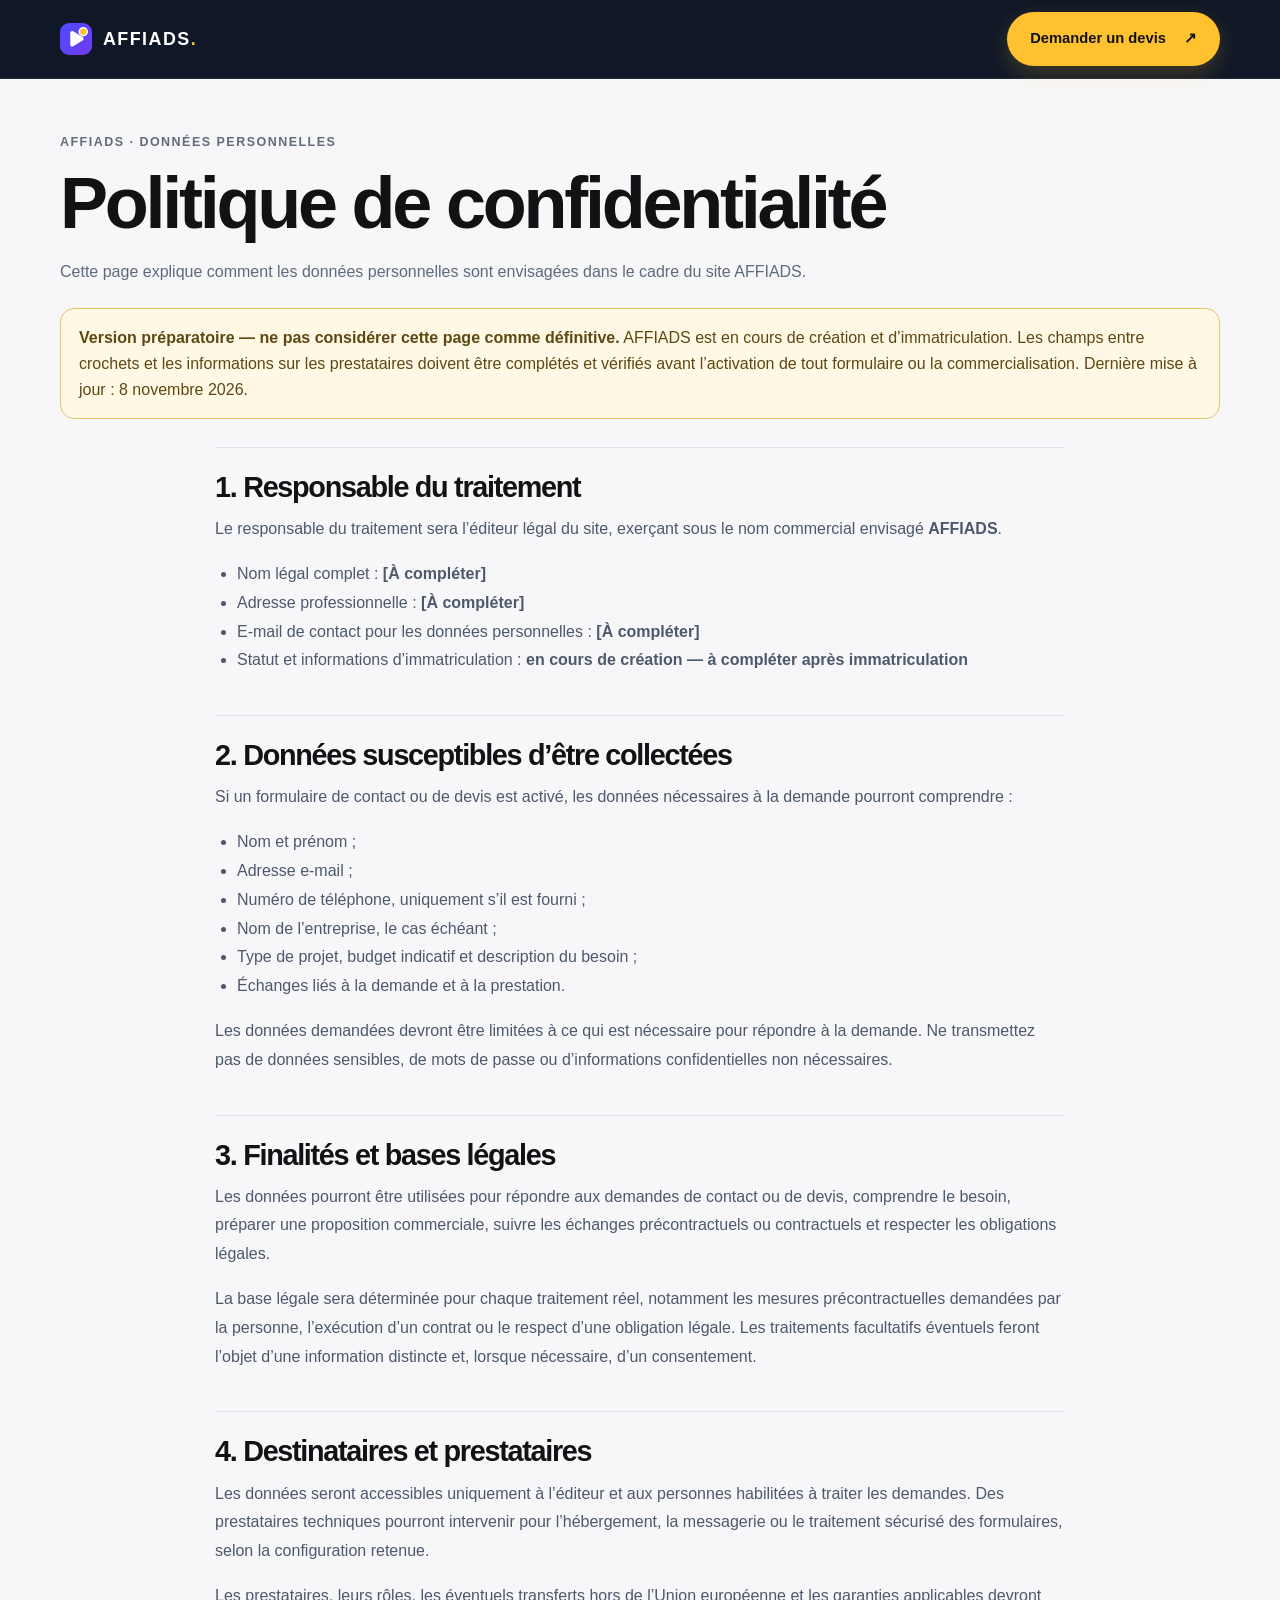
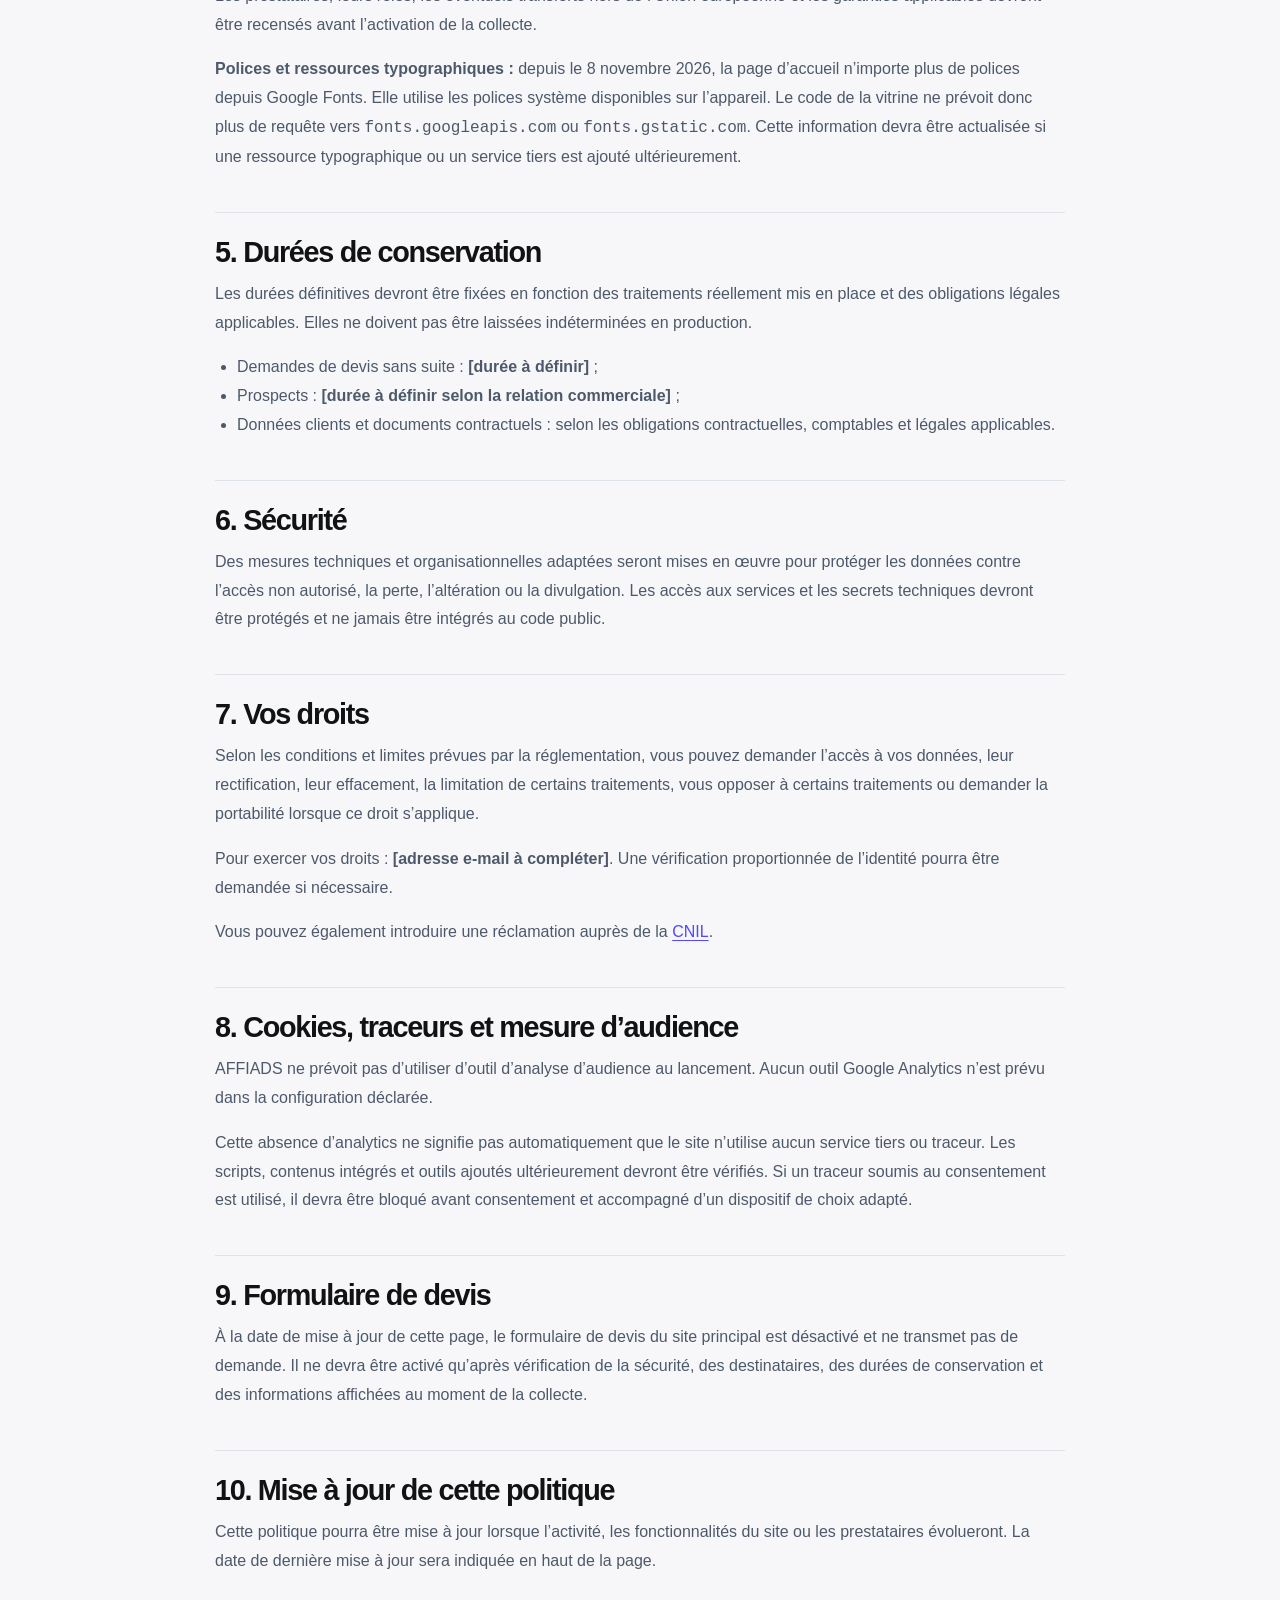
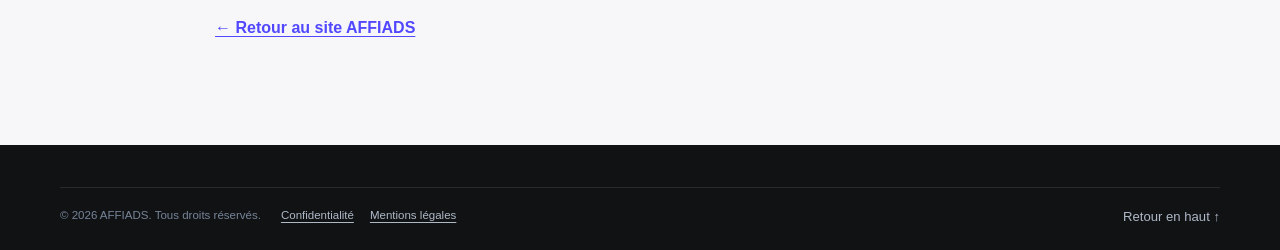
==== confidentialite.html @ 0b8c9baf "Improve disabled quote form text contrast" ====
<!doctype html>
<html lang="fr">
<head>
  <meta charset="utf-8">
  <meta name="viewport" content="width=device-width, initial-scale=1, viewport-fit=cover">
  <meta name="theme-color" content="#101827">
  <meta name="apple-mobile-web-app-capable" content="yes">
  <meta name="apple-mobile-web-app-status-bar-style" content="black">
  <meta name="apple-mobile-web-app-title" content="AFFIADS">
  <link rel="manifest" href="./manifest.webmanifest">
  <meta name="description" content="Politique de confidentialité préparatoire du site AFFIADS.">
  <link rel="icon" type="image/svg+xml" href="./assets/brand/favicon.svg">
  <link rel="apple-touch-icon" sizes="180x180" href="./apple-touch-icon.png">
  <link rel="canonical" href="https://mansstyle59.github.io/AFFIADS/confidentialite.html">
  <title>Politique de confidentialité — AFFIADS</title>
  <link rel="stylesheet" href="./styles.css?v=20261108-8">
</head>
<body>
  <a class="skip-link" href="#contenu">Aller au contenu</a>
  <header class="site-header">
    <div class="container header-inner">
      <a class="brand" href="./index.html" aria-label="AFFIADS, accueil">
        <img class="brand-mark-image" src="./assets/brand/affiads-icon.svg" alt="" width="32" height="32">
        <span class="brand-name">AFFIADS<span class="brand-dot">.</span></span>
      </a>
      <a class="button button-primary" href="./index.html#contact">Demander un devis <span aria-hidden="true">↗</span></a>
    </div>
  </header>
  <main id="contenu" class="legal-page">
    <div class="container legal-header">
      <p class="legal-eyebrow">AFFIADS · Données personnelles</p>
      <h1>Politique de confidentialité</h1>
      <p class="legal-intro">Cette page explique comment les données personnelles sont envisagées dans le cadre du site AFFIADS.</p>
      <p class="legal-warning"><strong>Version préparatoire — ne pas considérer cette page comme définitive.</strong> AFFIADS est en cours de création et d’immatriculation. Les champs entre crochets et les informations sur les prestataires doivent être complétés et vérifiés avant l’activation de tout formulaire ou la commercialisation. Dernière mise à jour : 8 novembre 2026.</p>
    </div>
    <div class="container legal-content">
      <section><h2>1. Responsable du traitement</h2>
        <p>Le responsable du traitement sera l’éditeur légal du site, exerçant sous le nom commercial envisagé <strong>AFFIADS</strong>.</p>
        <ul><li>Nom légal complet : <strong>[À compléter]</strong></li><li>Adresse professionnelle : <strong>[À compléter]</strong></li><li>E-mail de contact pour les données personnelles : <strong>[À compléter]</strong></li><li>Statut et informations d’immatriculation : <strong>en cours de création — à compléter après immatriculation</strong></li></ul>
      </section>
      <section><h2>2. Données susceptibles d’être collectées</h2>
        <p>Si un formulaire de contact ou de devis est activé, les données nécessaires à la demande pourront comprendre :</p>
        <ul><li>Nom et prénom ;</li><li>Adresse e-mail ;</li><li>Numéro de téléphone, uniquement s’il est fourni ;</li><li>Nom de l’entreprise, le cas échéant ;</li><li>Type de projet, budget indicatif et description du besoin ;</li><li>Échanges liés à la demande et à la prestation.</li></ul>
        <p>Les données demandées devront être limitées à ce qui est nécessaire pour répondre à la demande. Ne transmettez pas de données sensibles, de mots de passe ou d’informations confidentielles non nécessaires.</p>
      </section>
      <section><h2>3. Finalités et bases légales</h2>
        <p>Les données pourront être utilisées pour répondre aux demandes de contact ou de devis, comprendre le besoin, préparer une proposition commerciale, suivre les échanges précontractuels ou contractuels et respecter les obligations légales.</p>
        <p>La base légale sera déterminée pour chaque traitement réel, notamment les mesures précontractuelles demandées par la personne, l’exécution d’un contrat ou le respect d’une obligation légale. Les traitements facultatifs éventuels feront l’objet d’une information distincte et, lorsque nécessaire, d’un consentement.</p>
      </section>
      <section><h2>4. Destinataires et prestataires</h2>
        <p>Les données seront accessibles uniquement à l’éditeur et aux personnes habilitées à traiter les demandes. Des prestataires techniques pourront intervenir pour l’hébergement, la messagerie ou le traitement sécurisé des formulaires, selon la configuration retenue.</p>
        <p>Les prestataires, leurs rôles, les éventuels transferts hors de l’Union européenne et les garanties applicables devront être recensés avant l’activation de la collecte.</p>
        <p><strong>Polices et ressources typographiques :</strong> depuis le 8 novembre 2026, la page d’accueil n’importe plus de polices depuis Google Fonts. Elle utilise les polices système disponibles sur l’appareil. Le code de la vitrine ne prévoit donc plus de requête vers <code>fonts.googleapis.com</code> ou <code>fonts.gstatic.com</code>. Cette information devra être actualisée si une ressource typographique ou un service tiers est ajouté ultérieurement.</p>
      </section>
      <section><h2>5. Durées de conservation</h2>
        <p>Les durées définitives devront être fixées en fonction des traitements réellement mis en place et des obligations légales applicables. Elles ne doivent pas être laissées indéterminées en production.</p>
        <ul><li>Demandes de devis sans suite : <strong>[durée à définir]</strong> ;</li><li>Prospects : <strong>[durée à définir selon la relation commerciale]</strong> ;</li><li>Données clients et documents contractuels : selon les obligations contractuelles, comptables et légales applicables.</li></ul>
      </section>
      <section><h2>6. Sécurité</h2>
        <p>Des mesures techniques et organisationnelles adaptées seront mises en œuvre pour protéger les données contre l’accès non autorisé, la perte, l’altération ou la divulgation. Les accès aux services et les secrets techniques devront être protégés et ne jamais être intégrés au code public.</p>
      </section>
      <section><h2>7. Vos droits</h2>
        <p>Selon les conditions et limites prévues par la réglementation, vous pouvez demander l’accès à vos données, leur rectification, leur effacement, la limitation de certains traitements, vous opposer à certains traitements ou demander la portabilité lorsque ce droit s’applique.</p>
        <p>Pour exercer vos droits : <strong>[adresse e-mail à compléter]</strong>. Une vérification proportionnée de l’identité pourra être demandée si nécessaire.</p>
        <p>Vous pouvez également introduire une réclamation auprès de la <a href="https://www.cnil.fr" rel="noopener noreferrer">CNIL</a>.</p>
      </section>
      <section><h2>8. Cookies, traceurs et mesure d’audience</h2>
        <p>AFFIADS ne prévoit pas d’utiliser d’outil d’analyse d’audience au lancement. Aucun outil Google Analytics n’est prévu dans la configuration déclarée.</p>
        <p>Cette absence d’analytics ne signifie pas automatiquement que le site n’utilise aucun service tiers ou traceur. Les scripts, contenus intégrés et outils ajoutés ultérieurement devront être vérifiés. Si un traceur soumis au consentement est utilisé, il devra être bloqué avant consentement et accompagné d’un dispositif de choix adapté.</p>
      </section>
      <section><h2>9. Formulaire de devis</h2>
        <p>À la date de mise à jour de cette page, le formulaire de devis du site principal est désactivé et ne transmet pas de demande. Il ne devra être activé qu’après vérification de la sécurité, des destinataires, des durées de conservation et des informations affichées au moment de la collecte.</p>
      </section>
      <section><h2>10. Mise à jour de cette politique</h2>
        <p>Cette politique pourra être mise à jour lorsque l’activité, les fonctionnalités du site ou les prestataires évolueront. La date de dernière mise à jour sera indiquée en haut de la page.</p>
        <a class="legal-back" href="./index.html">← Retour au site AFFIADS</a>
      </section>
    </div>
  </main>
  <footer class="site-footer"><div class="container footer-bottom"><span>© 2026 AFFIADS. Tous droits réservés.</span><nav class="footer-legal" aria-label="Informations légales"><a href="./confidentialite.html">Confidentialité</a><a href="./mentions-legales.html">Mentions légales</a></nav><a class="footer-top" href="#contenu">Retour en haut ↑</a></div></footer>
</body>
</html>
---- styles.css ----
/* AFFIADS — styles de la vitrine */
:root {
  color-scheme: light;
  --ink: #111214;
  --ink-soft: #292932;
  --muted: #626b78;
  --muted-strong: #667085;
  --muted-soft: #596678;
  --muted-on-dark: #aeb9c8;
  --focus-ring: #5c53ff;
  --paper: #f7f7fa;
  --white: #ffffff;
  --line: #e7e7ef;
  --accent: #ffc12e;
  --accent-dark: #5148ff;
  --blue: #6d3cf5;
  --violet: #713cf4;
  --brand-gradient: linear-gradient(135deg, #4d4aff 0%, #713cf4 100%);
  --radius-lg: 28px;
  --radius-md: 18px;
  --shadow-card: 0 18px 60px rgba(16, 24, 39, .07);
  --container: 1160px;
  --safe-top: env(safe-area-inset-top, 0px);
  --safe-bottom: env(safe-area-inset-bottom, 0px);
  --font-body: -apple-system, BlinkMacSystemFont, "Segoe UI", "Noto Sans", sans-serif;
  --font-heading: "Avenir Next", -apple-system, BlinkMacSystemFont, "Segoe UI", "Noto Sans", sans-serif;
}

* { box-sizing: border-box; }
html { scroll-behavior: smooth; scroll-padding-top: 92px; }
body::before {
  content: "";
  position: fixed;
  top: 0;
  inset-inline: 0;
  height: var(--safe-top);
  z-index: 110;
  pointer-events: none;
  background: #101827;
}
body {
  margin: 0;
  color: var(--ink);
  background: var(--paper);
  font-family: var(--font-body);
  font-size: 16px;
  line-height: 1.6;
  -webkit-font-smoothing: antialiased;
  text-rendering: optimizeLegibility;
}
body, button, input, select, textarea { font-family: var(--font-body); }
a { color: inherit; text-decoration: none; }
button, input, select, textarea { font: inherit; }
button, a, input, select, textarea { -webkit-tap-highlight-color: transparent; }
img, svg { max-width: 100%; }
::selection { color: var(--ink); background: var(--accent); }
.container { width: min(var(--container), calc(100% - 48px)); margin-inline: auto; }
.section { position: relative; padding: 112px 0; }
.skip-link { position: absolute; z-index: 1000; top: 8px; left: 8px; padding: 12px 16px; transform: translateY(-150%); color: var(--ink); background: var(--accent); border-radius: 10px; }
.skip-link:focus { transform: translateY(0); }

h1, h2, h3, p { margin-top: 0; }
h1, h2, h3 { font-family: var(--font-heading); letter-spacing: -.045em; }
h1 { font-size: clamp(3.1rem, 6.6vw, 5.8rem); line-height: 1.02; font-weight: 800; }
h2 { font-size: clamp(2.4rem, 4.5vw, 4.2rem); line-height: 1.08; font-weight: 800; }
h3 { font-size: 1.45rem; line-height: 1.25; font-weight: 750; }
.text-gradient { color: #5148ff; background: var(--brand-gradient); -webkit-background-clip: text; background-clip: text; -webkit-text-fill-color: transparent; }
.text-muted { color: var(--muted); }
.eyebrow { display: flex; align-items: center; gap: 12px; margin-bottom: 22px; color: var(--muted); font-size: .78rem; font-weight: 700; letter-spacing: .13em; text-transform: uppercase; }
.eyebrow-line { display: inline-block; width: 28px; height: 2px; background: var(--accent-dark); }
.button { display: inline-flex; align-items: center; justify-content: center; gap: 18px; min-height: 54px; padding: 0 22px; border: 1px solid transparent; border-radius: 999px; font-size: .92rem; font-weight: 700; transition: transform .2s ease, background .2s ease, border-color .2s ease; cursor: pointer; }
.button:hover { transform: translateY(-2px); }
.button:focus-visible, a:focus-visible, button:focus-visible, input:focus-visible, select:focus-visible, textarea:focus-visible { outline: 3px solid var(--focus-ring); outline-offset: 3px; }
.button-primary { color: var(--ink); background: var(--accent); box-shadow: 0 8px 22px rgba(255, 193, 46, .20); }
.button-primary:hover { background: #ffd45d; }
.button-quiet { color: #e4eaf3; background: transparent; }
.button-quiet:hover { color: var(--white); }
.button-outline { color: var(--white); background: transparent; border-color: rgba(255,255,255,.25); }
.button-outline:hover { border-color: var(--accent); }

/* Header */
.site-header { position: sticky; z-index: 100; top: 0; padding-top: var(--safe-top); color: var(--white); background: #101827; border-bottom: 1px solid rgba(255,255,255,.08); }
.header-inner { display: flex; align-items: center; justify-content: space-between; min-height: 78px; }
.brand { display: inline-flex; align-items: center; gap: 11px; flex-shrink: 0; }
.brand-name { font-family: var(--font-heading); font-size: 1.12rem; font-weight: 800; letter-spacing: .08em; }
.brand-dot { color: var(--accent); }
.navigation { display: flex; align-items: center; gap: 34px; color: #c5ceda; font-size: .9rem; font-weight: 600; }
.navigation a:not(.nav-cta):hover { color: var(--white); }
.nav-cta { display: inline-flex; align-items: center; gap: 12px; padding: 11px 17px; color: var(--ink); background: var(--accent); border-radius: 999px; }
.nav-cta:hover { background: #ffd45d; }
.menu-toggle { display: none; }

/* Hero */
.hero { overflow: hidden; padding: 86px 0 32px; color: var(--white); background: var(--ink); }
.hero-grid { position: relative; z-index: 1; display: grid; grid-template-columns: minmax(0, 1.05fr) minmax(360px, .95fr); align-items: center; gap: 48px; min-height: 520px; }
.hero-copy { position: relative; z-index: 2; max-width: 650px; }
.hero .eyebrow { color: #a6b2c4; }
.hero h1 { margin-bottom: 26px; }
.hero-lead { max-width: 520px; margin-bottom: 30px; color: #aeb9c8; font-size: 1.13rem; line-height: 1.75; }
.hero-actions { display: flex; flex-wrap: wrap; align-items: center; gap: 12px; }
.hero-note { display: flex; align-items: center; gap: 10px; margin-top: 34px; color: #8290a3; font-size: .82rem; }
.note-icon { display: grid; place-items: center; width: 24px; height: 24px; color: var(--accent); border: 1px solid rgba(255,193,46,.38); border-radius: 50%; }
.hero-visual { position: relative; display: grid; place-items: center; min-height: 470px; isolation: isolate; }
.hero-glow { position: absolute; width: 440px; height: 440px; border-radius: 50%; filter: blur(80px); opacity: .16; pointer-events: none; }
.hero-glow-one { top: -190px; right: -100px; background: #6d3cf5; }
.hero-glow-two { bottom: -230px; left: 8%; background: #ffc12e; }
.visual-orbit { position: absolute; border: 1px solid rgba(185, 202, 223, .17); border-radius: 50%; transform: rotate(-26deg); }
.orbit-outer { width: min(430px, 95%); aspect-ratio: 1; }
.orbit-inner { width: min(330px, 74%); aspect-ratio: 1; border-color: rgba(183,243,107,.2); transform: rotate(34deg); }
.visual-core { position: relative; z-index: 1; display: flex; flex-direction: column; align-items: center; justify-content: center; width: 210px; height: 210px; border: 1px solid rgba(255,255,255,.2); border-radius: 50%; background: radial-gradient(circle at 35% 25%, #2b3b50, #151f2e 68%); box-shadow: 0 0 70px rgba(109,60,245,.14), inset 0 0 36px rgba(255,255,255,.04); }
.core-brand-icon { display: block; width: 54px; height: 54px; margin-bottom: 10px; border-radius: 14px; }
.visual-core p { margin: 0; font: 800 1rem var(--font-heading); letter-spacing: .16em; }
.visual-core small { margin-top: 3px; color: #8392a6; font-size: .63rem; letter-spacing: .1em; text-transform: uppercase; }
.floating-card { position: absolute; z-index: 2; display: flex; align-items: center; gap: 12px; padding: 15px 17px; border: 1px solid rgba(255,255,255,.13); border-radius: 15px; background: rgba(27, 39, 55, .88); box-shadow: 0 16px 40px rgba(0,0,0,.16); backdrop-filter: blur(12px); }
.floating-card strong, .floating-card small { display: block; }
.floating-card strong { color: #f0f4f9; font-size: .82rem; }
.floating-card small { margin-top: 2px; color: #91a0b3; font-size: .68rem; }
.card-web { top: 15%; left: 0; }
.card-ai { right: -2%; bottom: 17%; }
.floating-icon { display: grid; place-items: center; width: 38px; height: 38px; border-radius: 11px; font-size: 1.2rem; }
.icon-web { color: var(--blue); background: rgba(109,60,245,.14); }
.icon-ai { color: var(--accent); background: rgba(255,193,46,.14); }
.visual-label { position: absolute; bottom: 2%; display: flex; align-items: center; gap: 9px; color: #8492a5; font-size: .76rem; }
.pulse-dot { width: 7px; height: 7px; border-radius: 50%; background: var(--accent); box-shadow: 0 0 0 5px rgba(255,193,46,.12); }
.hero-bottom { display: flex; align-items: center; gap: 32px; padding: 24px 0 0; border-top: 1px solid rgba(255,255,255,.1); color: #768499; font-size: .75rem; }
.hero-bottom > span { flex-shrink: 0; text-transform: uppercase; letter-spacing: .12em; }
.domain-list { display: flex; align-items: center; flex-wrap: wrap; gap: 18px; color: #a6b2c2; }
.domain-list i { width: 4px; height: 4px; border-radius: 50%; background: var(--accent); }

/* Services */
.services { background: var(--paper); }
.section-heading { display: flex; align-items: end; justify-content: space-between; gap: 48px; margin-bottom: 48px; }
.section-heading h2 { margin-bottom: 0; }
.section-intro { max-width: 390px; margin-bottom: 8px; color: var(--muted); line-height: 1.8; }
.service-grid { display: grid; grid-template-columns: repeat(3, minmax(0, 1fr)); gap: 16px; }
.service-card { display: flex; flex-direction: column; min-width: 0; padding: 28px; border: 1px solid var(--line); border-radius: var(--radius-md); background: var(--white); transition: transform .22s ease, box-shadow .22s ease, border-color .22s ease; }
.service-card:hover { transform: translateY(-5px); border-color: #d8d5ff; box-shadow: var(--shadow-card); }
.service-card-featured { border-color: #d8d5ff; background: linear-gradient(145deg, #fff 58%, #f5f3ff); }
.service-card-ai { color: var(--white); border-color: #263548; background: var(--ink); }
.service-top { display: flex; align-items: center; justify-content: space-between; margin-bottom: 30px; }
.service-number { color: var(--muted-strong); font-size: .75rem; font-weight: 700; letter-spacing: .1em; }
.service-icon { display: grid; place-items: center; width: 44px; height: 44px; color: #5148ff; background: #f0efff; border-radius: 13px; font-size: 1.25rem; }
.service-card-ai .service-icon { color: var(--accent); background: rgba(183,243,107,.12); }
.service-tag { margin-bottom: 9px; color: var(--muted-strong); font-size: .74rem; font-weight: 700; letter-spacing: .08em; text-transform: uppercase; }
.service-card-ai .service-number, .service-card-ai .service-tag { color: var(--muted-on-dark); }
.service-card h3 { margin-bottom: 12px; }
.service-card > p:not(.service-tag) { margin-bottom: 18px; color: var(--muted); font-size: .91rem; }
.service-card-ai > p:not(.service-tag) { color: #aeb9c8; }
.service-card ul { display: grid; gap: 8px; margin: 0 0 25px; padding: 0; list-style: none; color: #526071; font-size: .82rem; }
.service-card-ai ul { color: #c4ceda; }
.service-card li::before { content: "✓"; margin-right: 9px; color: #5148ff; font-weight: 800; }
.service-card-ai li::before { color: var(--accent); }
.text-link { display: inline-flex; align-items: center; gap: 9px; margin-top: auto; color: #243244; font-size: .84rem; font-weight: 700; }
.service-card-ai .text-link { color: var(--accent); }
.text-link span { transition: transform .2s ease; }
.text-link:hover span { transform: translate(3px, -3px); }

/* Concepts de démonstration — exemples fictifs, sans références client */
.showcase { background: #f0f3f7; }
.showcase-heading { align-items: end; }
.showcase-heading .section-intro { max-width: 430px; }
.concept-grid { display: grid; grid-template-columns: repeat(3, minmax(0, 1fr)); gap: 18px; }
.concept-card { display: flex; flex-direction: column; min-width: 0; padding: 24px; border: 1px solid #e0e5ec; border-radius: 22px; background: var(--white); box-shadow: 0 12px 38px rgba(16,24,39,.035); }
.concept-meta { display: flex; flex-wrap: wrap; align-items: center; justify-content: space-between; gap: 8px; margin-bottom: 18px; color: var(--muted); font-size: .68rem; font-weight: 700; letter-spacing: .06em; text-transform: uppercase; }
.concept-meta span:first-child { padding: 5px 9px; color: #5148ff; border-radius: 999px; background: #f0efff; }
.concept-card h3 { margin-bottom: 10px; font-size: 1.28rem; }
.concept-card > p:not(.concept-disclaimer) { min-height: 92px; margin-bottom: 18px; color: #657184; font-size: .86rem; line-height: 1.75; }
.concept-preview { min-width: 0; min-height: 220px; margin-bottom: 20px; overflow: hidden; border: 1px solid #e4e8ee; border-radius: 15px; background: #f8f9fc; }
.preview-browser { display: flex; align-items: center; gap: 5px; height: 29px; padding: 0 10px; border-bottom: 1px solid #e7eaf0; background: #fff; }
.preview-browser > span { width: 5px; height: 5px; border-radius: 50%; background: #d7dce4; }
.preview-browser small { margin-left: 6px; color: #9aa3af; font-size: .56rem; }
.preview-site-nav { display: flex; align-items: center; justify-content: space-between; gap: 8px; padding: 12px 13px; color: #39475a; background: #fff; }
.preview-site-nav strong { color: #5148ff; font-size: .62rem; letter-spacing: .12em; }
.preview-site-nav span { color: #8994a2; font-size: .48rem; }
.preview-site-hero { padding: 19px 16px 17px; color: #fff; background: linear-gradient(125deg, #18283b, #3b376f); }
.preview-site-hero small { display: block; margin-bottom: 8px; color: #ffd45d; font-size: .48rem; letter-spacing: .1em; }
.preview-site-hero strong { display: block; font: 800 1.12rem/1.12 var(--font-heading); letter-spacing: -.04em; }
.preview-lines { display: grid; gap: 5px; margin: 10px 0; }
.preview-lines i { display: block; width: 75%; height: 3px; border-radius: 4px; background: rgba(255,255,255,.28); }
.preview-lines i:last-child { width: 52%; }
.preview-cta { display: inline-block; padding: 6px 9px; color: #1b2330; border-radius: 999px; background: #ffc12e; font-size: .5rem; font-weight: 700; }
.preview-site-bottom { display: flex; justify-content: space-around; padding: 9px 6px; color: #738095; background: #fff; font-size: .48rem; }
.preview-dashboard { padding: 14px; background: #f7f8fb; }
.preview-dashboard-head { display: flex; align-items: center; justify-content: space-between; gap: 6px; margin-bottom: 12px; color: #344256; }
.preview-dashboard-head strong { font-size: .7rem; }
.preview-dashboard-head span { color: #929cab; font-size: .48rem; }
.preview-dashboard-stats { display: grid; grid-template-columns: repeat(3, minmax(0,1fr)); gap: 6px; margin-bottom: 10px; }
.preview-dashboard-stats div { padding: 8px; border: 1px solid #e5e9f0; border-radius: 8px; background: #fff; }
.preview-dashboard-stats small, .preview-dashboard-stats strong { display: block; }
.preview-dashboard-stats small { color: #8b96a5; font-size: .47rem; }
.preview-dashboard-stats strong { margin-top: 3px; color: #5148ff; font-size: .95rem; }
.preview-dashboard-row { display: flex; align-items: center; gap: 8px; padding: 8px 0; border-top: 1px solid #e7eaf0; }
.preview-avatar { display: grid; place-items: center; flex: 0 0 22px; height: 22px; color: #5148ff; border-radius: 7px; background: #eceaff; font-size: .55rem; font-weight: 800; }
.avatar-yellow { color: #8b6100; background: #fff2c9; }
.avatar-violet { color: #6737bf; background: #f0e8ff; }
.preview-dashboard-row div { min-width: 0; flex: 1; }
.preview-dashboard-row strong, .preview-dashboard-row small { display: block; overflow: hidden; text-overflow: ellipsis; white-space: nowrap; }
.preview-dashboard-row strong { color: #485569; font-size: .55rem; }
.preview-dashboard-row small { color: #9aa3af; font-size: .47rem; }
.preview-dashboard-row > i { width: 6px; height: 6px; border-radius: 50%; background: #ffc12e; }
.preview-assistant { padding: 14px; background: #f7f8fb; }
.preview-assistant-head { display: flex; align-items: center; gap: 7px; margin-bottom: 12px; }
.assistant-spark { display: grid; place-items: center; width: 26px; height: 26px; color: #ffc12e; border-radius: 8px; background: #18283b; }
.preview-assistant-head div { min-width: 0; flex: 1; }
.preview-assistant-head strong, .preview-assistant-head small { display: block; }
.preview-assistant-head strong { color: #344256; font-size: .58rem; }
.preview-assistant-head small { color: #929cab; font-size: .48rem; }
.assistant-state { padding: 4px 6px; color: #785a13; border-radius: 999px; background: #fff2c9; font-size: .46rem; }
.assistant-message, .assistant-summary { display: grid; gap: 5px; margin-bottom: 8px; padding: 10px; border: 1px solid #e4e8ef; border-radius: 9px; background: #fff; }
.assistant-message small, .assistant-summary small { color: #8b96a5; font-size: .46rem; font-weight: 700; letter-spacing: .06em; }
.assistant-message span, .assistant-summary span { color: #526071; font-size: .55rem; line-height: 1.5; }
.assistant-summary { border-color: #ded8ff; background: #f4f1ff; }
.assistant-review { display: flex; align-items: center; gap: 7px; padding: 9px; color: #2e6335; border-radius: 8px; background: #eaf6e9; font-size: .53rem; }
.assistant-review span { font-weight: 900; }
.concept-benefits { display: grid; gap: 7px; margin: 0 0 16px; padding: 0; list-style: none; color: #566477; font-size: .78rem; }
.concept-benefits li::before { content: "✓"; margin-right: 8px; color: #5148ff; font-weight: 800; }
.concept-card-highlight { border-color: #d9d4ff; background: linear-gradient(160deg, #fff 55%, #f6f3ff); }
.concept-disclaimer { margin: auto 0 0; padding-top: 12px; border-top: 1px solid #edf0f4; color: var(--muted-strong); font-size: .67rem; line-height: 1.6; }
.workflow-demo { margin-top: 28px; padding: 30px; border: 1px solid #25364b; border-radius: 24px; color: #f4f7fb; background: #172233; }
.workflow-demo-copy { display: grid; grid-template-columns: minmax(0, .8fr) minmax(0, 1.2fr); align-items: start; gap: 28px; }
.workflow-demo-copy .eyebrow { grid-column: 1 / -1; margin-bottom: -10px; }
.workflow-demo-copy h3 { margin: 0; font-size: clamp(1.35rem, 2.7vw, 2rem); }
.workflow-demo-copy > p:last-child { max-width: 570px; margin: 0; color: #aeb9c8; font-size: .86rem; line-height: 1.75; }
.workflow-steps { display: grid; grid-template-columns: repeat(4, minmax(0, 1fr)); gap: 12px; margin: 26px 0 16px; padding: 0; list-style: none; }
.workflow-steps li { position: relative; min-width: 0; padding: 16px; border: 1px solid rgba(255,255,255,.13); border-radius: 13px; background: #1d2b3e; }
.workflow-steps li:not(:last-child)::after { content: "→"; position: absolute; top: 50%; right: -12px; z-index: 1; color: #ffc12e; font-size: 1.1rem; font-weight: 800; transform: translate(50%, -50%); }
.workflow-number { display: block; margin-bottom: 12px; color: #ffc12e; font-size: .7rem; font-weight: 800; letter-spacing: .08em; }
.workflow-steps strong, .workflow-steps small { display: block; }
.workflow-steps strong { color: #f4f7fb; font-size: .83rem; }
.workflow-steps small { margin-top: 5px; color: #9caabd; font-size: .7rem; line-height: 1.5; }
.workflow-disclaimer { margin: 0; color: #8392a6; font-size: .68rem; line-height: 1.6; }
@media (max-width: 1000px) {
  .concept-grid { grid-template-columns: repeat(2, minmax(0, 1fr)); }
  .concept-card:last-child { grid-column: 1 / -1; }
  .concept-card > p:not(.concept-disclaimer) { min-height: 0; }
  .workflow-steps { grid-template-columns: repeat(2, minmax(0, 1fr)); }
  .workflow-steps li:nth-child(2)::after { display: none; }
  .workflow-steps li:nth-child(3)::after { content: "↓"; top: auto; right: 50%; bottom: -15px; transform: translateX(50%); }
}
@media (max-width: 760px) {
  .concept-grid { grid-template-columns: 1fr; }
  .concept-card:last-child { grid-column: auto; }
  .concept-preview { min-height: 215px; }
  .workflow-demo { padding: 23px 18px; }
  .workflow-demo-copy { grid-template-columns: 1fr; gap: 12px; }
  .workflow-demo-copy .eyebrow { margin-bottom: 0; }
  .workflow-steps { grid-template-columns: 1fr; gap: 12px; }
  .workflow-steps li:not(:last-child)::after { content: "↓"; top: auto; right: 50%; bottom: -15px; transform: translateX(50%); }
}

/* Approach */
.approach { color: var(--white); background: #172233; }
.approach-grid { display: grid; grid-template-columns: minmax(0, .85fr) minmax(0, 1.15fr); gap: 100px; align-items: center; }
.approach-copy .eyebrow { color: #8d9bad; }
.approach-copy h2 { margin-bottom: 25px; }
.approach-copy > p:not(.eyebrow) { max-width: 450px; margin-bottom: 30px; color: #a9b5c5; line-height: 1.85; }
.steps { border-top: 1px solid rgba(255,255,255,.13); }
.step { display: grid; grid-template-columns: 48px minmax(0, 1fr) 30px; align-items: start; gap: 18px; padding: 28px 0; border-bottom: 1px solid rgba(255,255,255,.13); }
.step-number { padding-top: 3px; color: var(--accent); font-size: .78rem; font-weight: 700; }
.step h3 { margin-bottom: 7px; font-size: 1.2rem; }
.step p { max-width: 450px; margin: 0; color: #9caabd; font-size: .9rem; }
.step-arrow { color: #718198; font-size: 1.3rem; }

/* Contact */
.contact { overflow: hidden; background: #edf1f5; }
.contact-grid { display: grid; grid-template-columns: minmax(0, .8fr) minmax(0, 1.2fr); align-items: start; gap: 80px; }
.contact-copy { position: sticky; top: 130px; }
.contact-copy h2 { margin-bottom: 24px; }
.contact-copy > p:not(.eyebrow) { max-width: 430px; color: var(--muted); line-height: 1.8; }
.contact-promise { display: flex; align-items: start; gap: 12px; max-width: 370px; margin-top: 34px; padding-top: 22px; border-top: 1px solid #d8dee6; color: #596678; font-size: .86rem; }
.promise-mark { display: grid; place-items: center; flex-shrink: 0; width: 25px; height: 25px; color: #5148ff; background: #eceaff; border-radius: 50%; }
.quote-form { padding: 34px; border: 1px solid #e4e8ee; border-radius: var(--radius-lg); background: var(--white); box-shadow: 0 20px 70px rgba(16,24,39,.06); }
.form-heading { display: flex; align-items: start; justify-content: space-between; gap: 16px; margin-bottom: 26px; }
.form-kicker { display: block; margin-bottom: 7px; color: var(--muted-strong); font-size: .72rem; font-weight: 700; letter-spacing: .1em; text-transform: uppercase; }
.form-heading h3 { margin-bottom: 0; font-size: 1.65rem; }
.form-required { padding-top: 5px; color: var(--muted-strong); font-size: .7rem; white-space: nowrap; }
.quote-form label { display: block; min-width: 0; margin-bottom: 17px; color: #39475a; font-size: .8rem; font-weight: 700; }
.quote-form label > span { color: #5148ff; }
.quote-form label small { color: var(--muted-strong); font-size: .72rem; font-weight: 400; }
.form-row { display: grid; grid-template-columns: repeat(2, minmax(0, 1fr)); gap: 14px; }
.quote-form input, .quote-form select, .quote-form textarea { display: block; width: 100%; min-width: 0; margin-top: 8px; padding: 13px 14px; color: var(--ink); border: 1px solid #dfe5ec; border-radius: 11px; outline: none; background: #fbfcfd; font-size: .87rem; font-weight: 400; transition: border-color .2s ease, box-shadow .2s ease; }
.quote-form input::placeholder, .quote-form textarea::placeholder { color: var(--muted-strong); }
.quote-form input:focus, .quote-form select:focus, .quote-form textarea:focus { border-color: #6d3cf5; box-shadow: 0 0 0 3px rgba(255,193,46,.20); }
.quote-form input:focus-visible, .quote-form select:focus-visible, .quote-form textarea:focus-visible {
  outline: 3px solid var(--focus-ring);
  outline-offset: 3px;
}
.quote-form textarea { resize: vertical; min-height: 110px; }
.form-submit { width: 100%; margin-top: 3px; border: 0; }
.form-privacy { margin: 13px 0 0; color: var(--muted-strong); font-size: .72rem; line-height: 1.6; }
.form-privacy a { color: #5148ff; text-decoration: underline; text-underline-offset: 2px; }
.form-status { margin: 12px 0 0; font-size: .84rem; }
.form-status:empty { display: none; }
.form-status[data-state="success"] { color: #326c26; }
.form-status[data-state="error"] { color: #a33b37; }
.form-submit[disabled] { opacity: .65; cursor: wait; transform: none; }
.form-submit[disabled][data-disabled-reason="setup"] { opacity: .55; cursor: not-allowed; }
.quote-form :is(input, select, textarea):disabled { color: var(--muted); background: #eef1f5; border-color: #d9dee6; cursor: not-allowed; opacity: .78; }
.form-trap { position: absolute; width: 1px; height: 1px; overflow: hidden; clip: rect(0, 0, 0, 0); white-space: nowrap; }
.turnstile-field { min-width: 0; margin: 0 0 16px; }
#turnstile-widget { max-width: 100%; }
.turnstile-status { margin: 7px 0 0; color: #a33b37; font-size: .76rem; line-height: 1.5; }
.turnstile-status:empty { display: none; }

/* Privacy and footer */
.privacy-note { padding: 20px 0; color: var(--muted-soft); background: #e5eaf0; font-size: .76rem; }
.privacy-note p { margin: 0; }
.privacy-note strong { color: #536174; }
.site-footer { padding: 42px 0 calc(24px + var(--safe-bottom)); color: #d6deea; background: var(--ink); }
.footer-main { display: flex; align-items: center; gap: 32px; padding-bottom: 30px; }
.brand-footer { color: var(--white); }
.footer-main > p { margin: 0; color: #8795a8; font-size: .82rem; line-height: 1.7; }
.footer-top { display: inline-flex; align-items: center; gap: 9px; margin-left: auto; color: #aeb9c8; font-size: .82rem; }
.footer-top:hover { color: var(--accent); }
.footer-bottom { display: flex; justify-content: space-between; gap: 20px; padding-top: 18px; border-top: 1px solid rgba(255,255,255,.1); color: #778599; font-size: .72rem; }

/* Responsive */
@media (max-width: 1000px) {
  .hero-grid { grid-template-columns: minmax(0, 1fr) minmax(300px, .8fr); gap: 24px; }
  .hero-visual { min-height: 400px; }
  .card-web { left: -8px; }
  .card-ai { right: -10px; }
  .section-heading { align-items: start; flex-direction: column; gap: 20px; }
  .section-intro { max-width: 560px; }
  .approach-grid { gap: 60px; }
  .contact-grid { gap: 44px; }
}
@media (max-width: 760px) {
  .site-header { padding-top: calc(var(--safe-top) + 28px); }
  html { scroll-padding-top: calc(var(--safe-top) + 108px); }
  .container { width: min(var(--container), calc(100% - 36px)); }
  .section { padding: 78px 0; }
  .header-inner { min-height: 68px; }
  .menu-toggle { display: flex; flex-direction: column; justify-content: center; gap: 6px; width: 42px; height: 42px; padding: 9px; border: 1px solid rgba(255,255,255,.18); border-radius: 12px; background: transparent; }
  .menu-toggle span { display: block; width: 100%; height: 2px; background: var(--white); transition: transform .2s ease; }
  .menu-toggle[aria-expanded="true"] span:first-child { transform: translateY(4px) rotate(45deg); }
  .menu-toggle[aria-expanded="true"] span:last-child { transform: translateY(-4px) rotate(-45deg); }
  .navigation { position: absolute; top: calc(100% + 1px); right: 0; left: 0; display: none; flex-direction: column; align-items: stretch; gap: 0; padding: 12px 18px 20px; background: var(--ink); border-bottom: 1px solid rgba(255,255,255,.1); }
  .navigation.is-open { display: flex; }
  .navigation a:not(.nav-cta) { padding: 14px 2px; border-bottom: 1px solid rgba(255,255,255,.08); }
  .nav-cta { justify-content: center; margin-top: 14px; }
  .hero { padding-top: 58px; }
  .hero-grid { grid-template-columns: 1fr; gap: 10px; }
  .hero-copy { max-width: 620px; }
  h1 { font-size: clamp(3rem, 12vw, 5rem); }
  .hero-lead { font-size: 1rem; }
  .hero-visual { min-height: 370px; max-width: 520px; width: 100%; margin: 0 auto; }
  .visual-core { width: 170px; height: 170px; }
  .orbit-outer { width: min(350px, 90%); }
  .orbit-inner { width: min(270px, 70%); }
  .floating-card { padding: 12px; }
  .floating-card strong { font-size: .73rem; }
  .floating-card small { font-size: .62rem; }
  .card-web { top: 13%; left: 0; }
  .card-ai { right: 0; bottom: 13%; }
  .hero-bottom { align-items: start; flex-direction: column; gap: 12px; padding-top: 20px; }
  .domain-list { gap: 10px; font-size: .72rem; }
  .services { padding-top: 72px; }
  .service-grid { grid-template-columns: repeat(2, minmax(0, 1fr)); }
  .service-card { padding: 22px; }
  .approach-grid { grid-template-columns: 1fr; gap: 42px; }
  .contact-grid { grid-template-columns: 1fr; gap: 36px; }
  .contact-copy { position: static; }
  .quote-form { padding: 26px; }
}
@media (max-width: 520px) {
  .container { width: calc(100% - 32px); }
  .section { padding: 66px 0; }
  h2 { font-size: clamp(2.2rem, 10vw, 3.3rem); }
  .hero-actions { align-items: stretch; flex-direction: column; }
  .hero-actions .button { width: 100%; }
  .hero-visual { min-height: 320px; }
  .visual-core { width: 145px; height: 145px; }
  .visual-core p { font-size: .85rem; }
  .visual-core small { font-size: .55rem; }
  .floating-card { gap: 8px; max-width: 190px; }
  .floating-icon { width: 30px; height: 30px; }
  .card-web { top: 8%; }
  .card-ai { bottom: 8%; }
  .visual-label { bottom: 0; font-size: .68rem; }
  .domain-list { gap: 8px; }
  .domain-list i { display: none; }
  .domain-list span { padding: 5px 9px; border: 1px solid rgba(255,255,255,.1); border-radius: 999px; }
  .section-heading { margin-bottom: 32px; }
  .service-grid { grid-template-columns: 1fr; }
  .service-card { padding: 24px; }
  .step { grid-template-columns: 32px minmax(0, 1fr) 22px; gap: 12px; padding: 23px 0; }
  .form-row { grid-template-columns: 1fr; gap: 0; }
  .quote-form { padding: 21px 17px; border-radius: 20px; }
  .form-heading { flex-direction: column; gap: 5px; }
  .form-heading h3 { font-size: 1.4rem; }
  .form-required { padding: 0; }
  .footer-main { align-items: start; flex-wrap: wrap; gap: 18px; }
  .footer-main > p { width: 100%; order: 3; }
  .footer-top { margin-left: auto; }
  .footer-bottom { flex-direction: column; gap: 7px; }
}
@media (prefers-reduced-motion: reduce) {
  *, *::before, *::after { scroll-behavior: auto !important; transition-duration: .01ms !important; animation-duration: .01ms !important; animation-iteration-count: 1 !important; }
}

/* AFFIADS official brand mark */
.brand-mark-image {
  display: block;
  width: 32px;
  height: 32px;
  flex: 0 0 32px;
  border-radius: 9px;
  object-fit: contain;
}

/* iOS Safari / PAW: surfaces nettes, sans verre dépoli */
@supports (-webkit-touch-callout: none) {
  .site-header,
  .navigation {
    -webkit-backdrop-filter: none !important;
    backdrop-filter: none !important;
    background: #101827 !important;
  }

  .floating-card {
    -webkit-backdrop-filter: none !important;
    backdrop-filter: none !important;
    background: #1b2737 !important;
  }

  .hero-glow {
    filter: none !important;
    opacity: .08;
  }
}

/* En mode application installée, la zone de statut reste opaque. */
@media (display-mode: standalone) {
  html,
  body {
    background-color: #101827;
  }

  body::before {
    background-color: #101827;
  }

  .site-header {
    background-color: #101827;
  }
}

/* Pages juridiques AFFIADS */
.footer-legal { display: flex; flex-wrap: wrap; gap: 16px; }
.footer-legal a { color: #aeb9c8; text-decoration: underline; text-underline-offset: 3px; }
.footer-legal a:hover { color: var(--accent); }
.legal-page { min-height: 70vh; color: var(--ink); background: var(--paper); }
.legal-page .legal-header { padding: 54px 0 28px; }
.legal-page .legal-eyebrow { color: var(--muted); font-size: .78rem; font-weight: 700; letter-spacing: .12em; text-transform: uppercase; }
.legal-page h1 { max-width: 900px; margin: 14px 0 18px; font-size: clamp(2.4rem, 6vw, 4.5rem); }
.legal-page .legal-intro { max-width: 780px; color: #5e6a7b; line-height: 1.75; }
.legal-warning { margin: 22px 0 0; padding: 16px 18px; border: 1px solid #e5c36d; border-radius: 14px; color: #5d4814; background: #fff8e4; line-height: 1.6; }
.legal-content { max-width: 850px; padding-bottom: 80px; }
.legal-content section { padding: 24px 0; border-top: 1px solid #dfe4ea; }
.legal-content h2 { margin-bottom: 12px; font-size: clamp(1.35rem, 3vw, 1.8rem); }
.legal-content h3 { margin: 18px 0 8px; font-size: 1.05rem; letter-spacing: -.02em; }
.legal-content p, .legal-content li { color: #4d596a; line-height: 1.8; }
.legal-content ul { padding-left: 22px; }
.legal-content a { color: #5148ff; text-decoration: underline; text-underline-offset: 3px; }
.legal-back { display: inline-flex; margin: 24px 0 0; color: #5148ff; font-weight: 700; }
@media (max-width: 520px) {
  .footer-legal { width: 100%; order: 4; gap: 12px; }
  .legal-page .legal-header { padding-top: 36px; }
}
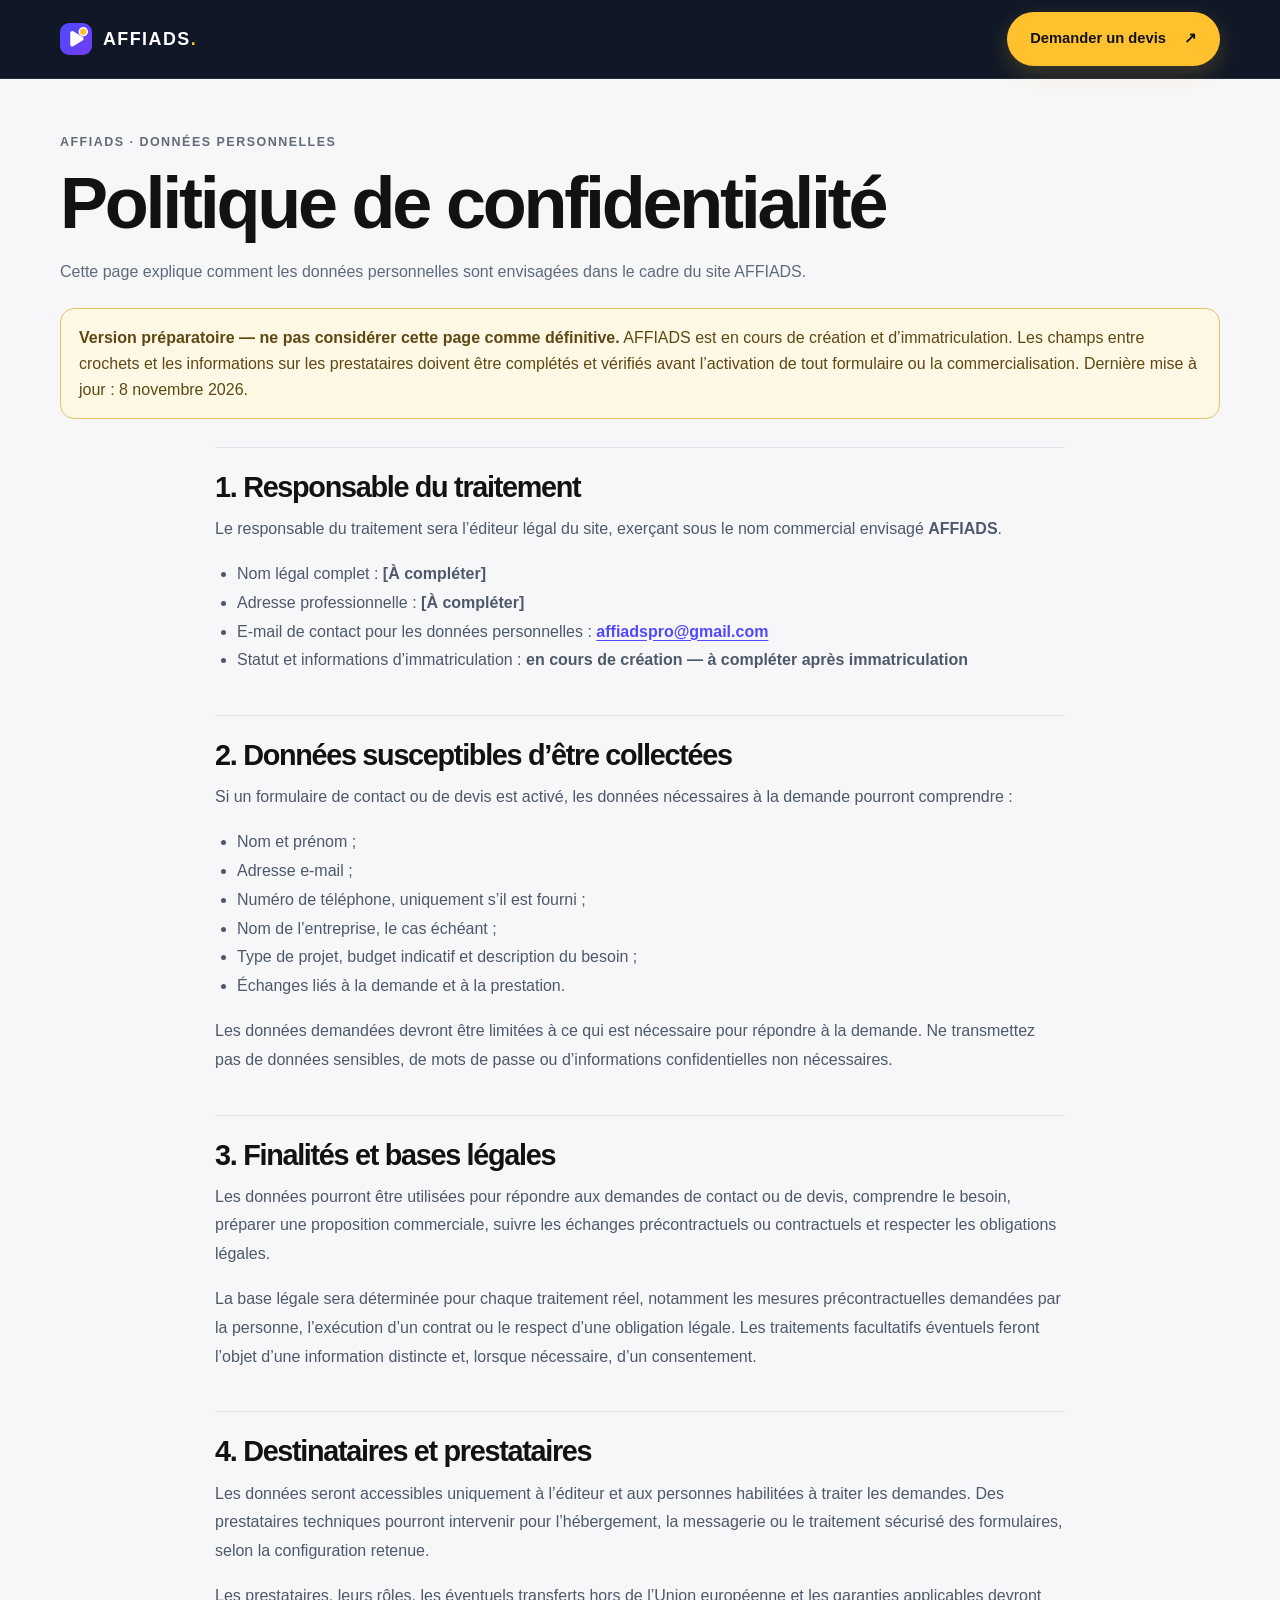
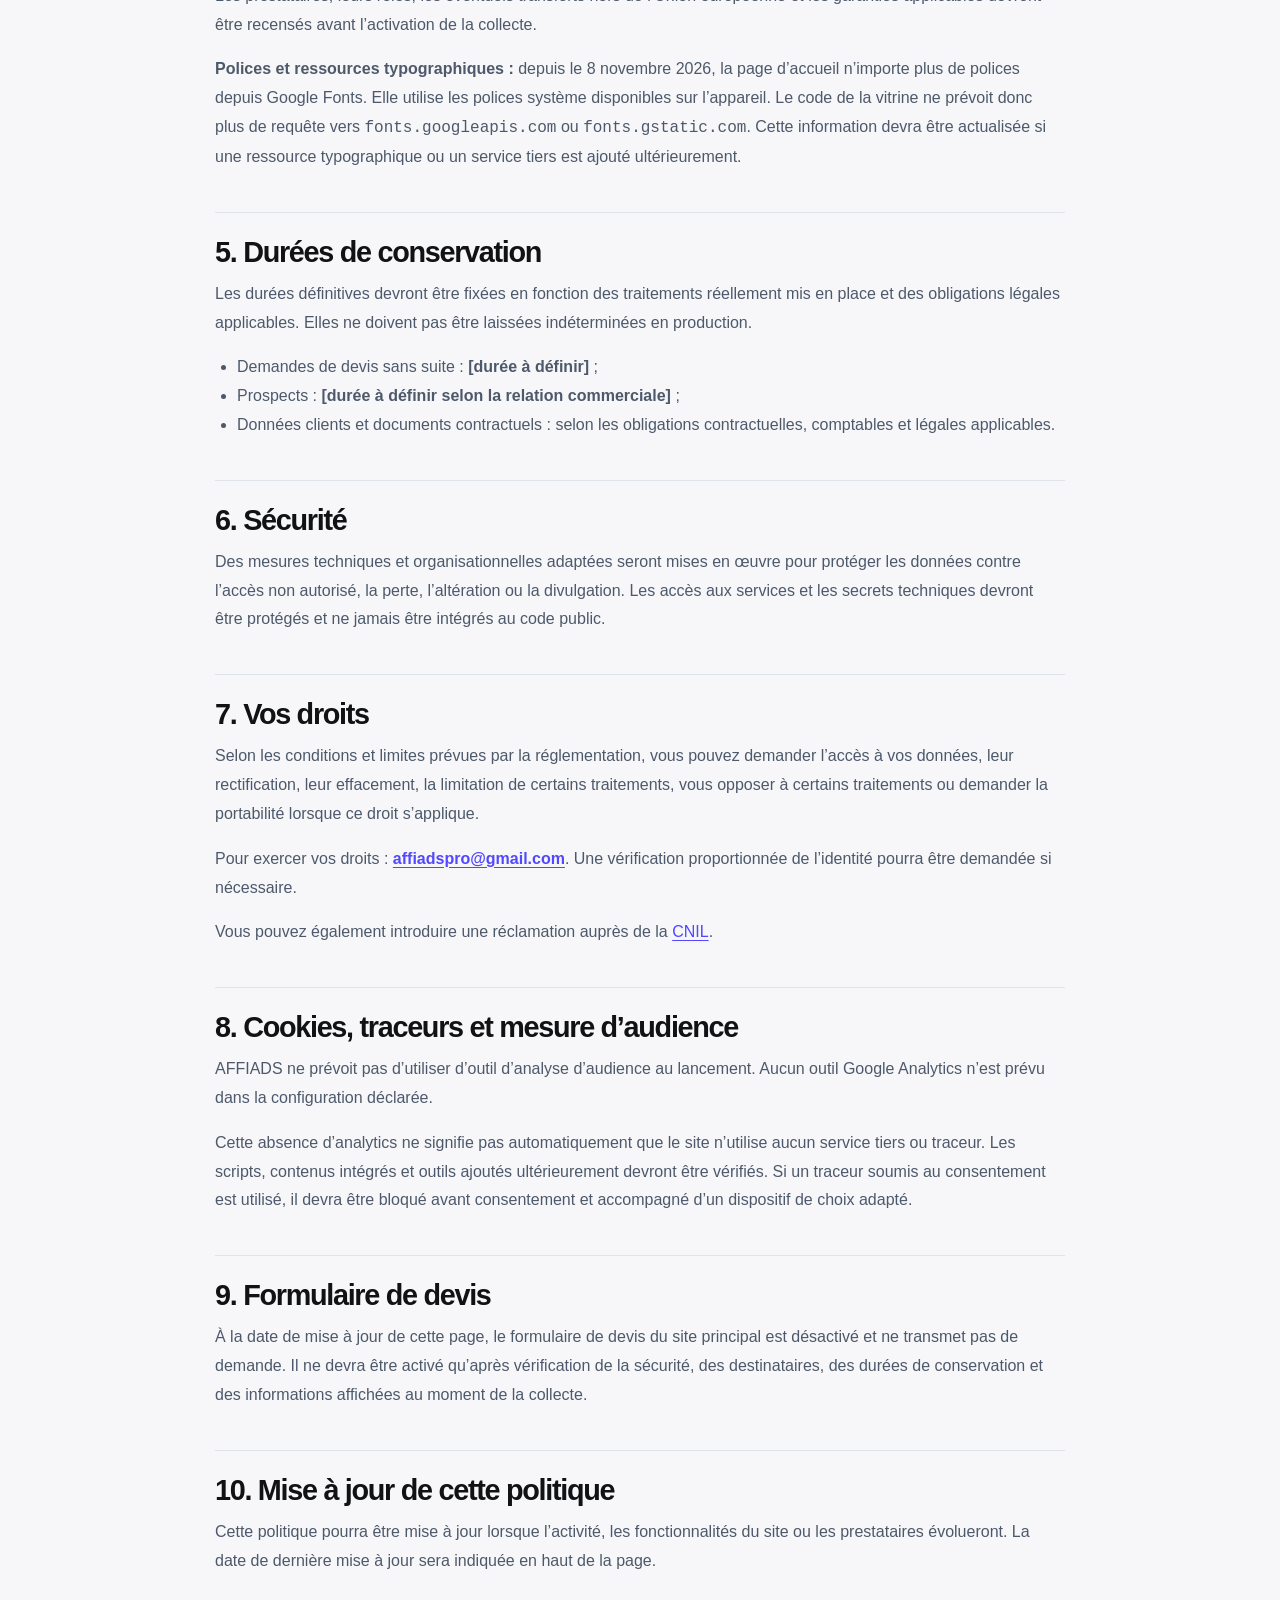
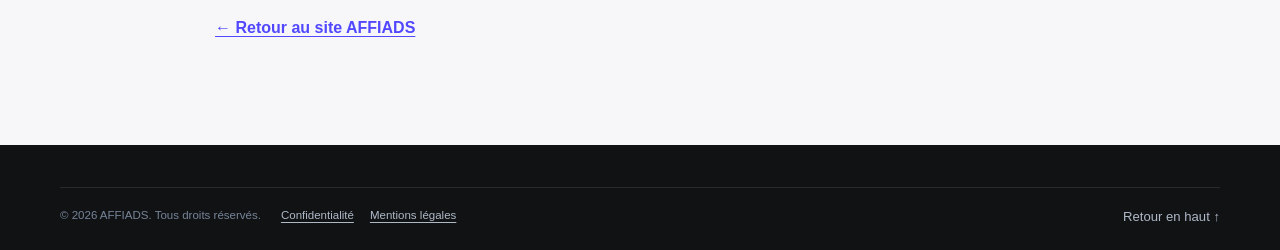
==== commit d8fe9381: "Mettre à jour l’e-mail de confidentialité AFFIADS" ====
--- a/confidentialite.html
+++ b/confidentialite.html
@@ -13,7 +13,7 @@
   <link rel="apple-touch-icon" sizes="180x180" href="./apple-touch-icon.png">
   <link rel="canonical" href="https://mansstyle59.github.io/AFFIADS/confidentialite.html">
   <title>Politique de confidentialité — AFFIADS</title>
-  <link rel="stylesheet" href="./styles.css?v=20261108-8">
+  <link rel="stylesheet" href="./styles.css?v=20261108-9">
 </head>
 <body>
   <a class="skip-link" href="#contenu">Aller au contenu</a>
@@ -36,7 +36,7 @@
     <div class="container legal-content">
       <section><h2>1. Responsable du traitement</h2>
         <p>Le responsable du traitement sera l’éditeur légal du site, exerçant sous le nom commercial envisagé <strong>AFFIADS</strong>.</p>
-        <ul><li>Nom légal complet : <strong>[À compléter]</strong></li><li>Adresse professionnelle : <strong>[À compléter]</strong></li><li>E-mail de contact pour les données personnelles : <strong>[À compléter]</strong></li><li>Statut et informations d’immatriculation : <strong>en cours de création — à compléter après immatriculation</strong></li></ul>
+        <ul><li>Nom légal complet : <strong>[À compléter]</strong></li><li>Adresse professionnelle : <strong>[À compléter]</strong></li><li>E-mail de contact pour les données personnelles : <strong><a href="mailto:affiadspro@gmail.com">affiadspro@gmail.com</a></strong></li><li>Statut et informations d’immatriculation : <strong>en cours de création — à compléter après immatriculation</strong></li></ul>
       </section>
       <section><h2>2. Données susceptibles d’être collectées</h2>
         <p>Si un formulaire de contact ou de devis est activé, les données nécessaires à la demande pourront comprendre :</p>
@@ -61,7 +61,7 @@
       </section>
       <section><h2>7. Vos droits</h2>
         <p>Selon les conditions et limites prévues par la réglementation, vous pouvez demander l’accès à vos données, leur rectification, leur effacement, la limitation de certains traitements, vous opposer à certains traitements ou demander la portabilité lorsque ce droit s’applique.</p>
-        <p>Pour exercer vos droits : <strong>[adresse e-mail à compléter]</strong>. Une vérification proportionnée de l’identité pourra être demandée si nécessaire.</p>
+        <p>Pour exercer vos droits : <strong><a href="mailto:affiadspro@gmail.com">affiadspro@gmail.com</a></strong>. Une vérification proportionnée de l’identité pourra être demandée si nécessaire.</p>
         <p>Vous pouvez également introduire une réclamation auprès de la <a href="https://www.cnil.fr" rel="noopener noreferrer">CNIL</a>.</p>
       </section>
       <section><h2>8. Cookies, traceurs et mesure d’audience</h2>
--- a/styles.css
+++ b/styles.css
@@ -262,7 +262,7 @@
 .step-arrow { color: #718198; font-size: 1.3rem; }
 
 /* Contact */
-.contact { overflow: hidden; background: #edf1f5; }
+.contact { background: #edf1f5; }
 .contact-grid { display: grid; grid-template-columns: minmax(0, .8fr) minmax(0, 1.2fr); align-items: start; gap: 80px; }
 .contact-copy { position: sticky; top: 130px; }
 .contact-copy h2 { margin-bottom: 24px; }
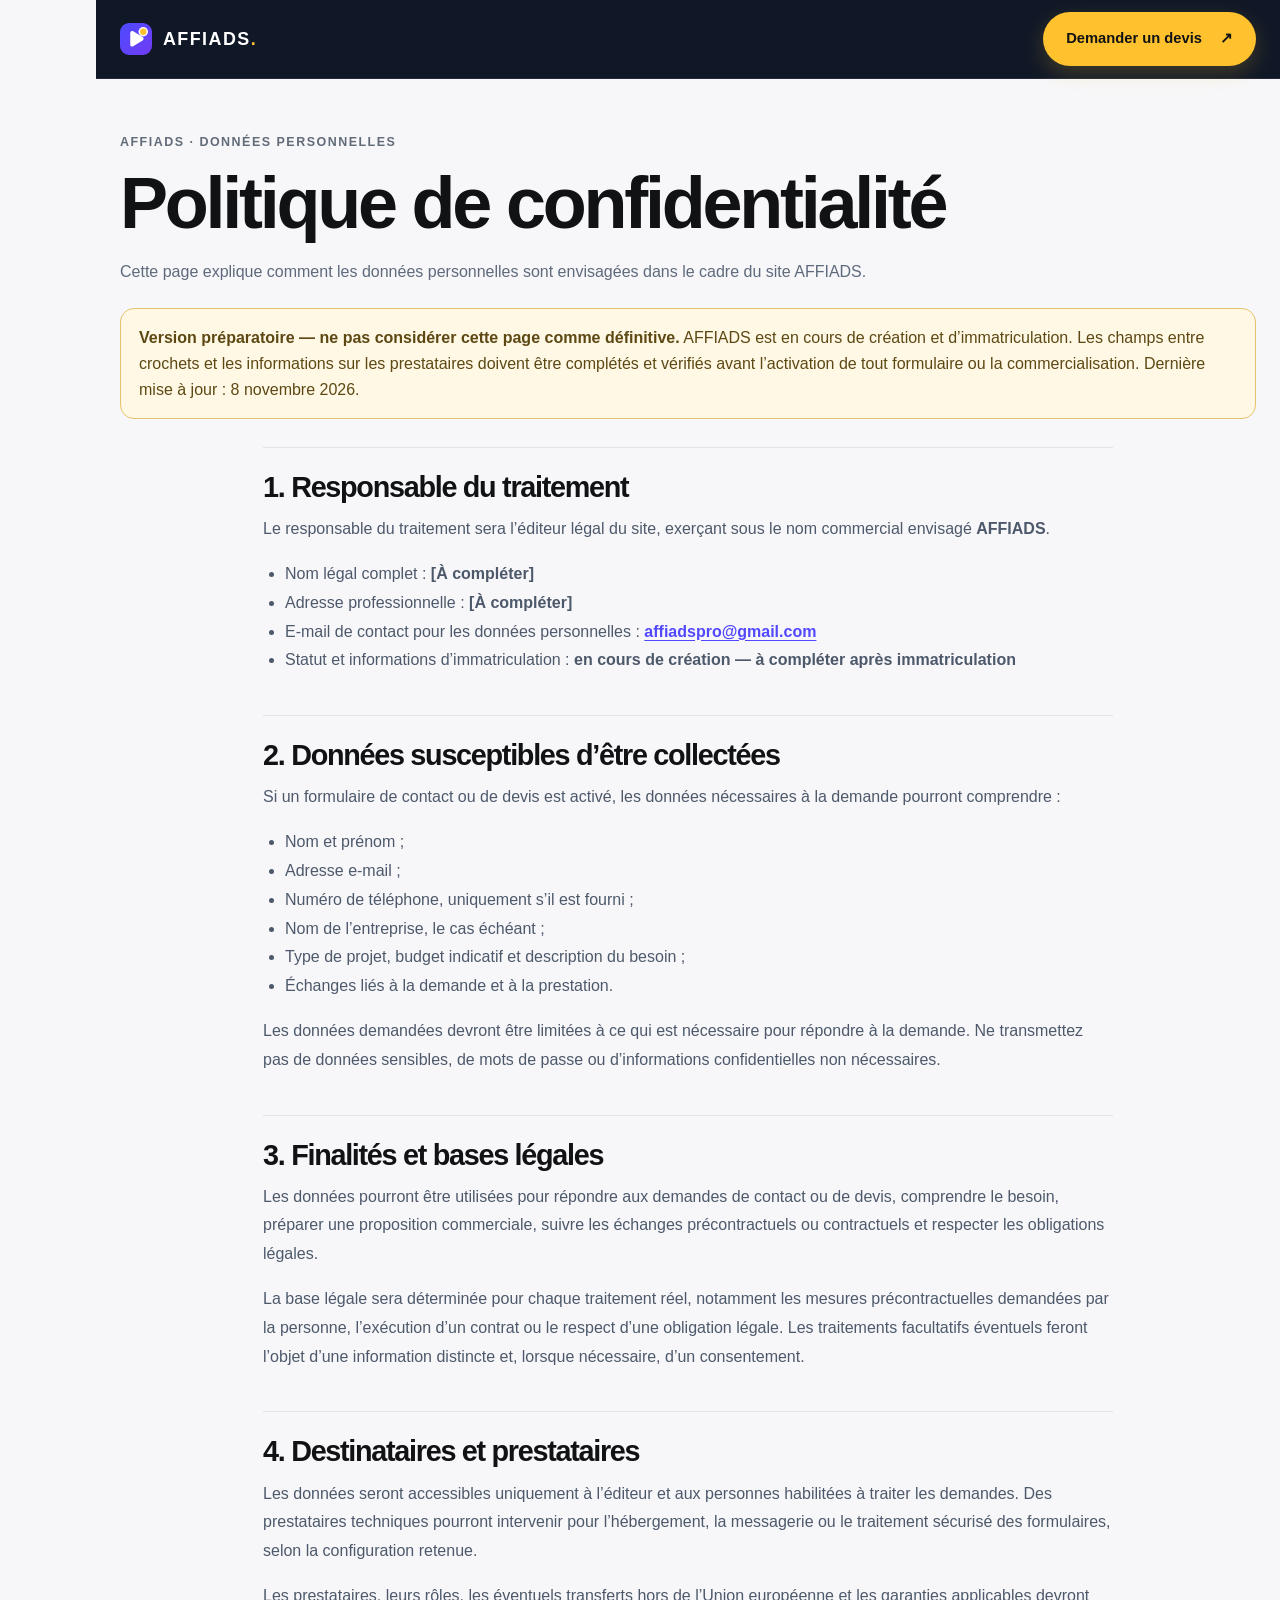
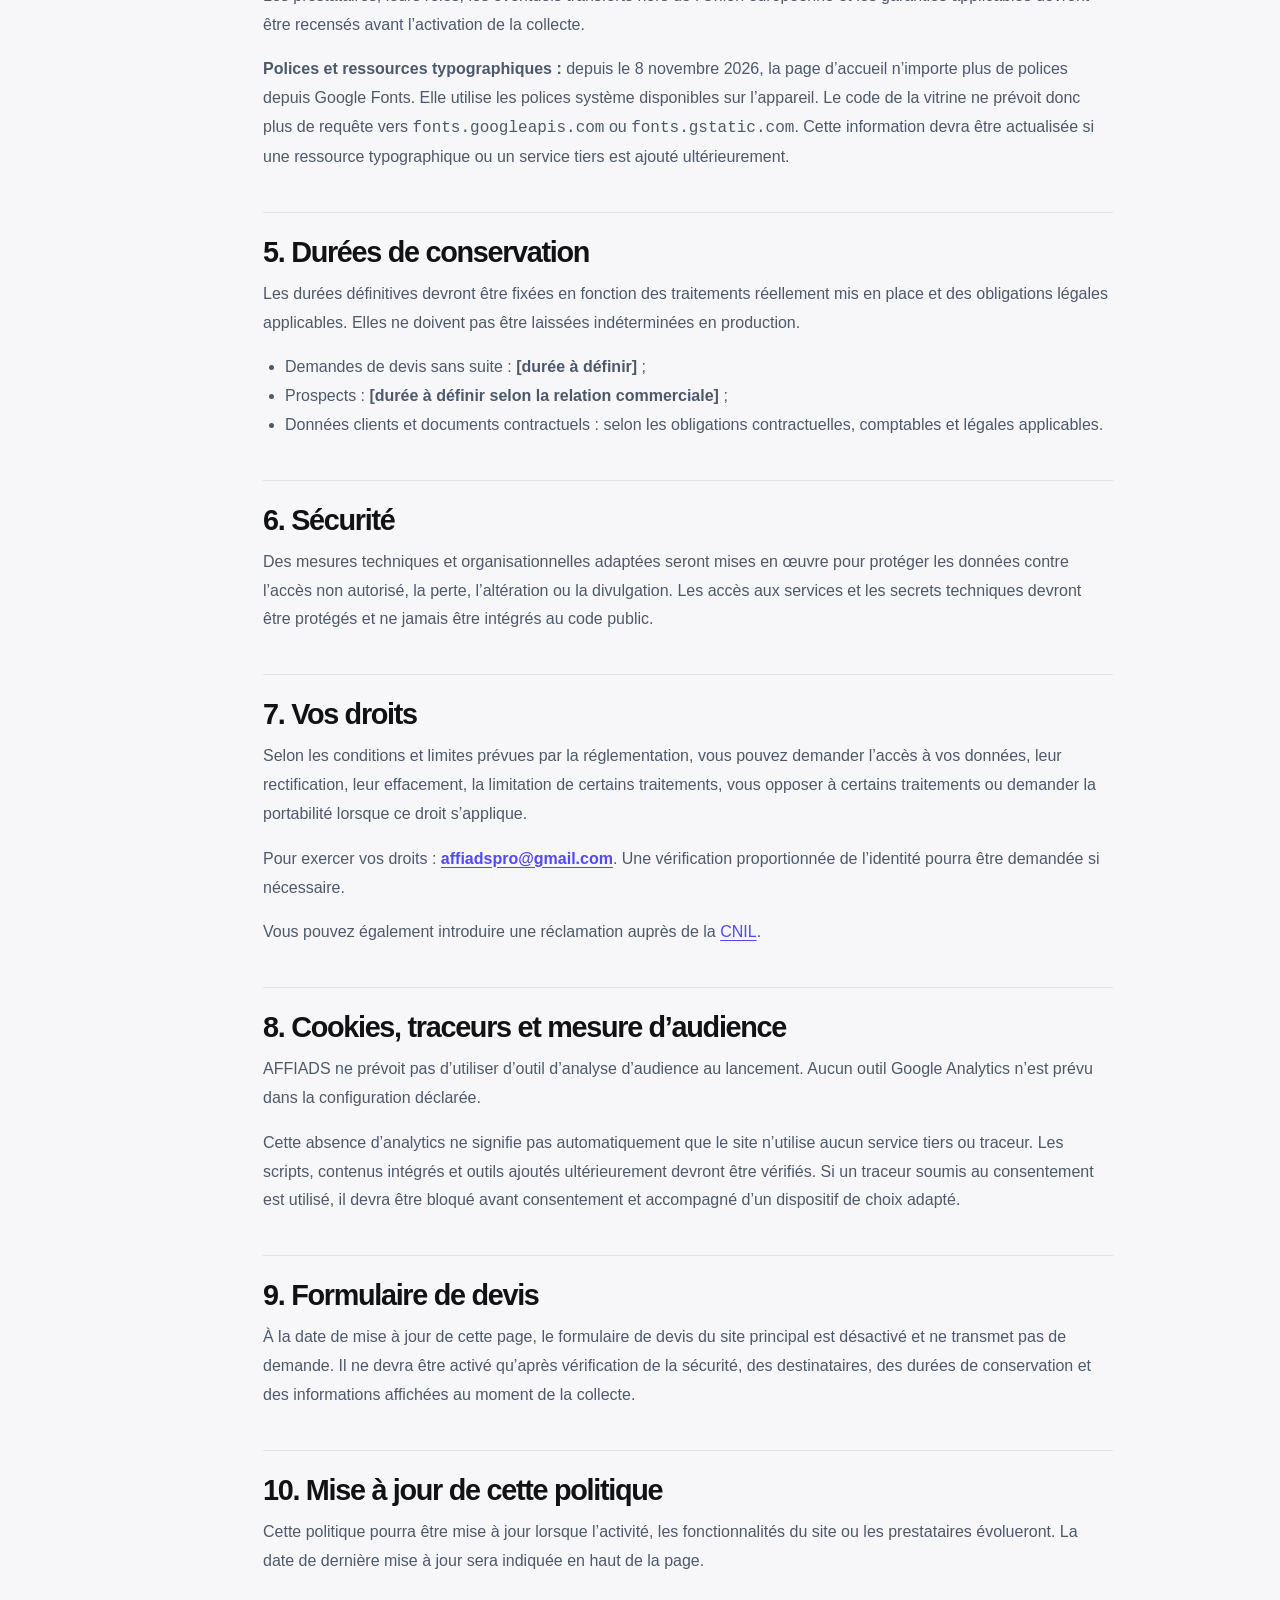
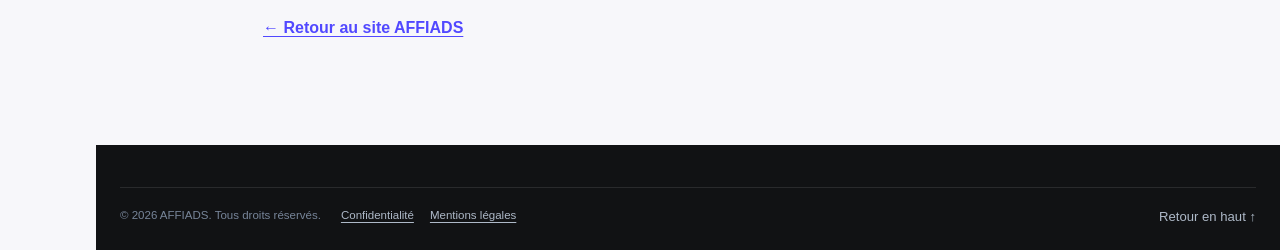
==== commit 158168e6: "Align legal pages CSS cache version with homepage" ====
--- a/confidentialite.html
+++ b/confidentialite.html
@@ -13,7 +13,7 @@
   <link rel="apple-touch-icon" sizes="180x180" href="./apple-touch-icon.png">
   <link rel="canonical" href="https://mansstyle59.github.io/AFFIADS/confidentialite.html">
   <title>Politique de confidentialité — AFFIADS</title>
-  <link rel="stylesheet" href="./styles.css?v=20261108-9">
+  <link rel="stylesheet" href="./styles.css?v=20261109-3">
 </head>
 <body>
   <a class="skip-link" href="#contenu">Aller au contenu</a>
--- a/styles.css
+++ b/styles.css
@@ -468,3 +468,118 @@
   .footer-legal { width: 100%; order: 4; gap: 12px; }
   .legal-page .legal-header { padding-top: 36px; }
 }
+
+
+/* Refonte éditoriale AFFIADS — publics, confiance et parcours de contact */
+.audiences { background: #fff; }
+.audience-grid { display: grid; grid-template-columns: repeat(4, minmax(0, 1fr)); gap: 14px; }
+.audience-card { position: relative; min-width: 0; min-height: 245px; padding: 25px 23px; border: 1px solid #e5e7ef; border-radius: 20px; background: #fbfbfd; transition: transform .2s ease, border-color .2s ease, box-shadow .2s ease; }
+.audience-card:hover { transform: translateY(-4px); border-color: #d5d1ff; box-shadow: 0 16px 40px rgba(16,24,39,.06); }
+.audience-index { display: block; margin-bottom: 35px; color: #5c53ff; font-size: .69rem; font-weight: 800; letter-spacing: .08em; text-transform: uppercase; }
+.audience-card h3 { max-width: 250px; margin-bottom: 10px; font-size: 1.18rem; }
+.audience-card p { margin: 0; color: #626b78; font-size: .85rem; line-height: 1.75; }
+.audience-arrow { position: absolute; top: 20px; right: 20px; color: #9aa3af; font-size: 1rem; }
+.audience-note { display: flex; align-items: center; gap: 14px; margin-top: 20px; padding: 19px 22px; border: 1px solid #e5e2ff; border-radius: 16px; background: #f7f6ff; }
+.audience-note-icon { display: grid; place-items: center; flex: 0 0 34px; width: 34px; height: 34px; color: #5148ff; border-radius: 10px; background: #e9e6ff; }
+.audience-note p { flex: 1; margin: 0; color: #5e6878; font-size: .86rem; }
+.audience-note p strong { color: #252a35; }
+.audience-note .text-link { flex-shrink: 0; }
+.faq { background: #f7f7fa; }
+.faq-grid { display: grid; grid-template-columns: minmax(0, .7fr) minmax(0, 1.3fr); gap: clamp(35px, 8vw, 110px); align-items: start; }
+.faq-intro h2 { margin-bottom: 18px; }
+.faq-intro > p:not(.eyebrow) { max-width: 320px; margin-bottom: 25px; color: #626b78; }
+.faq-list { border-top: 1px solid #dfe2e9; }
+.faq-list details { border-bottom: 1px solid #dfe2e9; }
+.faq-list summary { display: flex; align-items: center; justify-content: space-between; gap: 18px; padding: 22px 0; color: #202633; font-size: 1rem; font-weight: 700; line-height: 1.5; cursor: pointer; list-style: none; }
+.faq-list summary::-webkit-details-marker { display: none; }
+.faq-list summary span { display: grid; place-items: center; flex: 0 0 28px; width: 28px; height: 28px; color: #5148ff; border: 1px solid #d9d5ff; border-radius: 50%; font-size: 1.2rem; font-weight: 400; transition: transform .2s ease; }
+.faq-list details[open] summary span { transform: rotate(45deg); }
+.faq-list details p { max-width: 680px; margin: -3px 42px 22px 0; color: #626b78; font-size: .9rem; line-height: 1.8; }
+.faq-list details a { color: #5148ff; text-decoration: underline; text-underline-offset: 3px; }
+@media (max-width: 1000px) { .audience-grid { grid-template-columns: repeat(2, minmax(0, 1fr)); } .faq-grid { grid-template-columns: 1fr; gap: 35px; } }
+@media (max-width: 760px) { .audience-grid { grid-template-columns: 1fr; } .audience-card { min-height: 0; padding: 22px; } .audience-index { margin-bottom: 22px; } .audience-note { align-items: flex-start; flex-wrap: wrap; } .audience-note p { flex-basis: calc(100% - 50px); } .audience-note .text-link { margin-left: 48px; } .faq-list summary { padding: 19px 0; font-size: .92rem; } }
+
+/* Glassy SideBar — navigation AFFIADS inspirée de la référence */
+:root {
+  --glassy-purple: #7546f5;
+  --glassy-border: rgba(255, 255, 255, .9);
+  --glassy-shadow: 0 14px 42px rgba(62, 44, 117, .14), 0 3px 10px rgba(50, 39, 85, .07);
+}
+.glassy-nav {
+  position: fixed; z-index: 105; top: 50%; left: max(14px, env(safe-area-inset-left));
+  display: flex; flex-direction: column; gap: 7px; width: 72px; padding: 10px;
+  transform: translateY(-50%); border: 1px solid var(--glassy-border);
+  border-radius: 28px; background: #f4efff; box-shadow: var(--glassy-shadow);
+}
+.glassy-link {
+  display: flex; flex-direction: column; align-items: center; justify-content: center;
+  gap: 3px; min-height: 58px; padding: 8px 4px; border-radius: 19px;
+  color: #707084; text-align: center;
+  transition: color .2s ease, background .2s ease, box-shadow .2s ease, transform .2s ease;
+}
+.glassy-link:hover { color: #4c3b9b; background: rgba(255,255,255,.72); }
+.glassy-link:active { transform: scale(.96); }
+.glassy-link.is-active {
+  color: #fff; background: linear-gradient(145deg, #8b5cff, #6538e9);
+  box-shadow: 0 5px 15px rgba(104, 62, 238, .35), inset 0 1px 1px rgba(255,255,255,.35);
+}
+.glassy-icon { display: grid; place-items: center; width: 28px; height: 27px; font-size: 1.25rem; line-height: 1; }
+.glassy-label { font-size: .57rem; font-weight: 650; line-height: 1.15; letter-spacing: -.01em; }
+@media (min-width: 761px) {
+  body { padding-left: 96px; }
+  .menu-toggle { display: none !important; }
+}
+@media (max-width: 760px) {
+  body { padding-left: 0; padding-bottom: calc(96px + var(--safe-bottom)); }
+  .site-header { padding-top: var(--safe-top); }
+  .header-inner { min-height: 64px; }
+  .menu-toggle { display: none !important; }
+  .glassy-nav {
+    top: auto; right: max(10px, env(safe-area-inset-right));
+    bottom: calc(10px + var(--safe-bottom)); left: max(10px, env(safe-area-inset-left));
+    flex-direction: row; justify-content: space-between; gap: 4px; width: auto; padding: 7px;
+    transform: none; border-radius: 25px; background: #f4efff;
+  }
+  .glassy-link { flex: 1 1 0; min-width: 0; min-height: 58px; padding: 7px 2px; border-radius: 18px; }
+  .glassy-icon { width: 25px; height: 24px; font-size: 1.15rem; }
+  .glassy-label { font-size: clamp(.52rem, 2.4vw, .65rem); }
+  html { scroll-padding-top: calc(var(--safe-top) + 80px); scroll-padding-bottom: 110px; }
+}
+@media (max-width: 360px) {
+  .glassy-nav { gap: 2px; padding: 5px; }
+  .glassy-link { min-height: 54px; }
+  .glassy-label { font-size: .49rem; }
+}
+@media (prefers-reduced-motion: reduce) { .glassy-link { transition: none; } }
+
+/* Ajustement fidèle au prototype Glassy SideBar : bouton de menu mobile visible */
+@media (max-width: 760px) {
+  .menu-toggle {
+    display: inline-flex !important;
+    flex: 0 0 auto;
+    align-items: center;
+    justify-content: center;
+    gap: 6px;
+    width: 54px;
+    height: 54px;
+    padding: 0;
+    border: 1px solid rgba(255,255,255,.16);
+    border-radius: 18px;
+    color: #f7f5ff;
+    background: #111827;
+  }
+  .menu-toggle span {
+    display: block;
+    width: 22px;
+    height: 2px;
+    border-radius: 2px;
+    background: currentColor;
+  }
+}
+
+/* Navigation Glassy : le menu déroulant historique ne doit plus réapparaître */
+.site-header .menu-toggle,
+.site-header .navigation,
+.site-header .navigation.is-open {
+  display: none !important;
+}
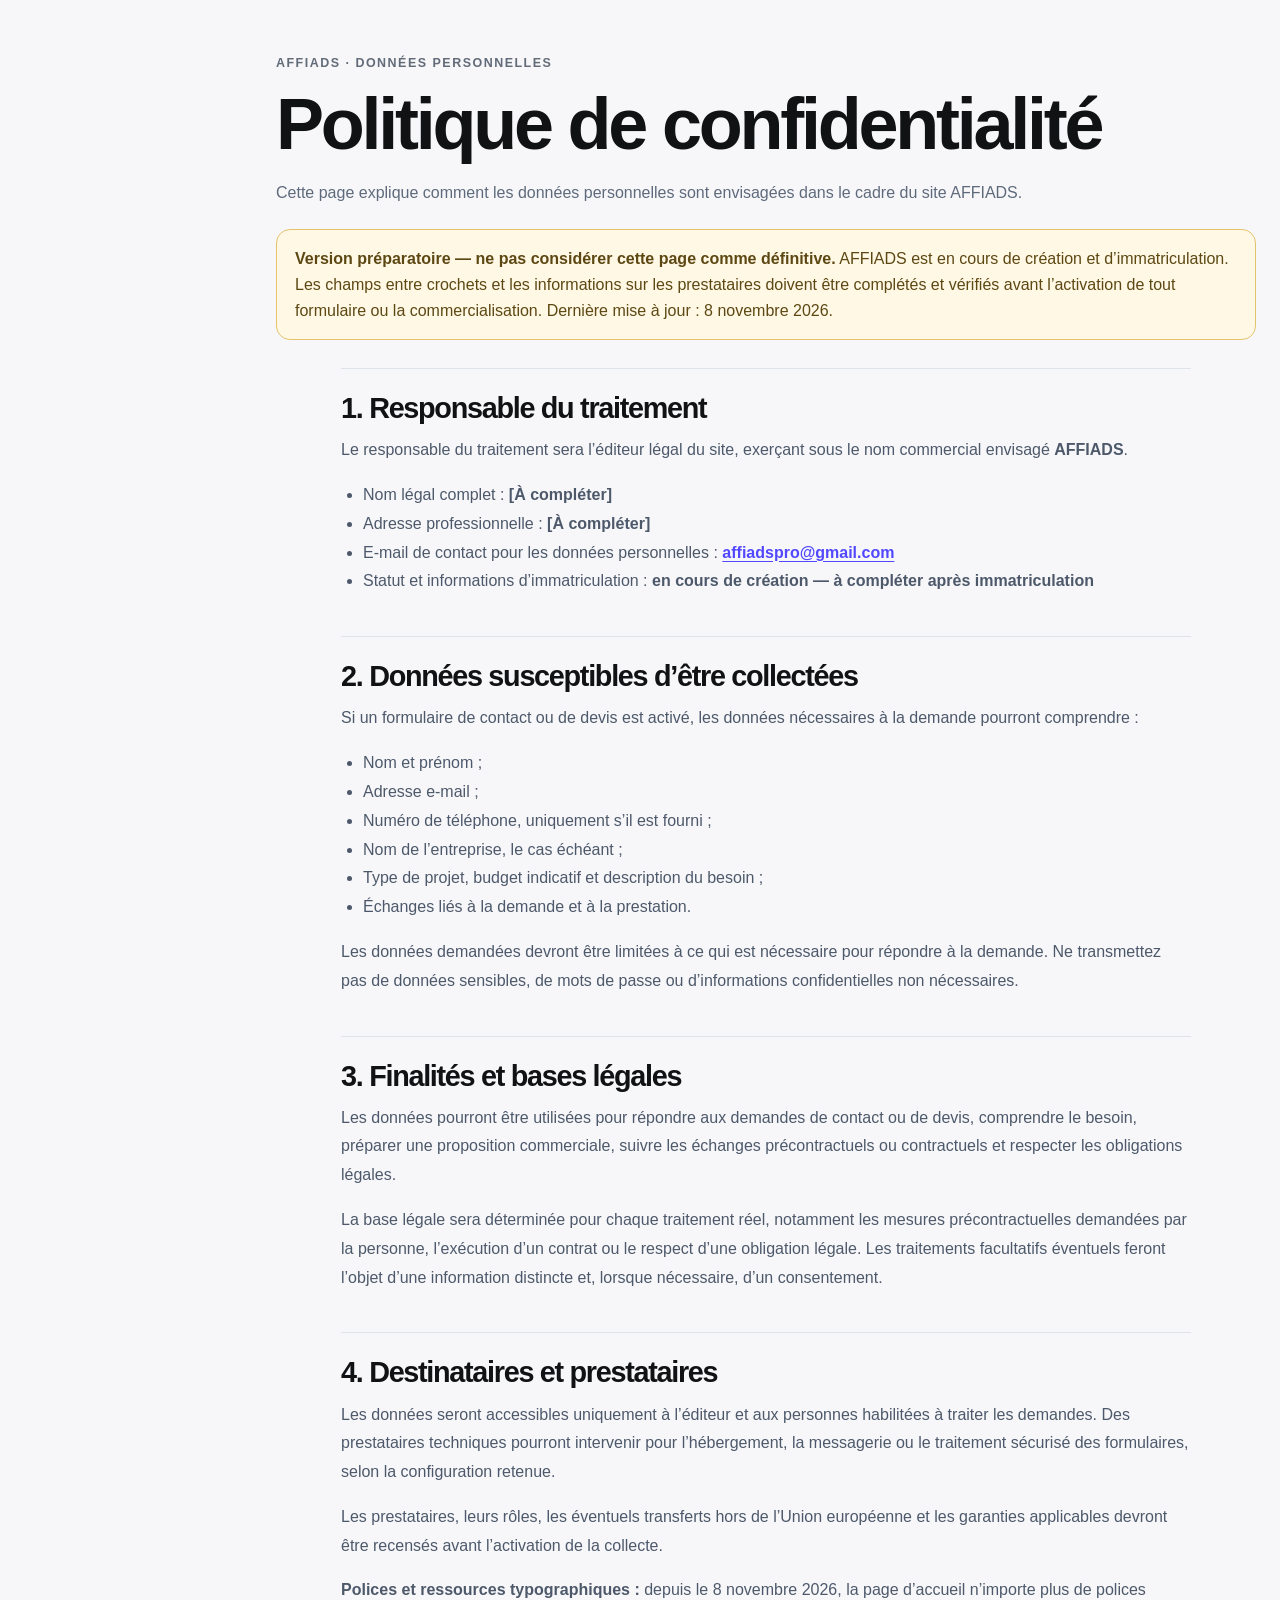
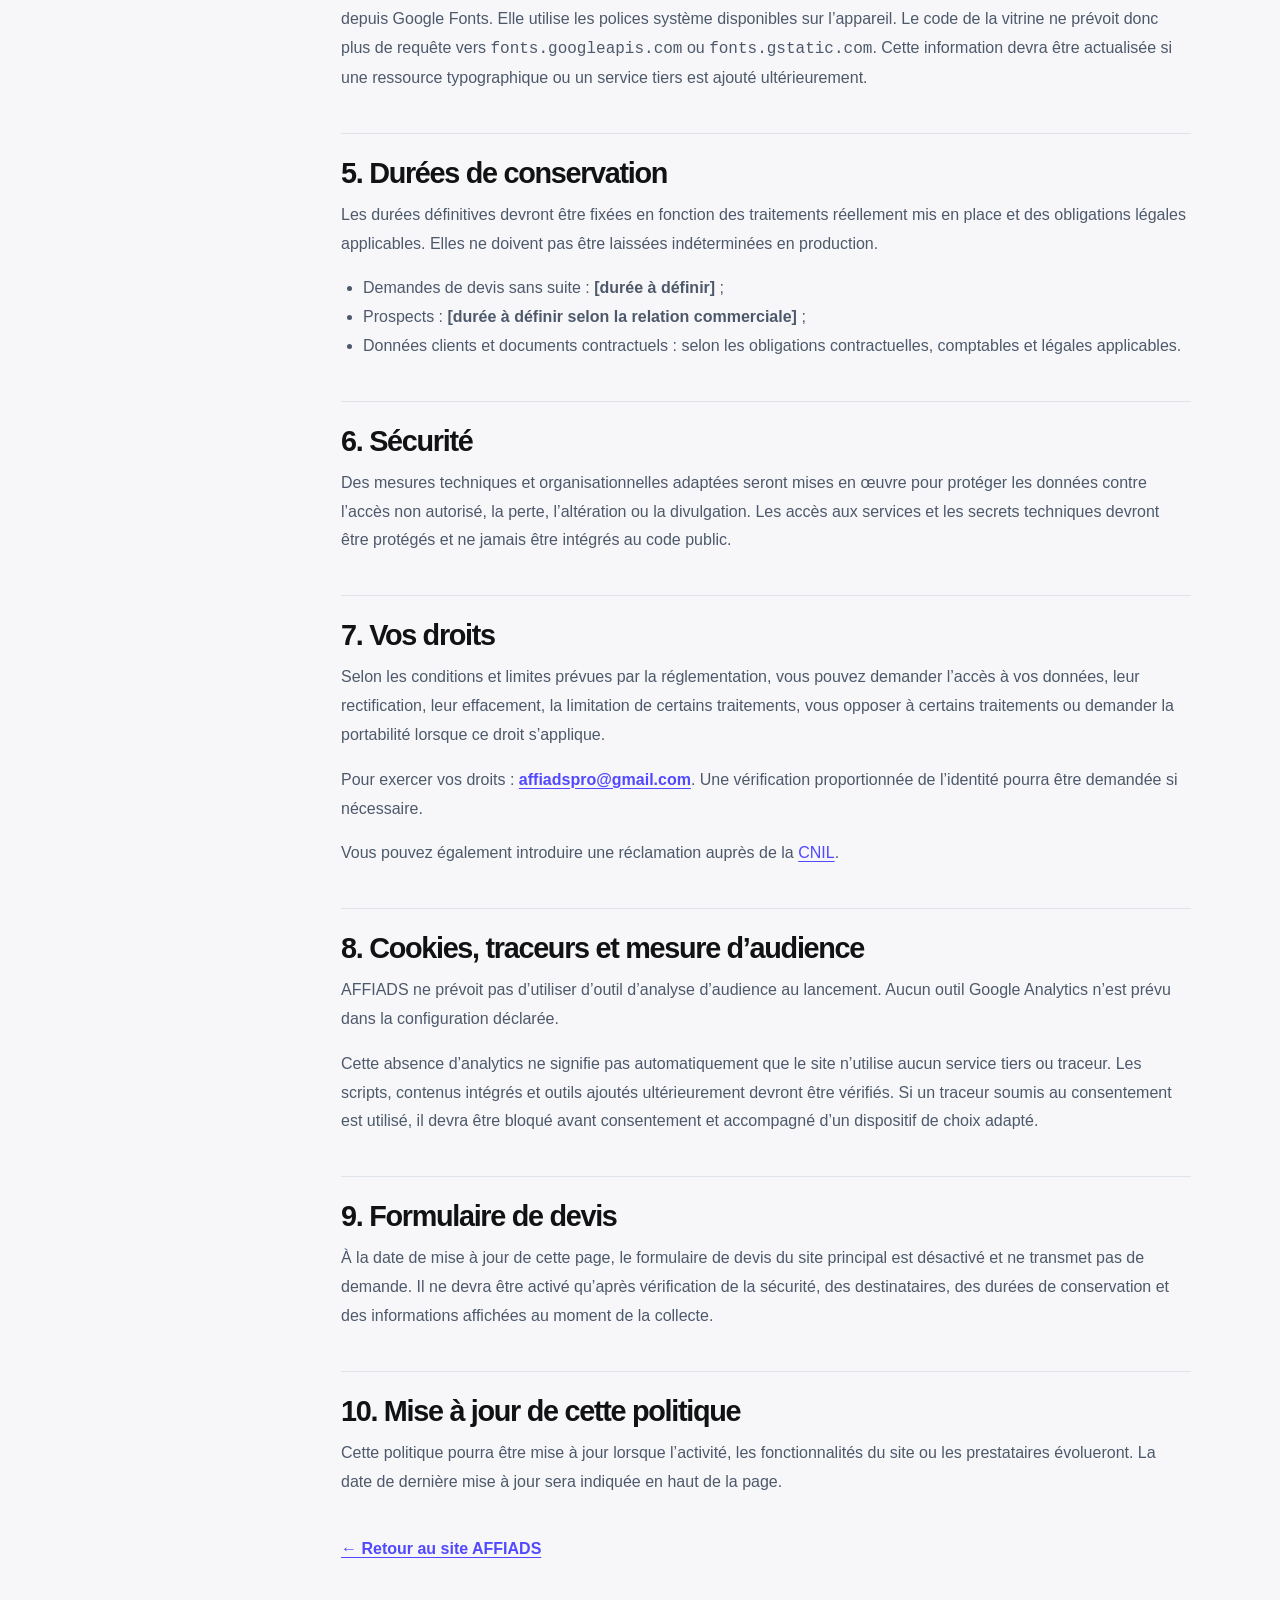
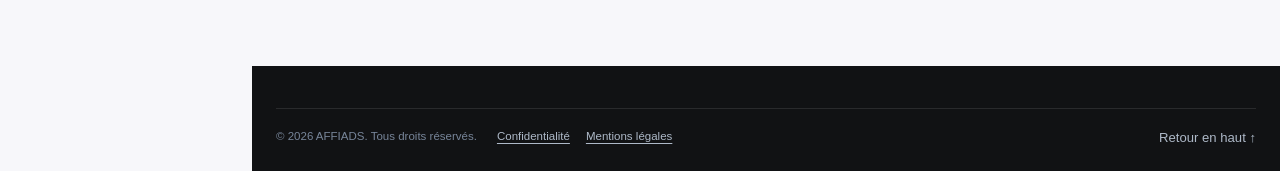
==== commit 3eda9aec: "Align stylesheet cache version" ====
--- a/confidentialite.html
+++ b/confidentialite.html
@@ -13,7 +13,7 @@
   <link rel="apple-touch-icon" sizes="180x180" href="./apple-touch-icon.png">
   <link rel="canonical" href="https://mansstyle59.github.io/AFFIADS/confidentialite.html">
   <title>Politique de confidentialité — AFFIADS</title>
-  <link rel="stylesheet" href="./styles.css?v=20261109-3">
+  <link rel="stylesheet" href="./styles.css?v=20261109-4">
 </head>
 <body>
   <a class="skip-link" href="#contenu">Aller au contenu</a>
--- a/styles.css
+++ b/styles.css
@@ -499,87 +499,198 @@
 @media (max-width: 1000px) { .audience-grid { grid-template-columns: repeat(2, minmax(0, 1fr)); } .faq-grid { grid-template-columns: 1fr; gap: 35px; } }
 @media (max-width: 760px) { .audience-grid { grid-template-columns: 1fr; } .audience-card { min-height: 0; padding: 22px; } .audience-index { margin-bottom: 22px; } .audience-note { align-items: flex-start; flex-wrap: wrap; } .audience-note p { flex-basis: calc(100% - 50px); } .audience-note .text-link { margin-left: 48px; } .faq-list summary { padding: 19px 0; font-size: .92rem; } }
 
-/* Glassy SideBar — navigation AFFIADS inspirée de la référence */
+/* AFFIADS Glassy SideBar — refonte desktop + navigation mobile */
 :root {
-  --glassy-purple: #7546f5;
-  --glassy-border: rgba(255, 255, 255, .9);
-  --glassy-shadow: 0 14px 42px rgba(62, 44, 117, .14), 0 3px 10px rgba(50, 39, 85, .07);
+  --sidebar-width: 252px;
+  --sidebar-bg: #101827;
+  --sidebar-border: #273244;
+  --sidebar-text: #aeb9c8;
+  --sidebar-active: #7546f5;
+  --sidebar-active-soft: rgba(117, 70, 245, .16);
 }
 .glassy-nav {
-  position: fixed; z-index: 105; top: 50%; left: max(14px, env(safe-area-inset-left));
-  display: flex; flex-direction: column; gap: 7px; width: 72px; padding: 10px;
-  transform: translateY(-50%); border: 1px solid var(--glassy-border);
-  border-radius: 28px; background: #f4efff; box-shadow: var(--glassy-shadow);
+  position: fixed;
+  z-index: 105;
+  top: 0;
+  bottom: 0;
+  left: 0;
+  display: flex;
+  flex-direction: column;
+  align-items: stretch;
+  gap: 7px;
+  width: var(--sidebar-width);
+  padding: calc(28px + var(--safe-top)) 18px 22px;
+  border: 0;
+  border-right: 1px solid var(--sidebar-border);
+  border-radius: 0;
+  background: var(--sidebar-bg);
+  box-shadow: none;
+}
+.glassy-sidebar-brand {
+  display: flex;
+  align-items: center;
+  gap: 12px;
+  min-width: 0;
+  margin: 0 4px 34px;
+  color: #f8fafc;
+  font-family: var(--font-heading);
+  font-size: 1.05rem;
+  font-weight: 850;
+  letter-spacing: .08em;
+}
+.glassy-sidebar-brand img {
+  display: block;
+  width: 38px;
+  height: 38px;
+  flex: 0 0 38px;
+  border-radius: 12px;
+}
+.glassy-sidebar-brand > span { min-width: 0; }
+.glassy-sidebar-brand small {
+  display: block;
+  margin-top: 3px;
+  color: #8290a3;
+  font-family: var(--font-body);
+  font-size: .58rem;
+  font-weight: 600;
+  letter-spacing: .02em;
+}
+.glassy-nav-caption {
+  margin: 0 12px 10px;
+  color: #66758a;
+  font-size: .65rem;
+  font-weight: 800;
+  letter-spacing: .14em;
+  text-transform: uppercase;
 }
 .glassy-link {
-  display: flex; flex-direction: column; align-items: center; justify-content: center;
-  gap: 3px; min-height: 58px; padding: 8px 4px; border-radius: 19px;
-  color: #707084; text-align: center;
-  transition: color .2s ease, background .2s ease, box-shadow .2s ease, transform .2s ease;
-}
-.glassy-link:hover { color: #4c3b9b; background: rgba(255,255,255,.72); }
-.glassy-link:active { transform: scale(.96); }
+  position: relative;
+  display: flex;
+  flex-direction: row;
+  align-items: center;
+  justify-content: flex-start;
+  gap: 12px;
+  min-height: 50px;
+  padding: 7px 10px;
+  border: 1px solid transparent;
+  border-radius: 13px;
+  color: var(--sidebar-text);
+  text-align: left;
+  transition: color .18s ease, background .18s ease, border-color .18s ease, transform .18s ease;
+}
+.glassy-link:hover {
+  color: #fff;
+  background: rgba(255,255,255,.045);
+  border-color: rgba(255,255,255,.06);
+}
+.glassy-link:active { transform: translateX(1px); }
 .glassy-link.is-active {
-  color: #fff; background: linear-gradient(145deg, #8b5cff, #6538e9);
-  box-shadow: 0 5px 15px rgba(104, 62, 238, .35), inset 0 1px 1px rgba(255,255,255,.35);
-}
-.glassy-icon { display: grid; place-items: center; width: 28px; height: 27px; font-size: 1.25rem; line-height: 1; }
-.glassy-label { font-size: .57rem; font-weight: 650; line-height: 1.15; letter-spacing: -.01em; }
-@media (min-width: 761px) {
-  body { padding-left: 96px; }
-  .menu-toggle { display: none !important; }
-}
-@media (max-width: 760px) {
-  body { padding-left: 0; padding-bottom: calc(96px + var(--safe-bottom)); }
-  .site-header { padding-top: var(--safe-top); }
-  .header-inner { min-height: 64px; }
-  .menu-toggle { display: none !important; }
+  color: #fff;
+  border-color: rgba(139, 105, 255, .25);
+  background: var(--sidebar-active-soft);
+  box-shadow: inset 3px 0 0 var(--sidebar-active);
+}
+.glassy-icon {
+  display: grid;
+  place-items: center;
+  width: 34px;
+  height: 34px;
+  flex: 0 0 34px;
+  border: 1px solid rgba(255,255,255,.075);
+  border-radius: 10px;
+  color: #aeb9c8;
+  background: #172235;
+  font-size: 1.12rem;
+  line-height: 1;
+}
+.glassy-link.is-active .glassy-icon {
+  color: #fff;
+  border-color: rgba(139,105,255,.28);
+  background: #7546f5;
+  box-shadow: 0 5px 14px rgba(117,70,245,.25);
+}
+.glassy-label {
+  min-width: 0;
+  font-size: .86rem;
+  font-weight: 650;
+  line-height: 1.25;
+  letter-spacing: -.01em;
+}
+.glassy-nav-cta {
+  display: flex;
+  align-items: center;
+  justify-content: space-between;
+  gap: 10px;
+  margin-top: auto;
+  padding: 15px 16px;
+  border: 1px solid rgba(255,193,46,.25);
+  border-radius: 14px;
+  color: #171923;
+  background: var(--accent);
+  font-size: .82rem;
+  font-weight: 800;
+  box-shadow: 0 8px 22px rgba(255,193,46,.09);
+  transition: background .18s ease, transform .18s ease;
+}
+.glassy-nav-cta:hover { background: #ffd45d; transform: translateY(-1px); }
+.glassy-nav-cta span { font-size: 1.1rem; }
+@media (min-width: 1280px) {
+  body { padding-left: var(--sidebar-width); }
+  .site-header { display: none; }
+  html { scroll-padding-top: 28px; }
+}
+@media (max-width: 1279px) {
   .glassy-nav {
-    top: auto; right: max(10px, env(safe-area-inset-right));
-    bottom: calc(10px + var(--safe-bottom)); left: max(10px, env(safe-area-inset-left));
-    flex-direction: row; justify-content: space-between; gap: 4px; width: auto; padding: 7px;
-    transform: none; border-radius: 25px; background: #f4efff;
-  }
-  .glassy-link { flex: 1 1 0; min-width: 0; min-height: 58px; padding: 7px 2px; border-radius: 18px; }
-  .glassy-icon { width: 25px; height: 24px; font-size: 1.15rem; }
-  .glassy-label { font-size: clamp(.52rem, 2.4vw, .65rem); }
-  html { scroll-padding-top: calc(var(--safe-top) + 80px); scroll-padding-bottom: 110px; }
-}
-@media (max-width: 360px) {
-  .glassy-nav { gap: 2px; padding: 5px; }
-  .glassy-link { min-height: 54px; }
-  .glassy-label { font-size: .49rem; }
-}
-@media (prefers-reduced-motion: reduce) { .glassy-link { transition: none; } }
-
-/* Ajustement fidèle au prototype Glassy SideBar : bouton de menu mobile visible */
-@media (max-width: 760px) {
-  .menu-toggle {
-    display: inline-flex !important;
-    flex: 0 0 auto;
-    align-items: center;
+    top: auto;
+    right: max(12px, env(safe-area-inset-right));
+    bottom: calc(12px + var(--safe-bottom));
+    left: max(12px, env(safe-area-inset-left));
+    flex-direction: row;
+    align-items: stretch;
+    justify-content: space-between;
+    gap: 4px;
+    width: auto;
+    padding: 7px;
+    border: 1px solid #30394a;
+    border-radius: 22px;
+    background: #101827;
+    box-shadow: 0 12px 38px rgba(0,0,0,.32);
+  }
+  .glassy-sidebar-brand,
+  .glassy-nav-caption,
+  .glassy-nav-cta { display: none; }
+  .glassy-link {
+    flex: 1 1 0;
+    flex-direction: column;
     justify-content: center;
-    gap: 6px;
-    width: 54px;
-    height: 54px;
-    padding: 0;
-    border: 1px solid rgba(255,255,255,.16);
-    border-radius: 18px;
-    color: #f7f5ff;
-    background: #111827;
-  }
-  .menu-toggle span {
-    display: block;
-    width: 22px;
-    height: 2px;
-    border-radius: 2px;
-    background: currentColor;
-  }
-}
-
-/* Navigation Glassy : le menu déroulant historique ne doit plus réapparaître */
-.site-header .menu-toggle,
-.site-header .navigation,
-.site-header .navigation.is-open {
-  display: none !important;
-}
+    gap: 3px;
+    min-width: 0;
+    min-height: 58px;
+    padding: 6px 2px;
+    border-radius: 15px;
+    text-align: center;
+  }
+  .glassy-link.is-active { box-shadow: inset 0 -2px 0 var(--sidebar-active); }
+  .glassy-icon {
+    width: 27px;
+    height: 25px;
+    flex: 0 0 25px;
+    border: 0;
+    border-radius: 7px;
+    background: transparent;
+    font-size: 1.08rem;
+  }
+  .glassy-link.is-active .glassy-icon { box-shadow: none; }
+  .glassy-label { font-size: clamp(.5rem, 1.5vw, .66rem); font-weight: 650; }
+  body { padding-left: 0; padding-bottom: calc(98px + var(--safe-bottom)); }
+  html { scroll-padding-top: calc(var(--safe-top) + 86px); scroll-padding-bottom: 120px; }
+}
+@media (max-width: 520px) {
+  .glassy-nav { right: max(8px, env(safe-area-inset-right)); left: max(8px, env(safe-area-inset-left)); bottom: calc(8px + var(--safe-bottom)); gap: 1px; padding: 5px; }
+  .glassy-link { min-height: 55px; padding-inline: 1px; }
+  .glassy-icon { font-size: 1rem; }
+  .glassy-label { font-size: clamp(.48rem, 2.25vw, .61rem); }
+}
+@media (prefers-reduced-motion: reduce) {
+  .glassy-link, .glassy-nav-cta { transition: none; }
+}
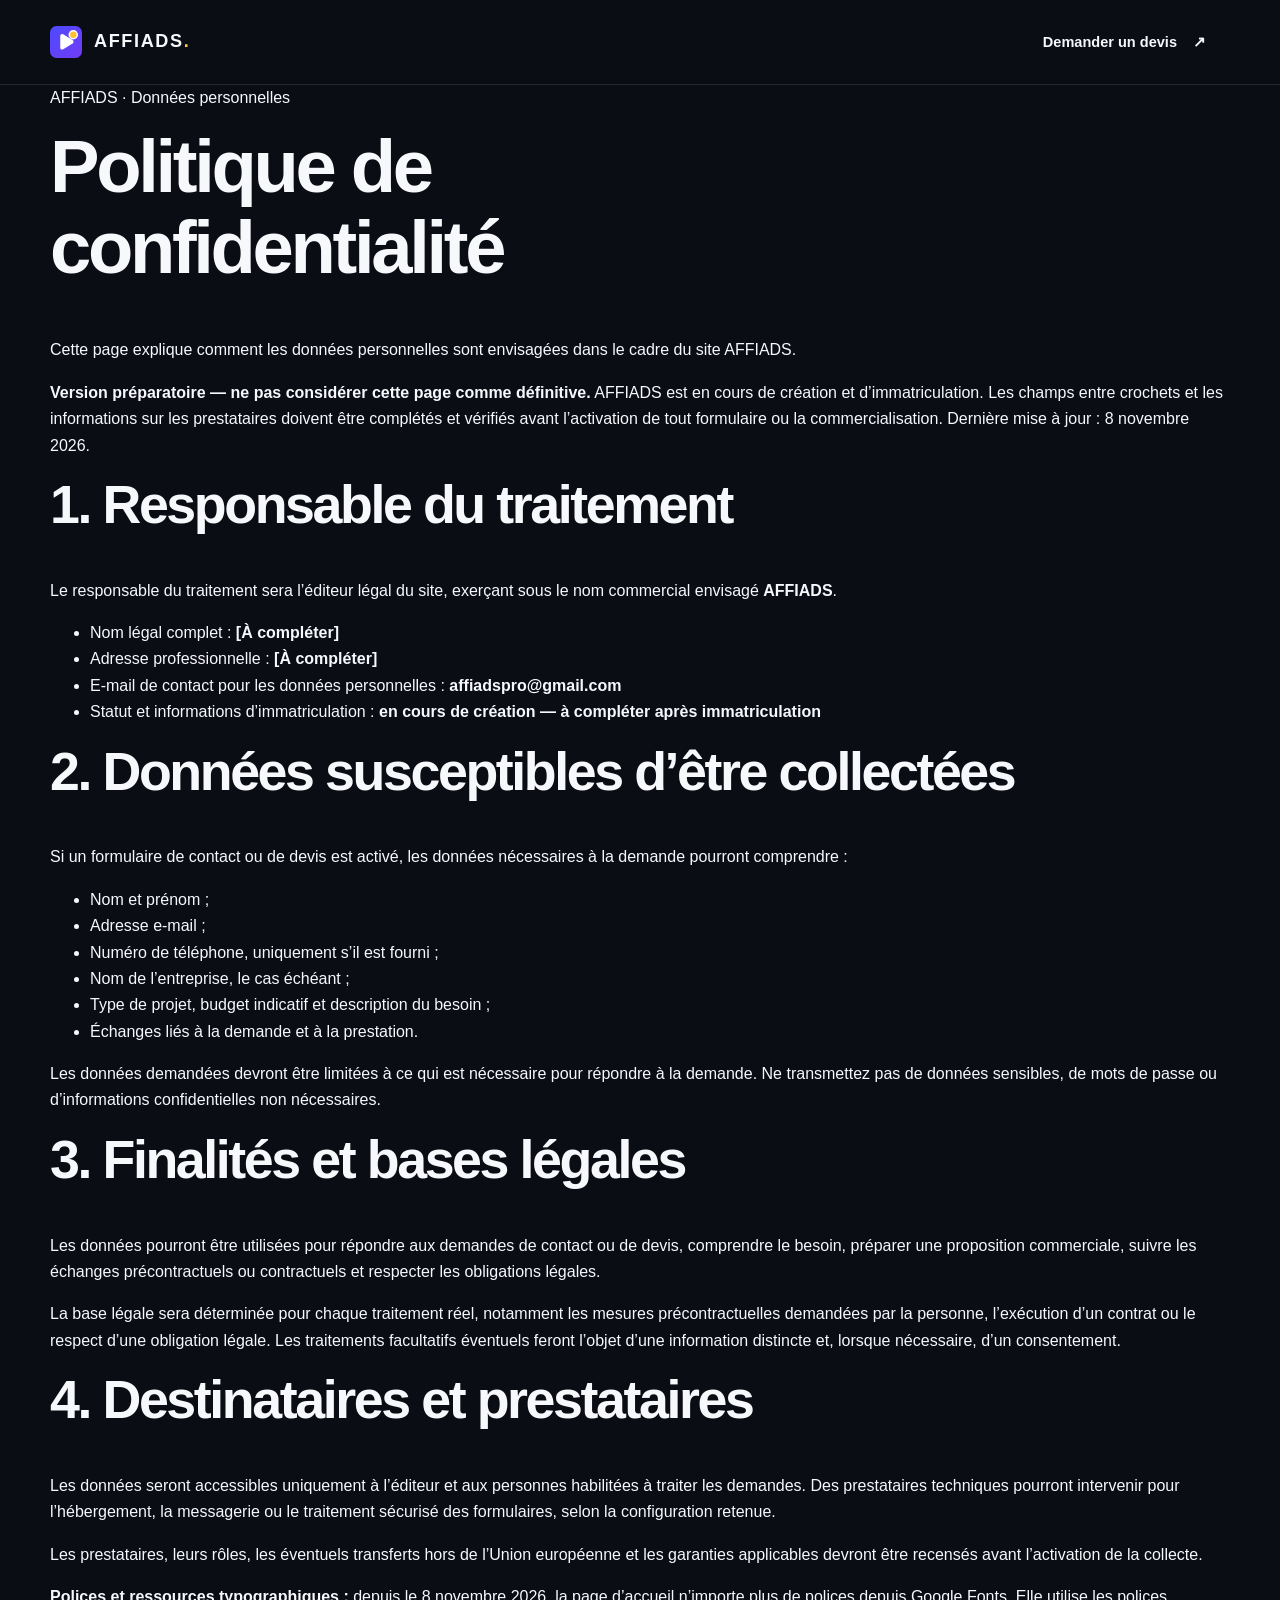
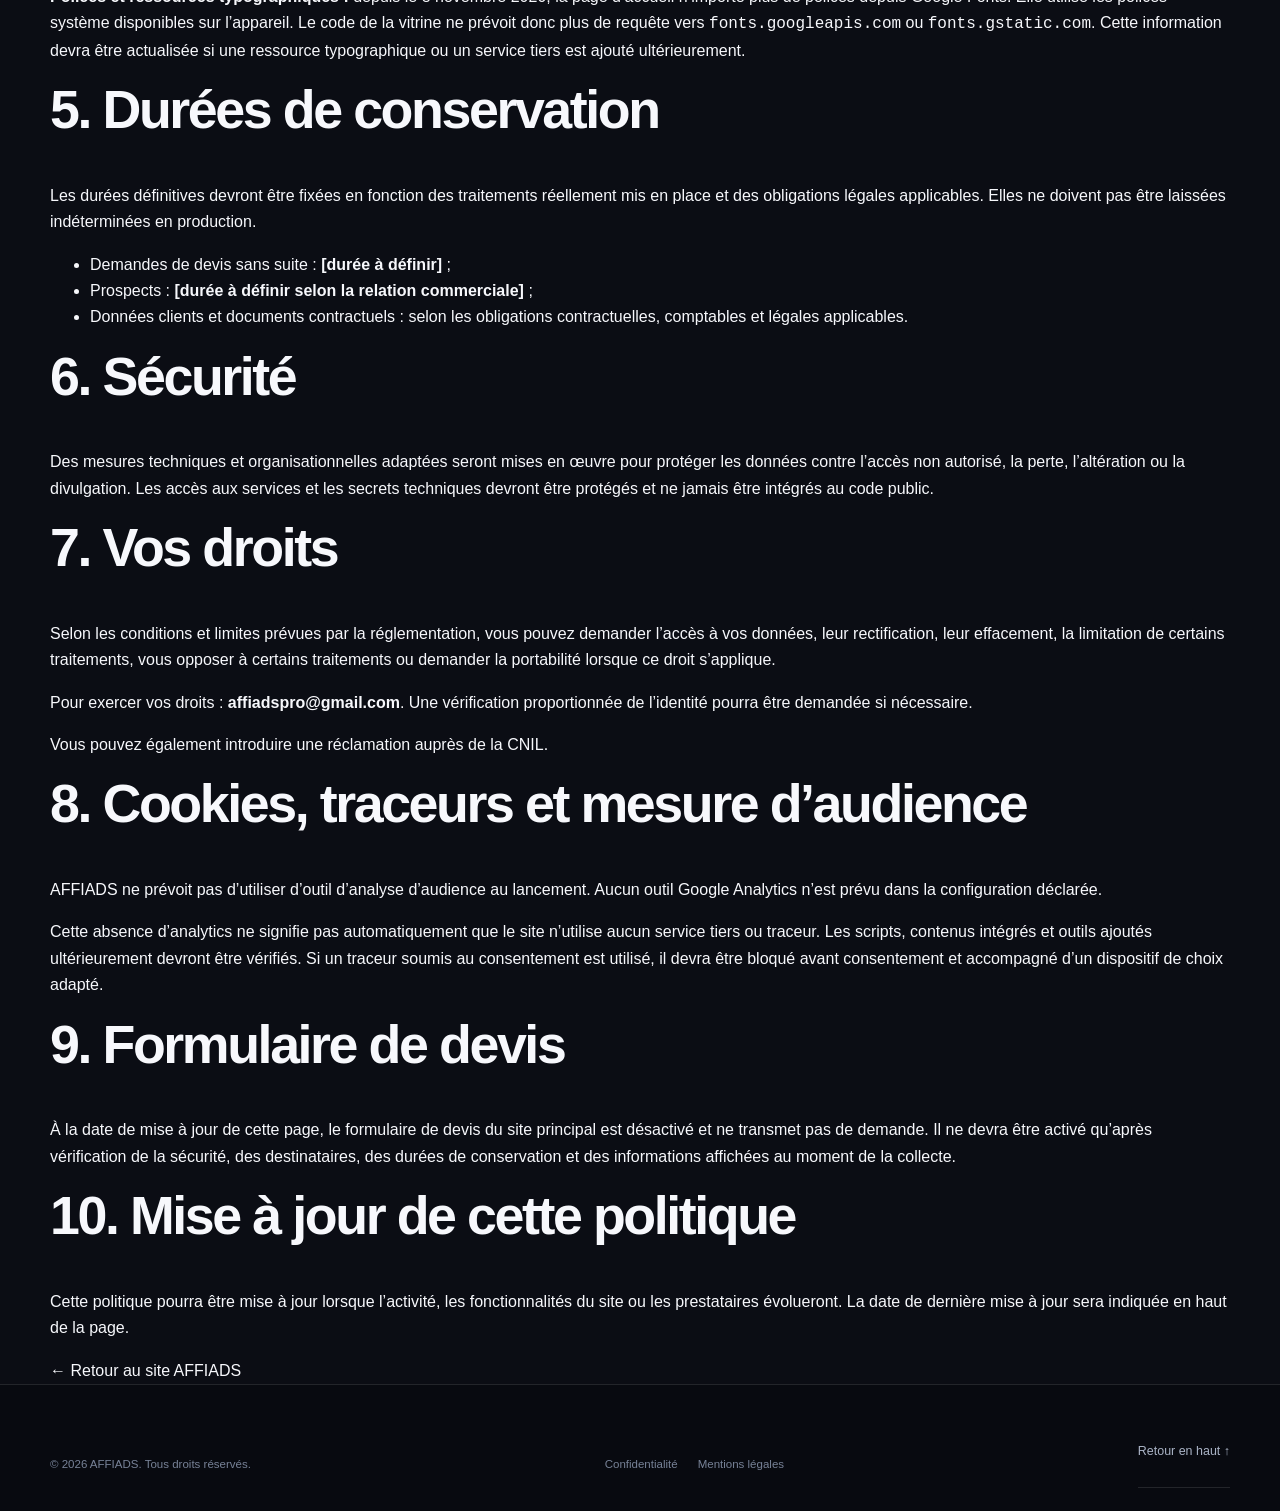
==== commit d7aa3a3a: "Refresh stylesheet cache version after AFFIADS redesign" ====
--- a/confidentialite.html
+++ b/confidentialite.html
@@ -13,7 +13,7 @@
   <link rel="apple-touch-icon" sizes="180x180" href="./apple-touch-icon.png">
   <link rel="canonical" href="https://mansstyle59.github.io/AFFIADS/confidentialite.html">
   <title>Politique de confidentialité — AFFIADS</title>
-  <link rel="stylesheet" href="./styles.css?v=20261109-4">
+  <link rel="stylesheet" href="./styles.css?v=20261109-5">
 </head>
 <body>
   <a class="skip-link" href="#contenu">Aller au contenu</a>
--- a/styles.css
+++ b/styles.css
@@ -1,696 +1,30 @@
-/* AFFIADS — styles de la vitrine */
-:root {
-  color-scheme: light;
-  --ink: #111214;
-  --ink-soft: #292932;
-  --muted: #626b78;
-  --muted-strong: #667085;
-  --muted-soft: #596678;
-  --muted-on-dark: #aeb9c8;
-  --focus-ring: #5c53ff;
-  --paper: #f7f7fa;
-  --white: #ffffff;
-  --line: #e7e7ef;
-  --accent: #ffc12e;
-  --accent-dark: #5148ff;
-  --blue: #6d3cf5;
-  --violet: #713cf4;
-  --brand-gradient: linear-gradient(135deg, #4d4aff 0%, #713cf4 100%);
-  --radius-lg: 28px;
-  --radius-md: 18px;
-  --shadow-card: 0 18px 60px rgba(16, 24, 39, .07);
-  --container: 1160px;
-  --safe-top: env(safe-area-inset-top, 0px);
-  --safe-bottom: env(safe-area-inset-bottom, 0px);
-  --font-body: -apple-system, BlinkMacSystemFont, "Segoe UI", "Noto Sans", sans-serif;
-  --font-heading: "Avenir Next", -apple-system, BlinkMacSystemFont, "Segoe UI", "Noto Sans", sans-serif;
-}
-
-* { box-sizing: border-box; }
-html { scroll-behavior: smooth; scroll-padding-top: 92px; }
-body::before {
-  content: "";
-  position: fixed;
-  top: 0;
-  inset-inline: 0;
-  height: var(--safe-top);
-  z-index: 110;
-  pointer-events: none;
-  background: #101827;
-}
-body {
-  margin: 0;
-  color: var(--ink);
-  background: var(--paper);
-  font-family: var(--font-body);
-  font-size: 16px;
-  line-height: 1.6;
-  -webkit-font-smoothing: antialiased;
-  text-rendering: optimizeLegibility;
-}
-body, button, input, select, textarea { font-family: var(--font-body); }
-a { color: inherit; text-decoration: none; }
-button, input, select, textarea { font: inherit; }
-button, a, input, select, textarea { -webkit-tap-highlight-color: transparent; }
-img, svg { max-width: 100%; }
-::selection { color: var(--ink); background: var(--accent); }
-.container { width: min(var(--container), calc(100% - 48px)); margin-inline: auto; }
-.section { position: relative; padding: 112px 0; }
-.skip-link { position: absolute; z-index: 1000; top: 8px; left: 8px; padding: 12px 16px; transform: translateY(-150%); color: var(--ink); background: var(--accent); border-radius: 10px; }
-.skip-link:focus { transform: translateY(0); }
-
-h1, h2, h3, p { margin-top: 0; }
-h1, h2, h3 { font-family: var(--font-heading); letter-spacing: -.045em; }
-h1 { font-size: clamp(3.1rem, 6.6vw, 5.8rem); line-height: 1.02; font-weight: 800; }
-h2 { font-size: clamp(2.4rem, 4.5vw, 4.2rem); line-height: 1.08; font-weight: 800; }
-h3 { font-size: 1.45rem; line-height: 1.25; font-weight: 750; }
-.text-gradient { color: #5148ff; background: var(--brand-gradient); -webkit-background-clip: text; background-clip: text; -webkit-text-fill-color: transparent; }
-.text-muted { color: var(--muted); }
-.eyebrow { display: flex; align-items: center; gap: 12px; margin-bottom: 22px; color: var(--muted); font-size: .78rem; font-weight: 700; letter-spacing: .13em; text-transform: uppercase; }
-.eyebrow-line { display: inline-block; width: 28px; height: 2px; background: var(--accent-dark); }
-.button { display: inline-flex; align-items: center; justify-content: center; gap: 18px; min-height: 54px; padding: 0 22px; border: 1px solid transparent; border-radius: 999px; font-size: .92rem; font-weight: 700; transition: transform .2s ease, background .2s ease, border-color .2s ease; cursor: pointer; }
-.button:hover { transform: translateY(-2px); }
-.button:focus-visible, a:focus-visible, button:focus-visible, input:focus-visible, select:focus-visible, textarea:focus-visible { outline: 3px solid var(--focus-ring); outline-offset: 3px; }
-.button-primary { color: var(--ink); background: var(--accent); box-shadow: 0 8px 22px rgba(255, 193, 46, .20); }
-.button-primary:hover { background: #ffd45d; }
-.button-quiet { color: #e4eaf3; background: transparent; }
-.button-quiet:hover { color: var(--white); }
-.button-outline { color: var(--white); background: transparent; border-color: rgba(255,255,255,.25); }
-.button-outline:hover { border-color: var(--accent); }
-
-/* Header */
-.site-header { position: sticky; z-index: 100; top: 0; padding-top: var(--safe-top); color: var(--white); background: #101827; border-bottom: 1px solid rgba(255,255,255,.08); }
-.header-inner { display: flex; align-items: center; justify-content: space-between; min-height: 78px; }
-.brand { display: inline-flex; align-items: center; gap: 11px; flex-shrink: 0; }
-.brand-name { font-family: var(--font-heading); font-size: 1.12rem; font-weight: 800; letter-spacing: .08em; }
-.brand-dot { color: var(--accent); }
-.navigation { display: flex; align-items: center; gap: 34px; color: #c5ceda; font-size: .9rem; font-weight: 600; }
-.navigation a:not(.nav-cta):hover { color: var(--white); }
-.nav-cta { display: inline-flex; align-items: center; gap: 12px; padding: 11px 17px; color: var(--ink); background: var(--accent); border-radius: 999px; }
-.nav-cta:hover { background: #ffd45d; }
-.menu-toggle { display: none; }
-
+/* AFFIADS — identité visuelle vitrine 2026 */
+:root{color-scheme:dark;--bg:#0b0d14;--surface:#111522;--surface-2:#171c2b;--ink:#f7f8fc;--muted:#aab2c3;--muted-2:#7f899d;--line:rgba(255,255,255,.11);--purple:#5a43f5;--purple-light:#8878ff;--yellow:#ffc94f;--container:1180px;--safe-top:env(safe-area-inset-top,0px);--safe-bottom:env(safe-area-inset-bottom,0px);--font:-apple-system,BlinkMacSystemFont,"Segoe UI",Inter,Arial,sans-serif;--radius:24px}
+*{box-sizing:border-box}html{scroll-behavior:smooth;scroll-padding-top:100px}body{margin:0;background:var(--bg);color:var(--ink);font-family:var(--font);font-size:16px;line-height:1.65;-webkit-font-smoothing:antialiased}body::before{content:"";position:fixed;inset:0 0 auto;height:var(--safe-top);z-index:120;background:#0b0d14;pointer-events:none}body,button,a{ -webkit-tap-highlight-color:transparent}a{color:inherit;text-decoration:none}img{max-width:100%;display:block}button{font:inherit}h1,h2,h3,p{margin-top:0}h1,h2,h3{letter-spacing:-.045em;line-height:1.08}h1{font-size:clamp(2.7rem,5.8vw,5.25rem);font-weight:850;max-width:760px}h2{font-size:clamp(2.25rem,4.2vw,3.85rem);font-weight:800}h3{font-size:1.45rem}.container{width:min(var(--container),calc(100% - 56px));margin-inline:auto}.section{padding:110px 0}.skip-link{position:absolute;top:8px;left:8px;z-index:999;transform:translateY(-160%);padding:12px 18px;background:var(--yellow);color:#10121a;border-radius:10px}.skip-link:focus{transform:none}a:focus-visible,button:focus-visible,summary:focus-visible{outline:3px solid var(--yellow);outline-offset:4px}.brand{display:inline-flex;align-items:center;gap:12px;flex-shrink:0}.brand>span{font-weight:850;font-size:1.13rem;letter-spacing:.09em}.brand small{display:block;color:#8993a8;font-size:.62rem;font-weight:500;letter-spacing:0;margin-top:2px}.brand-dot{color:var(--yellow)}
+/* Header : navigation horizontale, opaque et stable */
+.site-header{position:sticky;top:0;z-index:100;padding-top:var(--safe-top);background:#0b0d14;border-bottom:1px solid var(--line)}.header-inner{min-height:84px;display:flex;align-items:center;justify-content:space-between;gap:24px}.main-navigation{display:flex;align-items:center;gap:clamp(14px,2.1vw,28px);font-size:.86rem;font-weight:650;color:#c3cada}.main-navigation>a:not(.nav-cta):hover{color:#fff}.nav-cta{display:inline-flex;align-items:center;gap:12px;padding:12px 18px;border-radius:999px;background:var(--yellow);color:#11131a;font-weight:800;white-space:nowrap}.nav-cta:hover{background:#ffda78}.menu-toggle{display:none}
 /* Hero */
-.hero { overflow: hidden; padding: 86px 0 32px; color: var(--white); background: var(--ink); }
-.hero-grid { position: relative; z-index: 1; display: grid; grid-template-columns: minmax(0, 1.05fr) minmax(360px, .95fr); align-items: center; gap: 48px; min-height: 520px; }
-.hero-copy { position: relative; z-index: 2; max-width: 650px; }
-.hero .eyebrow { color: #a6b2c4; }
-.hero h1 { margin-bottom: 26px; }
-.hero-lead { max-width: 520px; margin-bottom: 30px; color: #aeb9c8; font-size: 1.13rem; line-height: 1.75; }
-.hero-actions { display: flex; flex-wrap: wrap; align-items: center; gap: 12px; }
-.hero-note { display: flex; align-items: center; gap: 10px; margin-top: 34px; color: #8290a3; font-size: .82rem; }
-.note-icon { display: grid; place-items: center; width: 24px; height: 24px; color: var(--accent); border: 1px solid rgba(255,193,46,.38); border-radius: 50%; }
-.hero-visual { position: relative; display: grid; place-items: center; min-height: 470px; isolation: isolate; }
-.hero-glow { position: absolute; width: 440px; height: 440px; border-radius: 50%; filter: blur(80px); opacity: .16; pointer-events: none; }
-.hero-glow-one { top: -190px; right: -100px; background: #6d3cf5; }
-.hero-glow-two { bottom: -230px; left: 8%; background: #ffc12e; }
-.visual-orbit { position: absolute; border: 1px solid rgba(185, 202, 223, .17); border-radius: 50%; transform: rotate(-26deg); }
-.orbit-outer { width: min(430px, 95%); aspect-ratio: 1; }
-.orbit-inner { width: min(330px, 74%); aspect-ratio: 1; border-color: rgba(183,243,107,.2); transform: rotate(34deg); }
-.visual-core { position: relative; z-index: 1; display: flex; flex-direction: column; align-items: center; justify-content: center; width: 210px; height: 210px; border: 1px solid rgba(255,255,255,.2); border-radius: 50%; background: radial-gradient(circle at 35% 25%, #2b3b50, #151f2e 68%); box-shadow: 0 0 70px rgba(109,60,245,.14), inset 0 0 36px rgba(255,255,255,.04); }
-.core-brand-icon { display: block; width: 54px; height: 54px; margin-bottom: 10px; border-radius: 14px; }
-.visual-core p { margin: 0; font: 800 1rem var(--font-heading); letter-spacing: .16em; }
-.visual-core small { margin-top: 3px; color: #8392a6; font-size: .63rem; letter-spacing: .1em; text-transform: uppercase; }
-.floating-card { position: absolute; z-index: 2; display: flex; align-items: center; gap: 12px; padding: 15px 17px; border: 1px solid rgba(255,255,255,.13); border-radius: 15px; background: rgba(27, 39, 55, .88); box-shadow: 0 16px 40px rgba(0,0,0,.16); backdrop-filter: blur(12px); }
-.floating-card strong, .floating-card small { display: block; }
-.floating-card strong { color: #f0f4f9; font-size: .82rem; }
-.floating-card small { margin-top: 2px; color: #91a0b3; font-size: .68rem; }
-.card-web { top: 15%; left: 0; }
-.card-ai { right: -2%; bottom: 17%; }
-.floating-icon { display: grid; place-items: center; width: 38px; height: 38px; border-radius: 11px; font-size: 1.2rem; }
-.icon-web { color: var(--blue); background: rgba(109,60,245,.14); }
-.icon-ai { color: var(--accent); background: rgba(255,193,46,.14); }
-.visual-label { position: absolute; bottom: 2%; display: flex; align-items: center; gap: 9px; color: #8492a5; font-size: .76rem; }
-.pulse-dot { width: 7px; height: 7px; border-radius: 50%; background: var(--accent); box-shadow: 0 0 0 5px rgba(255,193,46,.12); }
-.hero-bottom { display: flex; align-items: center; gap: 32px; padding: 24px 0 0; border-top: 1px solid rgba(255,255,255,.1); color: #768499; font-size: .75rem; }
-.hero-bottom > span { flex-shrink: 0; text-transform: uppercase; letter-spacing: .12em; }
-.domain-list { display: flex; align-items: center; flex-wrap: wrap; gap: 18px; color: #a6b2c2; }
-.domain-list i { width: 4px; height: 4px; border-radius: 50%; background: var(--accent); }
-
-/* Services */
-.services { background: var(--paper); }
-.section-heading { display: flex; align-items: end; justify-content: space-between; gap: 48px; margin-bottom: 48px; }
-.section-heading h2 { margin-bottom: 0; }
-.section-intro { max-width: 390px; margin-bottom: 8px; color: var(--muted); line-height: 1.8; }
-.service-grid { display: grid; grid-template-columns: repeat(3, minmax(0, 1fr)); gap: 16px; }
-.service-card { display: flex; flex-direction: column; min-width: 0; padding: 28px; border: 1px solid var(--line); border-radius: var(--radius-md); background: var(--white); transition: transform .22s ease, box-shadow .22s ease, border-color .22s ease; }
-.service-card:hover { transform: translateY(-5px); border-color: #d8d5ff; box-shadow: var(--shadow-card); }
-.service-card-featured { border-color: #d8d5ff; background: linear-gradient(145deg, #fff 58%, #f5f3ff); }
-.service-card-ai { color: var(--white); border-color: #263548; background: var(--ink); }
-.service-top { display: flex; align-items: center; justify-content: space-between; margin-bottom: 30px; }
-.service-number { color: var(--muted-strong); font-size: .75rem; font-weight: 700; letter-spacing: .1em; }
-.service-icon { display: grid; place-items: center; width: 44px; height: 44px; color: #5148ff; background: #f0efff; border-radius: 13px; font-size: 1.25rem; }
-.service-card-ai .service-icon { color: var(--accent); background: rgba(183,243,107,.12); }
-.service-tag { margin-bottom: 9px; color: var(--muted-strong); font-size: .74rem; font-weight: 700; letter-spacing: .08em; text-transform: uppercase; }
-.service-card-ai .service-number, .service-card-ai .service-tag { color: var(--muted-on-dark); }
-.service-card h3 { margin-bottom: 12px; }
-.service-card > p:not(.service-tag) { margin-bottom: 18px; color: var(--muted); font-size: .91rem; }
-.service-card-ai > p:not(.service-tag) { color: #aeb9c8; }
-.service-card ul { display: grid; gap: 8px; margin: 0 0 25px; padding: 0; list-style: none; color: #526071; font-size: .82rem; }
-.service-card-ai ul { color: #c4ceda; }
-.service-card li::before { content: "✓"; margin-right: 9px; color: #5148ff; font-weight: 800; }
-.service-card-ai li::before { color: var(--accent); }
-.text-link { display: inline-flex; align-items: center; gap: 9px; margin-top: auto; color: #243244; font-size: .84rem; font-weight: 700; }
-.service-card-ai .text-link { color: var(--accent); }
-.text-link span { transition: transform .2s ease; }
-.text-link:hover span { transform: translate(3px, -3px); }
-
-/* Concepts de démonstration — exemples fictifs, sans références client */
-.showcase { background: #f0f3f7; }
-.showcase-heading { align-items: end; }
-.showcase-heading .section-intro { max-width: 430px; }
-.concept-grid { display: grid; grid-template-columns: repeat(3, minmax(0, 1fr)); gap: 18px; }
-.concept-card { display: flex; flex-direction: column; min-width: 0; padding: 24px; border: 1px solid #e0e5ec; border-radius: 22px; background: var(--white); box-shadow: 0 12px 38px rgba(16,24,39,.035); }
-.concept-meta { display: flex; flex-wrap: wrap; align-items: center; justify-content: space-between; gap: 8px; margin-bottom: 18px; color: var(--muted); font-size: .68rem; font-weight: 700; letter-spacing: .06em; text-transform: uppercase; }
-.concept-meta span:first-child { padding: 5px 9px; color: #5148ff; border-radius: 999px; background: #f0efff; }
-.concept-card h3 { margin-bottom: 10px; font-size: 1.28rem; }
-.concept-card > p:not(.concept-disclaimer) { min-height: 92px; margin-bottom: 18px; color: #657184; font-size: .86rem; line-height: 1.75; }
-.concept-preview { min-width: 0; min-height: 220px; margin-bottom: 20px; overflow: hidden; border: 1px solid #e4e8ee; border-radius: 15px; background: #f8f9fc; }
-.preview-browser { display: flex; align-items: center; gap: 5px; height: 29px; padding: 0 10px; border-bottom: 1px solid #e7eaf0; background: #fff; }
-.preview-browser > span { width: 5px; height: 5px; border-radius: 50%; background: #d7dce4; }
-.preview-browser small { margin-left: 6px; color: #9aa3af; font-size: .56rem; }
-.preview-site-nav { display: flex; align-items: center; justify-content: space-between; gap: 8px; padding: 12px 13px; color: #39475a; background: #fff; }
-.preview-site-nav strong { color: #5148ff; font-size: .62rem; letter-spacing: .12em; }
-.preview-site-nav span { color: #8994a2; font-size: .48rem; }
-.preview-site-hero { padding: 19px 16px 17px; color: #fff; background: linear-gradient(125deg, #18283b, #3b376f); }
-.preview-site-hero small { display: block; margin-bottom: 8px; color: #ffd45d; font-size: .48rem; letter-spacing: .1em; }
-.preview-site-hero strong { display: block; font: 800 1.12rem/1.12 var(--font-heading); letter-spacing: -.04em; }
-.preview-lines { display: grid; gap: 5px; margin: 10px 0; }
-.preview-lines i { display: block; width: 75%; height: 3px; border-radius: 4px; background: rgba(255,255,255,.28); }
-.preview-lines i:last-child { width: 52%; }
-.preview-cta { display: inline-block; padding: 6px 9px; color: #1b2330; border-radius: 999px; background: #ffc12e; font-size: .5rem; font-weight: 700; }
-.preview-site-bottom { display: flex; justify-content: space-around; padding: 9px 6px; color: #738095; background: #fff; font-size: .48rem; }
-.preview-dashboard { padding: 14px; background: #f7f8fb; }
-.preview-dashboard-head { display: flex; align-items: center; justify-content: space-between; gap: 6px; margin-bottom: 12px; color: #344256; }
-.preview-dashboard-head strong { font-size: .7rem; }
-.preview-dashboard-head span { color: #929cab; font-size: .48rem; }
-.preview-dashboard-stats { display: grid; grid-template-columns: repeat(3, minmax(0,1fr)); gap: 6px; margin-bottom: 10px; }
-.preview-dashboard-stats div { padding: 8px; border: 1px solid #e5e9f0; border-radius: 8px; background: #fff; }
-.preview-dashboard-stats small, .preview-dashboard-stats strong { display: block; }
-.preview-dashboard-stats small { color: #8b96a5; font-size: .47rem; }
-.preview-dashboard-stats strong { margin-top: 3px; color: #5148ff; font-size: .95rem; }
-.preview-dashboard-row { display: flex; align-items: center; gap: 8px; padding: 8px 0; border-top: 1px solid #e7eaf0; }
-.preview-avatar { display: grid; place-items: center; flex: 0 0 22px; height: 22px; color: #5148ff; border-radius: 7px; background: #eceaff; font-size: .55rem; font-weight: 800; }
-.avatar-yellow { color: #8b6100; background: #fff2c9; }
-.avatar-violet { color: #6737bf; background: #f0e8ff; }
-.preview-dashboard-row div { min-width: 0; flex: 1; }
-.preview-dashboard-row strong, .preview-dashboard-row small { display: block; overflow: hidden; text-overflow: ellipsis; white-space: nowrap; }
-.preview-dashboard-row strong { color: #485569; font-size: .55rem; }
-.preview-dashboard-row small { color: #9aa3af; font-size: .47rem; }
-.preview-dashboard-row > i { width: 6px; height: 6px; border-radius: 50%; background: #ffc12e; }
-.preview-assistant { padding: 14px; background: #f7f8fb; }
-.preview-assistant-head { display: flex; align-items: center; gap: 7px; margin-bottom: 12px; }
-.assistant-spark { display: grid; place-items: center; width: 26px; height: 26px; color: #ffc12e; border-radius: 8px; background: #18283b; }
-.preview-assistant-head div { min-width: 0; flex: 1; }
-.preview-assistant-head strong, .preview-assistant-head small { display: block; }
-.preview-assistant-head strong { color: #344256; font-size: .58rem; }
-.preview-assistant-head small { color: #929cab; font-size: .48rem; }
-.assistant-state { padding: 4px 6px; color: #785a13; border-radius: 999px; background: #fff2c9; font-size: .46rem; }
-.assistant-message, .assistant-summary { display: grid; gap: 5px; margin-bottom: 8px; padding: 10px; border: 1px solid #e4e8ef; border-radius: 9px; background: #fff; }
-.assistant-message small, .assistant-summary small { color: #8b96a5; font-size: .46rem; font-weight: 700; letter-spacing: .06em; }
-.assistant-message span, .assistant-summary span { color: #526071; font-size: .55rem; line-height: 1.5; }
-.assistant-summary { border-color: #ded8ff; background: #f4f1ff; }
-.assistant-review { display: flex; align-items: center; gap: 7px; padding: 9px; color: #2e6335; border-radius: 8px; background: #eaf6e9; font-size: .53rem; }
-.assistant-review span { font-weight: 900; }
-.concept-benefits { display: grid; gap: 7px; margin: 0 0 16px; padding: 0; list-style: none; color: #566477; font-size: .78rem; }
-.concept-benefits li::before { content: "✓"; margin-right: 8px; color: #5148ff; font-weight: 800; }
-.concept-card-highlight { border-color: #d9d4ff; background: linear-gradient(160deg, #fff 55%, #f6f3ff); }
-.concept-disclaimer { margin: auto 0 0; padding-top: 12px; border-top: 1px solid #edf0f4; color: var(--muted-strong); font-size: .67rem; line-height: 1.6; }
-.workflow-demo { margin-top: 28px; padding: 30px; border: 1px solid #25364b; border-radius: 24px; color: #f4f7fb; background: #172233; }
-.workflow-demo-copy { display: grid; grid-template-columns: minmax(0, .8fr) minmax(0, 1.2fr); align-items: start; gap: 28px; }
-.workflow-demo-copy .eyebrow { grid-column: 1 / -1; margin-bottom: -10px; }
-.workflow-demo-copy h3 { margin: 0; font-size: clamp(1.35rem, 2.7vw, 2rem); }
-.workflow-demo-copy > p:last-child { max-width: 570px; margin: 0; color: #aeb9c8; font-size: .86rem; line-height: 1.75; }
-.workflow-steps { display: grid; grid-template-columns: repeat(4, minmax(0, 1fr)); gap: 12px; margin: 26px 0 16px; padding: 0; list-style: none; }
-.workflow-steps li { position: relative; min-width: 0; padding: 16px; border: 1px solid rgba(255,255,255,.13); border-radius: 13px; background: #1d2b3e; }
-.workflow-steps li:not(:last-child)::after { content: "→"; position: absolute; top: 50%; right: -12px; z-index: 1; color: #ffc12e; font-size: 1.1rem; font-weight: 800; transform: translate(50%, -50%); }
-.workflow-number { display: block; margin-bottom: 12px; color: #ffc12e; font-size: .7rem; font-weight: 800; letter-spacing: .08em; }
-.workflow-steps strong, .workflow-steps small { display: block; }
-.workflow-steps strong { color: #f4f7fb; font-size: .83rem; }
-.workflow-steps small { margin-top: 5px; color: #9caabd; font-size: .7rem; line-height: 1.5; }
-.workflow-disclaimer { margin: 0; color: #8392a6; font-size: .68rem; line-height: 1.6; }
-@media (max-width: 1000px) {
-  .concept-grid { grid-template-columns: repeat(2, minmax(0, 1fr)); }
-  .concept-card:last-child { grid-column: 1 / -1; }
-  .concept-card > p:not(.concept-disclaimer) { min-height: 0; }
-  .workflow-steps { grid-template-columns: repeat(2, minmax(0, 1fr)); }
-  .workflow-steps li:nth-child(2)::after { display: none; }
-  .workflow-steps li:nth-child(3)::after { content: "↓"; top: auto; right: 50%; bottom: -15px; transform: translateX(50%); }
-}
-@media (max-width: 760px) {
-  .concept-grid { grid-template-columns: 1fr; }
-  .concept-card:last-child { grid-column: auto; }
-  .concept-preview { min-height: 215px; }
-  .workflow-demo { padding: 23px 18px; }
-  .workflow-demo-copy { grid-template-columns: 1fr; gap: 12px; }
-  .workflow-demo-copy .eyebrow { margin-bottom: 0; }
-  .workflow-steps { grid-template-columns: 1fr; gap: 12px; }
-  .workflow-steps li:not(:last-child)::after { content: "↓"; top: auto; right: 50%; bottom: -15px; transform: translateX(50%); }
-}
-
-/* Approach */
-.approach { color: var(--white); background: #172233; }
-.approach-grid { display: grid; grid-template-columns: minmax(0, .85fr) minmax(0, 1.15fr); gap: 100px; align-items: center; }
-.approach-copy .eyebrow { color: #8d9bad; }
-.approach-copy h2 { margin-bottom: 25px; }
-.approach-copy > p:not(.eyebrow) { max-width: 450px; margin-bottom: 30px; color: #a9b5c5; line-height: 1.85; }
-.steps { border-top: 1px solid rgba(255,255,255,.13); }
-.step { display: grid; grid-template-columns: 48px minmax(0, 1fr) 30px; align-items: start; gap: 18px; padding: 28px 0; border-bottom: 1px solid rgba(255,255,255,.13); }
-.step-number { padding-top: 3px; color: var(--accent); font-size: .78rem; font-weight: 700; }
-.step h3 { margin-bottom: 7px; font-size: 1.2rem; }
-.step p { max-width: 450px; margin: 0; color: #9caabd; font-size: .9rem; }
-.step-arrow { color: #718198; font-size: 1.3rem; }
-
+.hero{position:relative;overflow:hidden;padding:82px 0 26px;background:#0b0d14}.hero-layout{position:relative;z-index:1;display:grid;grid-template-columns:minmax(0,1.08fr) minmax(380px,.92fr);align-items:center;gap:52px;min-height:550px}.hero-content{max-width:720px}.eyebrow,.section-label{color:#8e99ad;font-size:.72rem;font-weight:800;letter-spacing:.16em;text-transform:uppercase}.eyebrow{display:flex;align-items:center;gap:12px;margin-bottom:25px}.eyebrow>span{width:28px;height:2px;background:var(--purple-light)}.hero h1{margin-bottom:26px}.hero h1 em{font-style:normal;color:var(--purple-light)}.hero-text{max-width:630px;margin-bottom:30px;color:#b5bece;font-size:1.12rem;line-height:1.85}.hero-actions{display:flex;flex-wrap:wrap;align-items:center;gap:15px}.button{min-height:56px;display:inline-flex;align-items:center;justify-content:center;gap:16px;padding:0 24px;border-radius:999px;font-size:.91rem;font-weight:800;transition:transform .2s ease,background .2s ease}.button:hover{transform:translateY(-2px)}.button-yellow{background:var(--yellow);color:#10121a;box-shadow:0 10px 32px rgba(255,201,79,.13)}.button-yellow:hover{background:#ffda78}.button-text{color:#d8deea}.button-text:hover{color:#fff}.hero-proof{display:flex;align-items:center;gap:11px;margin-top:34px;color:#8c97aa;font-size:.8rem}.proof-icon{display:grid;place-items:center;width:25px;height:25px;border:1px solid rgba(255,201,79,.35);border-radius:50%;color:var(--yellow)}.hero-art{position:relative;display:grid;place-items:center;min-height:480px;isolation:isolate}.hero-shape{position:absolute;border-radius:50%;filter:blur(65px);opacity:.18;pointer-events:none}.shape-one{width:380px;height:380px;right:5%;top:-10%;background:#5a43f5}.shape-two{width:240px;height:240px;bottom:-10%;left:0;background:#ffc94f}.art-ring{position:absolute;border:1px solid rgba(193,204,227,.17);border-radius:50%}.ring-a{width:min(430px,95%);aspect-ratio:1;transform:rotate(-25deg)}.ring-b{width:min(320px,72%);aspect-ratio:1;border-color:rgba(136,120,255,.35);transform:rotate(24deg)}.art-center{position:relative;display:flex;flex-direction:column;align-items:center;justify-content:center;width:210px;height:210px;border:1px solid rgba(255,255,255,.16);border-radius:50%;background:#151a29;box-shadow:0 0 80px rgba(90,67,245,.22)}.art-center img{border-radius:18px;margin-bottom:13px}.art-center strong{font-size:1.1rem;letter-spacing:.15em}.art-center strong span{color:var(--yellow)}.art-center small{margin-top:4px;color:#7e8aa1;font-size:.57rem;letter-spacing:.12em}.art-card{position:absolute;display:flex;align-items:center;gap:12px;padding:15px 18px;background:#171c2b;border:1px solid rgba(255,255,255,.13);border-radius:17px;box-shadow:0 18px 45px rgba(0,0,0,.2)}.art-card-top{top:15%;left:0}.art-card-bottom{right:-2%;bottom:17%}.art-card b,.art-card small{display:block}.art-card b{font-size:.85rem}.art-card small{margin-top:2px;color:#929db0;font-size:.68rem}.art-icon{display:grid;place-items:center;width:40px;height:40px;border-radius:12px;font-size:1.2rem}.art-icon.purple{background:rgba(90,67,245,.18);color:#9b8fff}.art-icon.yellow{background:rgba(255,201,79,.14);color:var(--yellow)}.art-caption{position:absolute;bottom:0;color:#8792a6;font-size:.75rem}.art-caption i{display:inline-block;width:7px;height:7px;margin-right:8px;background:var(--yellow);border-radius:50%}.hero-footer{display:flex;align-items:center;gap:28px;padding:23px 0 0;border-top:1px solid var(--line);color:#778399;font-size:.72rem}.hero-footer>span{font-weight:800;letter-spacing:.12em;white-space:nowrap}.hero-footer div{display:flex;flex-wrap:wrap;gap:14px;color:#b0bacb}.hero-footer b{color:var(--yellow)}
+/* Intro */
+.intro{background:#f4f5f8;color:#12141c}.intro-grid{display:grid;grid-template-columns:.65fr 1.35fr;gap:70px}.section-label{display:block;margin-bottom:20px;color:#6d6d82}.intro .section-label{padding-top:13px}.intro h2 span,.section-head h2 span,.difference h2 span,.about h2 span,.faq h2 span,.contact h2 span{color:#6a55f5}.intro-grid>div>p:last-child{max-width:700px;margin:24px 0 0;color:#606778;font-size:1.08rem;line-height:1.9}
+/* Expertises */
+.services{background:#fff;color:#12141c}.section-head{display:flex;align-items:end;justify-content:space-between;gap:50px;margin-bottom:48px}.section-head h2{margin:0}.section-head>p{max-width:400px;margin:0 0 7px;color:#667082;line-height:1.85}.services-grid{display:grid;grid-template-columns:repeat(4,minmax(0,1fr));gap:17px}.service-card{display:flex;flex-direction:column;min-width:0;padding:27px 24px;border:1px solid #e7e9ef;border-radius:21px;background:#fff;transition:transform .2s ease,box-shadow .2s ease,border-color .2s ease}.service-card:hover{transform:translateY(-4px);border-color:#d6d0ff;box-shadow:0 18px 45px rgba(24,24,48,.08)}.service-main{background:linear-gradient(155deg,#fff 55%,#f3f0ff);border-color:#dcd6ff}.card-index{color:#7a8192;font-size:.66rem;font-weight:800;letter-spacing:.08em}.service-symbol{display:grid;place-items:center;width:48px;height:48px;margin:27px 0 20px;border-radius:15px;background:#f0edff;color:#624af5;font-size:1.45rem}.service-card h3{margin-bottom:12px;font-size:1.35rem}.service-card>p{margin-bottom:18px;color:#697183;font-size:.87rem;line-height:1.75}.service-card ul{display:grid;gap:8px;margin:0 0 25px;padding:0;list-style:none;color:#4f596b;font-size:.78rem}.service-card li::before{content:"✓";margin-right:8px;color:#654df5;font-weight:900}.service-card>a{display:inline-flex;gap:8px;align-items:center;margin-top:auto;color:#25283a;font-size:.82rem;font-weight:800}.service-card>a span,.text-link span{color:#634cf4}
+/* Difference */
+.difference{background:#111522}.difference-grid{display:grid;grid-template-columns:.9fr 1.1fr;gap:100px;align-items:center}.difference-copy h2{margin-bottom:24px}.difference-copy>p:not(.section-label){max-width:480px;margin-bottom:28px;color:#aab4c6;line-height:1.85}.principles{border-top:1px solid var(--line)}.principles article{display:grid;grid-template-columns:52px 1fr;gap:20px;padding:26px 0;border-bottom:1px solid var(--line)}.principles article>span{color:var(--purple-light);font-weight:800;font-size:.8rem}.principles h3{margin:0 0 7px;font-size:1.16rem}.principles p{margin:0;color:#9ba6b8;font-size:.88rem}
+/* Concepts */
+.projects{background:#f1f3f7;color:#141621}.project-grid{display:grid;grid-template-columns:repeat(3,minmax(0,1fr));gap:20px}.project-card{overflow:hidden;border:1px solid #e0e4eb;border-radius:23px;background:#fff}.project-visual{height:260px;padding:22px;display:flex;align-items:center;justify-content:center;overflow:hidden}.visual-business{background:#18243a}.mock-browser{position:absolute;align-self:flex-start;width:100%;max-width:320px;display:flex;align-items:center;gap:5px;padding:9px 12px;background:#fff;border-radius:8px 8px 0 0;color:#8b94a3;font-size:.56rem}.mock-browser i{width:6px;height:6px;border-radius:50%;background:#d8dce4}.mock-browser span{margin-left:6px}.mock-business{width:100%;max-width:320px;padding:30px 24px 24px;background:linear-gradient(135deg,#252d54,#493c87);border-radius:8px;color:#fff}.mock-business small{display:block;color:#ffcf59;font-size:.6rem;letter-spacing:.1em}.mock-business strong{display:block;margin:14px 0;font-size:1.65rem;line-height:1.15}.mock-button{display:inline-block;padding:8px 12px;background:#ffcf59;color:#151722;border-radius:999px;font-size:.65rem;font-weight:800}.visual-dashboard{display:block;background:#e9edf4;padding:28px}.mock-dash-head{display:flex;justify-content:space-between;align-items:center;color:#31384a;font-size:.75rem}.mock-dash-head span{color:#929bac;font-size:.58rem}.mock-metrics{display:grid;grid-template-columns:repeat(3,1fr);gap:8px;margin:18px 0}.mock-metrics i{height:48px;border-radius:9px;background:#fff;border:1px solid #dfe4ed}.mock-task{display:flex;justify-content:space-between;gap:10px;padding:13px 12px;margin-bottom:8px;border-radius:9px;background:#fff;color:#4c5669;font-size:.68rem}.mock-task span{color:#7764e8}.visual-ai{background:#e9e6ff}.ai-window{width:100%;max-width:330px;padding:18px;border-radius:15px;background:#fff;box-shadow:0 15px 40px rgba(55,42,110,.12);color:#24243a}.ai-title{display:flex;align-items:center;gap:8px}.ai-title>span{display:grid;place-items:center;width:28px;height:28px;background:#6049ef;color:#fff;border-radius:8px}.ai-title b{font-size:.78rem}.ai-title small{margin-left:auto;color:#9293a8;font-size:.55rem}.ai-window>p{margin:17px 0 10px;color:#6e7185;font-size:.7rem}.ai-result{padding:13px;border-radius:9px;background:#f3f1ff;color:#77718e;font-size:.65rem}.ai-result strong{display:block;margin-top:4px;color:#3b3659}.ai-validation{margin-top:10px;color:#427b55;font-size:.65rem;font-weight:700}.project-info{padding:24px}.project-info>span{color:#6752e8;font-size:.65rem;font-weight:800;letter-spacing:.08em}.project-info h3{margin:12px 0;font-size:1.25rem}.project-info p{margin:0;color:#697183;font-size:.85rem;line-height:1.8}.project-disclaimer{margin:22px 0 0;color:#6f7888;font-size:.74rem}
+/* Méthode */
+.method{background:#fff;color:#141621}.method-grid{display:grid;grid-template-columns:repeat(4,minmax(0,1fr));gap:16px}.method-grid article{padding:25px;border:1px solid #e5e7ee;border-radius:18px}.method-grid article>span{display:block;margin-bottom:28px;color:#6752e8;font-size:.8rem;font-weight:900}.method-grid h3{font-size:1.2rem;margin-bottom:10px}.method-grid p{margin:0;color:#697183;font-size:.86rem;line-height:1.8}
+/* About */
+.about{background:#111522}.about-grid{display:grid;grid-template-columns:.7fr 1.3fr;gap:90px;align-items:center}.about-mark{display:flex;flex-direction:column;align-items:center;justify-content:center;min-height:280px;border:1px solid var(--line);border-radius:26px;background:#171c2b}.about-mark img{margin-bottom:20px;border-radius:20px}.about-mark span{color:#909bb0;font-size:.65rem;font-weight:800;letter-spacing:.14em}.about h2{margin-bottom:22px}.about-grid>div:last-child>p:not(.section-label){max-width:700px;color:#aab4c6;line-height:1.85}.text-link{display:inline-flex;align-items:center;gap:9px;margin-top:8px;font-weight:800;font-size:.88rem}
+/* FAQ */
+.faq{background:#f4f5f8;color:#141621}.faq-grid{display:grid;grid-template-columns:.7fr 1.3fr;gap:90px}.faq-grid>div:first-child>p:not(.section-label){color:#687183}.faq-items{border-top:1px solid #dfe2e9}.faq-items details{border-bottom:1px solid #dfe2e9}.faq-items summary{position:relative;padding:22px 40px 22px 0;cursor:pointer;list-style:none;font-weight:750}.faq-items summary::-webkit-details-marker{display:none}.faq-items summary::after{content:"+";position:absolute;right:4px;top:18px;color:#634cf4;font-size:1.5rem;font-weight:400}.faq-items details[open] summary::after{content:"−"}.faq-items details p{max-width:700px;padding:0 25px 20px 0;margin:0;color:#697183;font-size:.9rem;line-height:1.8}.faq-items a{color:#5b48df;text-decoration:underline}
 /* Contact */
-.contact { background: #edf1f5; }
-.contact-grid { display: grid; grid-template-columns: minmax(0, .8fr) minmax(0, 1.2fr); align-items: start; gap: 80px; }
-.contact-copy { position: sticky; top: 130px; }
-.contact-copy h2 { margin-bottom: 24px; }
-.contact-copy > p:not(.eyebrow) { max-width: 430px; color: var(--muted); line-height: 1.8; }
-.contact-promise { display: flex; align-items: start; gap: 12px; max-width: 370px; margin-top: 34px; padding-top: 22px; border-top: 1px solid #d8dee6; color: #596678; font-size: .86rem; }
-.promise-mark { display: grid; place-items: center; flex-shrink: 0; width: 25px; height: 25px; color: #5148ff; background: #eceaff; border-radius: 50%; }
-.quote-form { padding: 34px; border: 1px solid #e4e8ee; border-radius: var(--radius-lg); background: var(--white); box-shadow: 0 20px 70px rgba(16,24,39,.06); }
-.form-heading { display: flex; align-items: start; justify-content: space-between; gap: 16px; margin-bottom: 26px; }
-.form-kicker { display: block; margin-bottom: 7px; color: var(--muted-strong); font-size: .72rem; font-weight: 700; letter-spacing: .1em; text-transform: uppercase; }
-.form-heading h3 { margin-bottom: 0; font-size: 1.65rem; }
-.form-required { padding-top: 5px; color: var(--muted-strong); font-size: .7rem; white-space: nowrap; }
-.quote-form label { display: block; min-width: 0; margin-bottom: 17px; color: #39475a; font-size: .8rem; font-weight: 700; }
-.quote-form label > span { color: #5148ff; }
-.quote-form label small { color: var(--muted-strong); font-size: .72rem; font-weight: 400; }
-.form-row { display: grid; grid-template-columns: repeat(2, minmax(0, 1fr)); gap: 14px; }
-.quote-form input, .quote-form select, .quote-form textarea { display: block; width: 100%; min-width: 0; margin-top: 8px; padding: 13px 14px; color: var(--ink); border: 1px solid #dfe5ec; border-radius: 11px; outline: none; background: #fbfcfd; font-size: .87rem; font-weight: 400; transition: border-color .2s ease, box-shadow .2s ease; }
-.quote-form input::placeholder, .quote-form textarea::placeholder { color: var(--muted-strong); }
-.quote-form input:focus, .quote-form select:focus, .quote-form textarea:focus { border-color: #6d3cf5; box-shadow: 0 0 0 3px rgba(255,193,46,.20); }
-.quote-form input:focus-visible, .quote-form select:focus-visible, .quote-form textarea:focus-visible {
-  outline: 3px solid var(--focus-ring);
-  outline-offset: 3px;
-}
-.quote-form textarea { resize: vertical; min-height: 110px; }
-.form-submit { width: 100%; margin-top: 3px; border: 0; }
-.form-privacy { margin: 13px 0 0; color: var(--muted-strong); font-size: .72rem; line-height: 1.6; }
-.form-privacy a { color: #5148ff; text-decoration: underline; text-underline-offset: 2px; }
-.form-status { margin: 12px 0 0; font-size: .84rem; }
-.form-status:empty { display: none; }
-.form-status[data-state="success"] { color: #326c26; }
-.form-status[data-state="error"] { color: #a33b37; }
-.form-submit[disabled] { opacity: .65; cursor: wait; transform: none; }
-.form-submit[disabled][data-disabled-reason="setup"] { opacity: .55; cursor: not-allowed; }
-.quote-form :is(input, select, textarea):disabled { color: var(--muted); background: #eef1f5; border-color: #d9dee6; cursor: not-allowed; opacity: .78; }
-.form-trap { position: absolute; width: 1px; height: 1px; overflow: hidden; clip: rect(0, 0, 0, 0); white-space: nowrap; }
-.turnstile-field { min-width: 0; margin: 0 0 16px; }
-#turnstile-widget { max-width: 100%; }
-.turnstile-status { margin: 7px 0 0; color: #a33b37; font-size: .76rem; line-height: 1.5; }
-.turnstile-status:empty { display: none; }
-
-/* Privacy and footer */
-.privacy-note { padding: 20px 0; color: var(--muted-soft); background: #e5eaf0; font-size: .76rem; }
-.privacy-note p { margin: 0; }
-.privacy-note strong { color: #536174; }
-.site-footer { padding: 42px 0 calc(24px + var(--safe-bottom)); color: #d6deea; background: var(--ink); }
-.footer-main { display: flex; align-items: center; gap: 32px; padding-bottom: 30px; }
-.brand-footer { color: var(--white); }
-.footer-main > p { margin: 0; color: #8795a8; font-size: .82rem; line-height: 1.7; }
-.footer-top { display: inline-flex; align-items: center; gap: 9px; margin-left: auto; color: #aeb9c8; font-size: .82rem; }
-.footer-top:hover { color: var(--accent); }
-.footer-bottom { display: flex; justify-content: space-between; gap: 20px; padding-top: 18px; border-top: 1px solid rgba(255,255,255,.1); color: #778599; font-size: .72rem; }
-
+.contact{background:#0b0d14}.contact-panel{display:grid;grid-template-columns:1.1fr .9fr;gap:65px;padding:58px;border:1px solid rgba(255,255,255,.12);border-radius:30px;background:linear-gradient(135deg,#151a29,#111522)}.contact-copy h2{margin-bottom:22px}.contact-copy>p:not(.section-label){max-width:540px;color:#aab4c6;line-height:1.85}.contact-copy .button{margin:14px 0 18px}.contact-copy>small{display:block;color:#8994a8;font-size:.76rem}.contact-side{padding:30px;border:1px solid rgba(255,255,255,.1);border-radius:22px;background:#0e121d}.contact-badge{display:inline-block;padding:7px 10px;border-radius:999px;background:rgba(255,201,79,.12);color:var(--yellow);font-size:.65rem;font-weight:800;letter-spacing:.1em}.contact-side h3{margin:20px 0 12px;font-size:1.4rem}.contact-side p{color:#aab4c6;font-size:.88rem}.contact-side ul{display:grid;gap:10px;margin:0 0 24px;padding:0;list-style:none;color:#c4ccda;font-size:.82rem}.contact-side li::before{content:"↗";margin-right:9px;color:var(--yellow)}.contact-side>a{display:inline-flex;align-items:center;gap:10px;color:var(--yellow);font-weight:800;overflow-wrap:anywhere}
+/* Footer */
+.site-footer{padding:34px 0 calc(24px + var(--safe-bottom));background:#080a10;border-top:1px solid var(--line)}.footer-top,.footer-bottom{display:flex;align-items:center;justify-content:space-between;gap:25px}.footer-top{padding-bottom:25px;border-bottom:1px solid var(--line)}.footer-top>p{margin:0;color:#8792a6;font-size:.8rem}.footer-top>a:last-child,.footer-bottom>a{color:#aab4c6;font-size:.78rem}.footer-bottom{padding-top:22px;color:#778297;font-size:.72rem}.footer-bottom nav{display:flex;gap:20px}.footer-bottom nav a:hover{color:#fff}
 /* Responsive */
-@media (max-width: 1000px) {
-  .hero-grid { grid-template-columns: minmax(0, 1fr) minmax(300px, .8fr); gap: 24px; }
-  .hero-visual { min-height: 400px; }
-  .card-web { left: -8px; }
-  .card-ai { right: -10px; }
-  .section-heading { align-items: start; flex-direction: column; gap: 20px; }
-  .section-intro { max-width: 560px; }
-  .approach-grid { gap: 60px; }
-  .contact-grid { gap: 44px; }
-}
-@media (max-width: 760px) {
-  .site-header { padding-top: calc(var(--safe-top) + 28px); }
-  html { scroll-padding-top: calc(var(--safe-top) + 108px); }
-  .container { width: min(var(--container), calc(100% - 36px)); }
-  .section { padding: 78px 0; }
-  .header-inner { min-height: 68px; }
-  .menu-toggle { display: flex; flex-direction: column; justify-content: center; gap: 6px; width: 42px; height: 42px; padding: 9px; border: 1px solid rgba(255,255,255,.18); border-radius: 12px; background: transparent; }
-  .menu-toggle span { display: block; width: 100%; height: 2px; background: var(--white); transition: transform .2s ease; }
-  .menu-toggle[aria-expanded="true"] span:first-child { transform: translateY(4px) rotate(45deg); }
-  .menu-toggle[aria-expanded="true"] span:last-child { transform: translateY(-4px) rotate(-45deg); }
-  .navigation { position: absolute; top: calc(100% + 1px); right: 0; left: 0; display: none; flex-direction: column; align-items: stretch; gap: 0; padding: 12px 18px 20px; background: var(--ink); border-bottom: 1px solid rgba(255,255,255,.1); }
-  .navigation.is-open { display: flex; }
-  .navigation a:not(.nav-cta) { padding: 14px 2px; border-bottom: 1px solid rgba(255,255,255,.08); }
-  .nav-cta { justify-content: center; margin-top: 14px; }
-  .hero { padding-top: 58px; }
-  .hero-grid { grid-template-columns: 1fr; gap: 10px; }
-  .hero-copy { max-width: 620px; }
-  h1 { font-size: clamp(3rem, 12vw, 5rem); }
-  .hero-lead { font-size: 1rem; }
-  .hero-visual { min-height: 370px; max-width: 520px; width: 100%; margin: 0 auto; }
-  .visual-core { width: 170px; height: 170px; }
-  .orbit-outer { width: min(350px, 90%); }
-  .orbit-inner { width: min(270px, 70%); }
-  .floating-card { padding: 12px; }
-  .floating-card strong { font-size: .73rem; }
-  .floating-card small { font-size: .62rem; }
-  .card-web { top: 13%; left: 0; }
-  .card-ai { right: 0; bottom: 13%; }
-  .hero-bottom { align-items: start; flex-direction: column; gap: 12px; padding-top: 20px; }
-  .domain-list { gap: 10px; font-size: .72rem; }
-  .services { padding-top: 72px; }
-  .service-grid { grid-template-columns: repeat(2, minmax(0, 1fr)); }
-  .service-card { padding: 22px; }
-  .approach-grid { grid-template-columns: 1fr; gap: 42px; }
-  .contact-grid { grid-template-columns: 1fr; gap: 36px; }
-  .contact-copy { position: static; }
-  .quote-form { padding: 26px; }
-}
-@media (max-width: 520px) {
-  .container { width: calc(100% - 32px); }
-  .section { padding: 66px 0; }
-  h2 { font-size: clamp(2.2rem, 10vw, 3.3rem); }
-  .hero-actions { align-items: stretch; flex-direction: column; }
-  .hero-actions .button { width: 100%; }
-  .hero-visual { min-height: 320px; }
-  .visual-core { width: 145px; height: 145px; }
-  .visual-core p { font-size: .85rem; }
-  .visual-core small { font-size: .55rem; }
-  .floating-card { gap: 8px; max-width: 190px; }
-  .floating-icon { width: 30px; height: 30px; }
-  .card-web { top: 8%; }
-  .card-ai { bottom: 8%; }
-  .visual-label { bottom: 0; font-size: .68rem; }
-  .domain-list { gap: 8px; }
-  .domain-list i { display: none; }
-  .domain-list span { padding: 5px 9px; border: 1px solid rgba(255,255,255,.1); border-radius: 999px; }
-  .section-heading { margin-bottom: 32px; }
-  .service-grid { grid-template-columns: 1fr; }
-  .service-card { padding: 24px; }
-  .step { grid-template-columns: 32px minmax(0, 1fr) 22px; gap: 12px; padding: 23px 0; }
-  .form-row { grid-template-columns: 1fr; gap: 0; }
-  .quote-form { padding: 21px 17px; border-radius: 20px; }
-  .form-heading { flex-direction: column; gap: 5px; }
-  .form-heading h3 { font-size: 1.4rem; }
-  .form-required { padding: 0; }
-  .footer-main { align-items: start; flex-wrap: wrap; gap: 18px; }
-  .footer-main > p { width: 100%; order: 3; }
-  .footer-top { margin-left: auto; }
-  .footer-bottom { flex-direction: column; gap: 7px; }
-}
-@media (prefers-reduced-motion: reduce) {
-  *, *::before, *::after { scroll-behavior: auto !important; transition-duration: .01ms !important; animation-duration: .01ms !important; animation-iteration-count: 1 !important; }
-}
-
-/* AFFIADS official brand mark */
-.brand-mark-image {
-  display: block;
-  width: 32px;
-  height: 32px;
-  flex: 0 0 32px;
-  border-radius: 9px;
-  object-fit: contain;
-}
-
-/* iOS Safari / PAW: surfaces nettes, sans verre dépoli */
-@supports (-webkit-touch-callout: none) {
-  .site-header,
-  .navigation {
-    -webkit-backdrop-filter: none !important;
-    backdrop-filter: none !important;
-    background: #101827 !important;
-  }
-
-  .floating-card {
-    -webkit-backdrop-filter: none !important;
-    backdrop-filter: none !important;
-    background: #1b2737 !important;
-  }
-
-  .hero-glow {
-    filter: none !important;
-    opacity: .08;
-  }
-}
-
-/* En mode application installée, la zone de statut reste opaque. */
-@media (display-mode: standalone) {
-  html,
-  body {
-    background-color: #101827;
-  }
-
-  body::before {
-    background-color: #101827;
-  }
-
-  .site-header {
-    background-color: #101827;
-  }
-}
-
-/* Pages juridiques AFFIADS */
-.footer-legal { display: flex; flex-wrap: wrap; gap: 16px; }
-.footer-legal a { color: #aeb9c8; text-decoration: underline; text-underline-offset: 3px; }
-.footer-legal a:hover { color: var(--accent); }
-.legal-page { min-height: 70vh; color: var(--ink); background: var(--paper); }
-.legal-page .legal-header { padding: 54px 0 28px; }
-.legal-page .legal-eyebrow { color: var(--muted); font-size: .78rem; font-weight: 700; letter-spacing: .12em; text-transform: uppercase; }
-.legal-page h1 { max-width: 900px; margin: 14px 0 18px; font-size: clamp(2.4rem, 6vw, 4.5rem); }
-.legal-page .legal-intro { max-width: 780px; color: #5e6a7b; line-height: 1.75; }
-.legal-warning { margin: 22px 0 0; padding: 16px 18px; border: 1px solid #e5c36d; border-radius: 14px; color: #5d4814; background: #fff8e4; line-height: 1.6; }
-.legal-content { max-width: 850px; padding-bottom: 80px; }
-.legal-content section { padding: 24px 0; border-top: 1px solid #dfe4ea; }
-.legal-content h2 { margin-bottom: 12px; font-size: clamp(1.35rem, 3vw, 1.8rem); }
-.legal-content h3 { margin: 18px 0 8px; font-size: 1.05rem; letter-spacing: -.02em; }
-.legal-content p, .legal-content li { color: #4d596a; line-height: 1.8; }
-.legal-content ul { padding-left: 22px; }
-.legal-content a { color: #5148ff; text-decoration: underline; text-underline-offset: 3px; }
-.legal-back { display: inline-flex; margin: 24px 0 0; color: #5148ff; font-weight: 700; }
-@media (max-width: 520px) {
-  .footer-legal { width: 100%; order: 4; gap: 12px; }
-  .legal-page .legal-header { padding-top: 36px; }
-}
-
-
-/* Refonte éditoriale AFFIADS — publics, confiance et parcours de contact */
-.audiences { background: #fff; }
-.audience-grid { display: grid; grid-template-columns: repeat(4, minmax(0, 1fr)); gap: 14px; }
-.audience-card { position: relative; min-width: 0; min-height: 245px; padding: 25px 23px; border: 1px solid #e5e7ef; border-radius: 20px; background: #fbfbfd; transition: transform .2s ease, border-color .2s ease, box-shadow .2s ease; }
-.audience-card:hover { transform: translateY(-4px); border-color: #d5d1ff; box-shadow: 0 16px 40px rgba(16,24,39,.06); }
-.audience-index { display: block; margin-bottom: 35px; color: #5c53ff; font-size: .69rem; font-weight: 800; letter-spacing: .08em; text-transform: uppercase; }
-.audience-card h3 { max-width: 250px; margin-bottom: 10px; font-size: 1.18rem; }
-.audience-card p { margin: 0; color: #626b78; font-size: .85rem; line-height: 1.75; }
-.audience-arrow { position: absolute; top: 20px; right: 20px; color: #9aa3af; font-size: 1rem; }
-.audience-note { display: flex; align-items: center; gap: 14px; margin-top: 20px; padding: 19px 22px; border: 1px solid #e5e2ff; border-radius: 16px; background: #f7f6ff; }
-.audience-note-icon { display: grid; place-items: center; flex: 0 0 34px; width: 34px; height: 34px; color: #5148ff; border-radius: 10px; background: #e9e6ff; }
-.audience-note p { flex: 1; margin: 0; color: #5e6878; font-size: .86rem; }
-.audience-note p strong { color: #252a35; }
-.audience-note .text-link { flex-shrink: 0; }
-.faq { background: #f7f7fa; }
-.faq-grid { display: grid; grid-template-columns: minmax(0, .7fr) minmax(0, 1.3fr); gap: clamp(35px, 8vw, 110px); align-items: start; }
-.faq-intro h2 { margin-bottom: 18px; }
-.faq-intro > p:not(.eyebrow) { max-width: 320px; margin-bottom: 25px; color: #626b78; }
-.faq-list { border-top: 1px solid #dfe2e9; }
-.faq-list details { border-bottom: 1px solid #dfe2e9; }
-.faq-list summary { display: flex; align-items: center; justify-content: space-between; gap: 18px; padding: 22px 0; color: #202633; font-size: 1rem; font-weight: 700; line-height: 1.5; cursor: pointer; list-style: none; }
-.faq-list summary::-webkit-details-marker { display: none; }
-.faq-list summary span { display: grid; place-items: center; flex: 0 0 28px; width: 28px; height: 28px; color: #5148ff; border: 1px solid #d9d5ff; border-radius: 50%; font-size: 1.2rem; font-weight: 400; transition: transform .2s ease; }
-.faq-list details[open] summary span { transform: rotate(45deg); }
-.faq-list details p { max-width: 680px; margin: -3px 42px 22px 0; color: #626b78; font-size: .9rem; line-height: 1.8; }
-.faq-list details a { color: #5148ff; text-decoration: underline; text-underline-offset: 3px; }
-@media (max-width: 1000px) { .audience-grid { grid-template-columns: repeat(2, minmax(0, 1fr)); } .faq-grid { grid-template-columns: 1fr; gap: 35px; } }
-@media (max-width: 760px) { .audience-grid { grid-template-columns: 1fr; } .audience-card { min-height: 0; padding: 22px; } .audience-index { margin-bottom: 22px; } .audience-note { align-items: flex-start; flex-wrap: wrap; } .audience-note p { flex-basis: calc(100% - 50px); } .audience-note .text-link { margin-left: 48px; } .faq-list summary { padding: 19px 0; font-size: .92rem; } }
-
-/* AFFIADS Glassy SideBar — refonte desktop + navigation mobile */
-:root {
-  --sidebar-width: 252px;
-  --sidebar-bg: #101827;
-  --sidebar-border: #273244;
-  --sidebar-text: #aeb9c8;
-  --sidebar-active: #7546f5;
-  --sidebar-active-soft: rgba(117, 70, 245, .16);
-}
-.glassy-nav {
-  position: fixed;
-  z-index: 105;
-  top: 0;
-  bottom: 0;
-  left: 0;
-  display: flex;
-  flex-direction: column;
-  align-items: stretch;
-  gap: 7px;
-  width: var(--sidebar-width);
-  padding: calc(28px + var(--safe-top)) 18px 22px;
-  border: 0;
-  border-right: 1px solid var(--sidebar-border);
-  border-radius: 0;
-  background: var(--sidebar-bg);
-  box-shadow: none;
-}
-.glassy-sidebar-brand {
-  display: flex;
-  align-items: center;
-  gap: 12px;
-  min-width: 0;
-  margin: 0 4px 34px;
-  color: #f8fafc;
-  font-family: var(--font-heading);
-  font-size: 1.05rem;
-  font-weight: 850;
-  letter-spacing: .08em;
-}
-.glassy-sidebar-brand img {
-  display: block;
-  width: 38px;
-  height: 38px;
-  flex: 0 0 38px;
-  border-radius: 12px;
-}
-.glassy-sidebar-brand > span { min-width: 0; }
-.glassy-sidebar-brand small {
-  display: block;
-  margin-top: 3px;
-  color: #8290a3;
-  font-family: var(--font-body);
-  font-size: .58rem;
-  font-weight: 600;
-  letter-spacing: .02em;
-}
-.glassy-nav-caption {
-  margin: 0 12px 10px;
-  color: #66758a;
-  font-size: .65rem;
-  font-weight: 800;
-  letter-spacing: .14em;
-  text-transform: uppercase;
-}
-.glassy-link {
-  position: relative;
-  display: flex;
-  flex-direction: row;
-  align-items: center;
-  justify-content: flex-start;
-  gap: 12px;
-  min-height: 50px;
-  padding: 7px 10px;
-  border: 1px solid transparent;
-  border-radius: 13px;
-  color: var(--sidebar-text);
-  text-align: left;
-  transition: color .18s ease, background .18s ease, border-color .18s ease, transform .18s ease;
-}
-.glassy-link:hover {
-  color: #fff;
-  background: rgba(255,255,255,.045);
-  border-color: rgba(255,255,255,.06);
-}
-.glassy-link:active { transform: translateX(1px); }
-.glassy-link.is-active {
-  color: #fff;
-  border-color: rgba(139, 105, 255, .25);
-  background: var(--sidebar-active-soft);
-  box-shadow: inset 3px 0 0 var(--sidebar-active);
-}
-.glassy-icon {
-  display: grid;
-  place-items: center;
-  width: 34px;
-  height: 34px;
-  flex: 0 0 34px;
-  border: 1px solid rgba(255,255,255,.075);
-  border-radius: 10px;
-  color: #aeb9c8;
-  background: #172235;
-  font-size: 1.12rem;
-  line-height: 1;
-}
-.glassy-link.is-active .glassy-icon {
-  color: #fff;
-  border-color: rgba(139,105,255,.28);
-  background: #7546f5;
-  box-shadow: 0 5px 14px rgba(117,70,245,.25);
-}
-.glassy-label {
-  min-width: 0;
-  font-size: .86rem;
-  font-weight: 650;
-  line-height: 1.25;
-  letter-spacing: -.01em;
-}
-.glassy-nav-cta {
-  display: flex;
-  align-items: center;
-  justify-content: space-between;
-  gap: 10px;
-  margin-top: auto;
-  padding: 15px 16px;
-  border: 1px solid rgba(255,193,46,.25);
-  border-radius: 14px;
-  color: #171923;
-  background: var(--accent);
-  font-size: .82rem;
-  font-weight: 800;
-  box-shadow: 0 8px 22px rgba(255,193,46,.09);
-  transition: background .18s ease, transform .18s ease;
-}
-.glassy-nav-cta:hover { background: #ffd45d; transform: translateY(-1px); }
-.glassy-nav-cta span { font-size: 1.1rem; }
-@media (min-width: 1280px) {
-  body { padding-left: var(--sidebar-width); }
-  .site-header { display: none; }
-  html { scroll-padding-top: 28px; }
-}
-@media (max-width: 1279px) {
-  .glassy-nav {
-    top: auto;
-    right: max(12px, env(safe-area-inset-right));
-    bottom: calc(12px + var(--safe-bottom));
-    left: max(12px, env(safe-area-inset-left));
-    flex-direction: row;
-    align-items: stretch;
-    justify-content: space-between;
-    gap: 4px;
-    width: auto;
-    padding: 7px;
-    border: 1px solid #30394a;
-    border-radius: 22px;
-    background: #101827;
-    box-shadow: 0 12px 38px rgba(0,0,0,.32);
-  }
-  .glassy-sidebar-brand,
-  .glassy-nav-caption,
-  .glassy-nav-cta { display: none; }
-  .glassy-link {
-    flex: 1 1 0;
-    flex-direction: column;
-    justify-content: center;
-    gap: 3px;
-    min-width: 0;
-    min-height: 58px;
-    padding: 6px 2px;
-    border-radius: 15px;
-    text-align: center;
-  }
-  .glassy-link.is-active { box-shadow: inset 0 -2px 0 var(--sidebar-active); }
-  .glassy-icon {
-    width: 27px;
-    height: 25px;
-    flex: 0 0 25px;
-    border: 0;
-    border-radius: 7px;
-    background: transparent;
-    font-size: 1.08rem;
-  }
-  .glassy-link.is-active .glassy-icon { box-shadow: none; }
-  .glassy-label { font-size: clamp(.5rem, 1.5vw, .66rem); font-weight: 650; }
-  body { padding-left: 0; padding-bottom: calc(98px + var(--safe-bottom)); }
-  html { scroll-padding-top: calc(var(--safe-top) + 86px); scroll-padding-bottom: 120px; }
-}
-@media (max-width: 520px) {
-  .glassy-nav { right: max(8px, env(safe-area-inset-right)); left: max(8px, env(safe-area-inset-left)); bottom: calc(8px + var(--safe-bottom)); gap: 1px; padding: 5px; }
-  .glassy-link { min-height: 55px; padding-inline: 1px; }
-  .glassy-icon { font-size: 1rem; }
-  .glassy-label { font-size: clamp(.48rem, 2.25vw, .61rem); }
-}
-@media (prefers-reduced-motion: reduce) {
-  .glassy-link, .glassy-nav-cta { transition: none; }
-}
+@media(max-width:1050px){.main-navigation{gap:14px;font-size:.8rem}.nav-cta{padding:10px 13px}.hero-layout{grid-template-columns:minmax(0,1fr) minmax(300px,.8fr);gap:25px}.hero-art{min-height:420px}.art-card-top{left:-5%}.art-card-bottom{right:-5%}.services-grid{grid-template-columns:repeat(2,minmax(0,1fr))}.difference-grid{gap:55px}.contact-panel{gap:35px;padding:42px}}
+@media(max-width:760px){html{scroll-padding-top:84px}.container{width:min(var(--container),calc(100% - 36px))}.section{padding:76px 0}.header-inner{min-height:72px}.brand img{width:36px;height:36px}.brand>span{font-size:1rem}.brand small{font-size:.56rem}.menu-toggle{display:flex;flex-direction:column;justify-content:center;gap:5px;width:46px;height:46px;padding:0 12px;border:1px solid rgba(255,255,255,.17);border-radius:14px;background:#111522}.menu-toggle span{display:block;width:20px;height:2px;background:#fff;border-radius:2px}.main-navigation{display:none;position:absolute;top:calc(100% + 1px);left:0;right:0;flex-direction:column;align-items:stretch;gap:0;padding:12px 18px calc(18px + var(--safe-bottom));background:#0b0d14;border-bottom:1px solid var(--line);box-shadow:0 18px 28px rgba(0,0,0,.25)}.main-navigation.is-open{display:flex}.main-navigation>a:not(.nav-cta){padding:13px 3px;border-bottom:1px solid var(--line);font-size:.95rem}.nav-cta{justify-content:center;margin-top:13px;padding:15px}.hero{padding:56px 0 22px}.hero-layout{display:flex;flex-direction:column;align-items:stretch;gap:20px;min-height:0}.hero-content{max-width:none}.eyebrow{font-size:.62rem;letter-spacing:.11em;margin-bottom:18px}.hero h1{font-size:clamp(2.55rem,10vw,4rem);line-height:1.03;margin-bottom:20px}.hero-text{font-size:1rem;line-height:1.75;margin-bottom:24px}.hero-actions{align-items:stretch;flex-direction:column}.hero-actions .button{width:100%;min-height:54px}.button-text{justify-content:center}.hero-proof{margin-top:22px;font-size:.73rem}.hero-art{min-height:310px;margin-top:4px}.ring-a{width:300px}.ring-b{width:225px}.art-center{width:150px;height:150px}.art-center img{width:48px;height:48px;margin-bottom:8px}.art-center strong{font-size:.9rem}.art-center small{font-size:.47rem}.art-card{padding:10px 12px;gap:8px;border-radius:12px}.art-card-top{top:9%;left:0}.art-card-bottom{right:0;bottom:9%}.art-icon{width:30px;height:30px;font-size:.9rem}.art-card b{font-size:.68rem}.art-card small{font-size:.55rem}.art-caption{bottom:-2px;font-size:.62rem}.hero-footer{display:block;padding-top:17px;font-size:.62rem}.hero-footer>span{display:block;margin-bottom:9px}.hero-footer div{gap:8px 10px;font-size:.72rem}.intro-grid,.difference-grid,.about-grid,.faq-grid,.contact-panel{grid-template-columns:1fr;gap:30px}.intro-grid{gap:18px}.intro .section-label{padding:0}.intro h2,.section-head h2,.difference h2,.about h2,.faq h2,.contact h2{font-size:clamp(2.15rem,8.5vw,3.2rem)}.intro-grid>div>p:last-child{font-size:.98rem}.section-head{display:block;margin-bottom:30px}.section-head>p{margin-top:18px;font-size:.9rem}.services-grid{grid-template-columns:1fr;gap:13px}.service-card{padding:23px}.service-symbol{margin:20px 0 15px}.service-card h3{font-size:1.3rem}.difference-grid{gap:36px}.difference-copy>p:not(.section-label){font-size:.93rem}.principles article{grid-template-columns:36px 1fr;gap:13px;padding:20px 0}.principles h3{font-size:1.05rem}.principles p{font-size:.82rem}.project-grid{grid-template-columns:1fr;gap:15px}.project-visual{height:230px}.project-info{padding:21px}.project-info h3{font-size:1.15rem}.method-grid{grid-template-columns:1fr 1fr;gap:12px}.method-grid article{padding:19px}.method-grid article>span{margin-bottom:18px}.method-grid h3{font-size:1.05rem}.method-grid p{font-size:.8rem}.about-grid{gap:28px}.about-mark{min-height:190px}.about-mark img{width:65px;height:65px}.about-grid>div:last-child>p:not(.section-label){font-size:.9rem}.faq-grid{gap:25px}.faq-items summary{font-size:.9rem;padding:19px 30px 19px 0}.faq-items details p{font-size:.84rem}.contact-panel{padding:25px 20px;border-radius:22px;gap:25px}.contact-copy>p:not(.section-label){font-size:.92rem}.contact-side{padding:22px}.contact-side h3{font-size:1.25rem}.footer-top,.footer-bottom{align-items:flex-start;flex-direction:column;gap:15px}.footer-top{padding-bottom:20px}.footer-bottom nav{flex-wrap:wrap;gap:15px}.site-footer{padding-bottom:calc(22px + var(--safe-bottom))}}
+@media(max-width:380px){.container{width:calc(100% - 28px)}.hero h1{font-size:2.35rem}.hero-art{min-height:280px}.art-card-top{left:-4px}.art-card-bottom{right:-4px}.method-grid{grid-template-columns:1fr}.contact-panel{padding:20px 16px}}
+@media(prefers-reduced-motion:reduce){html{scroll-behavior:auto}*,*::before,*::after{transition:none!important;animation:none!important}}
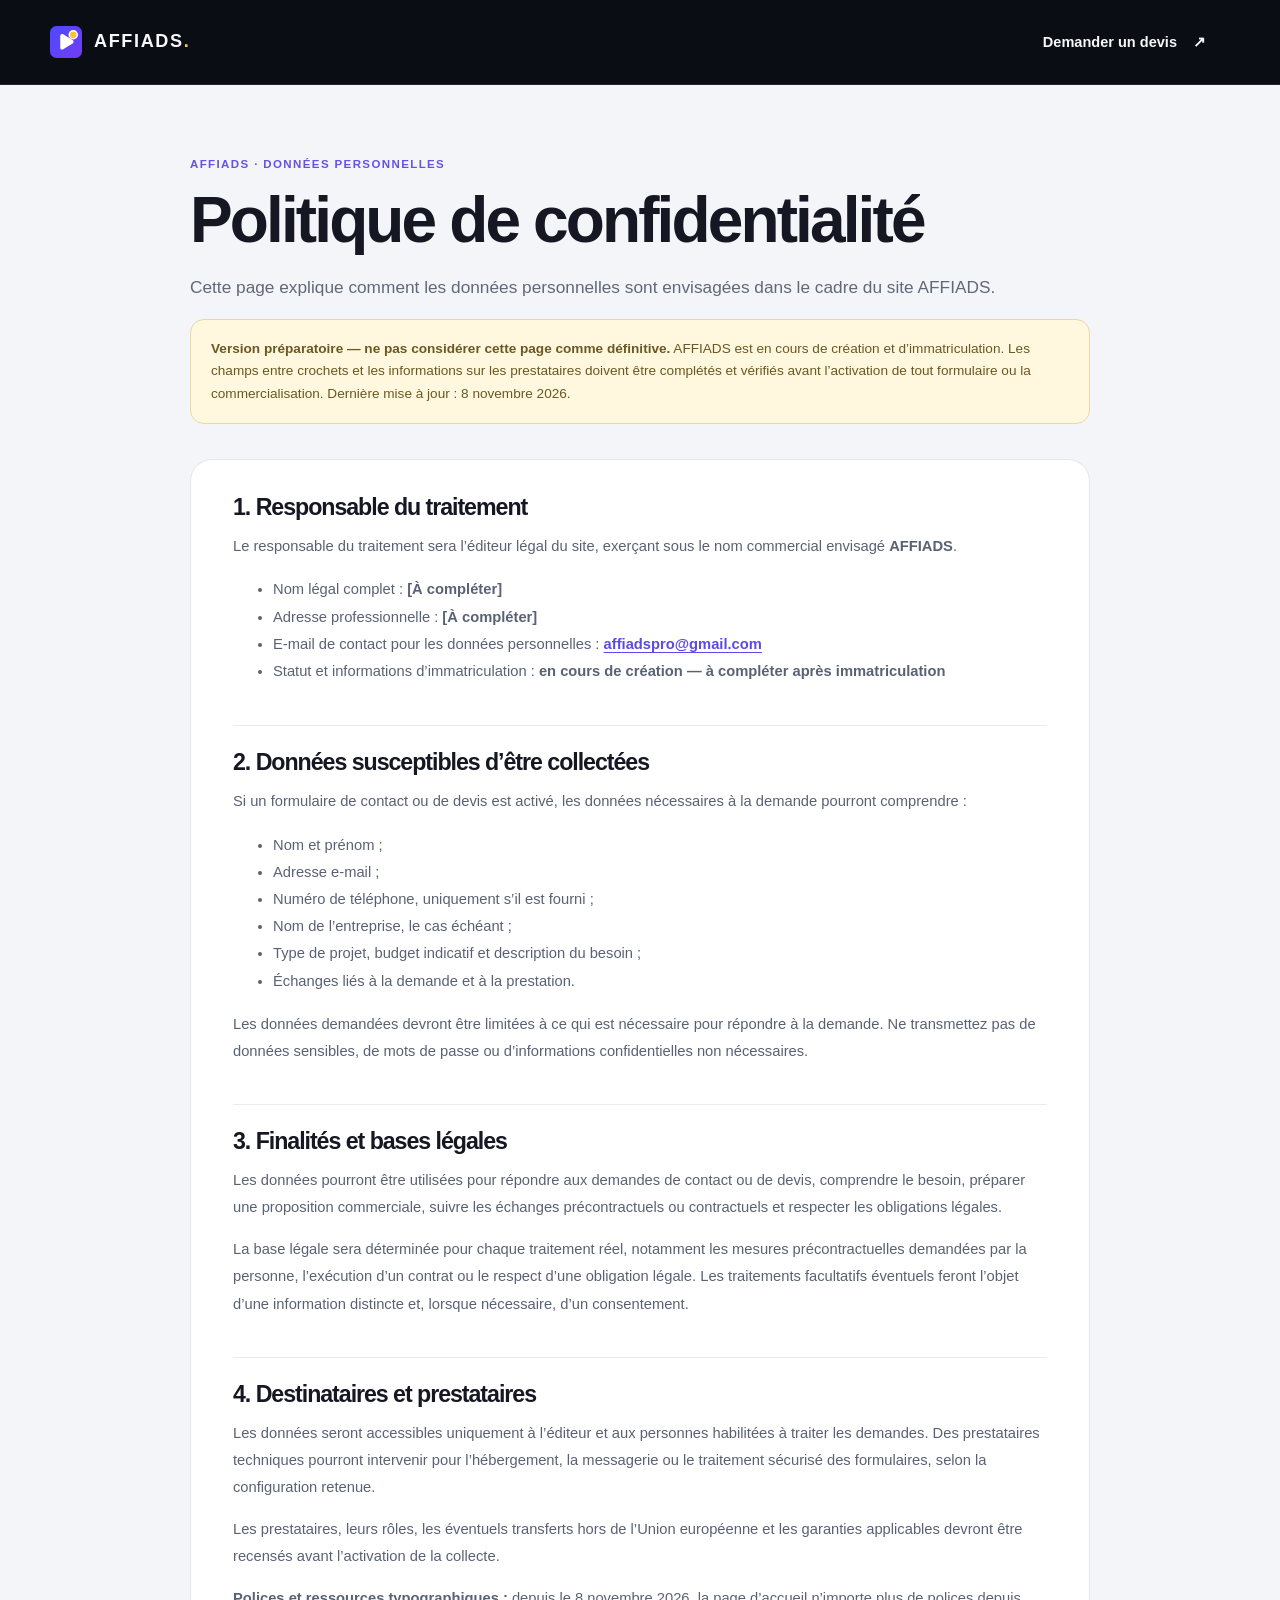
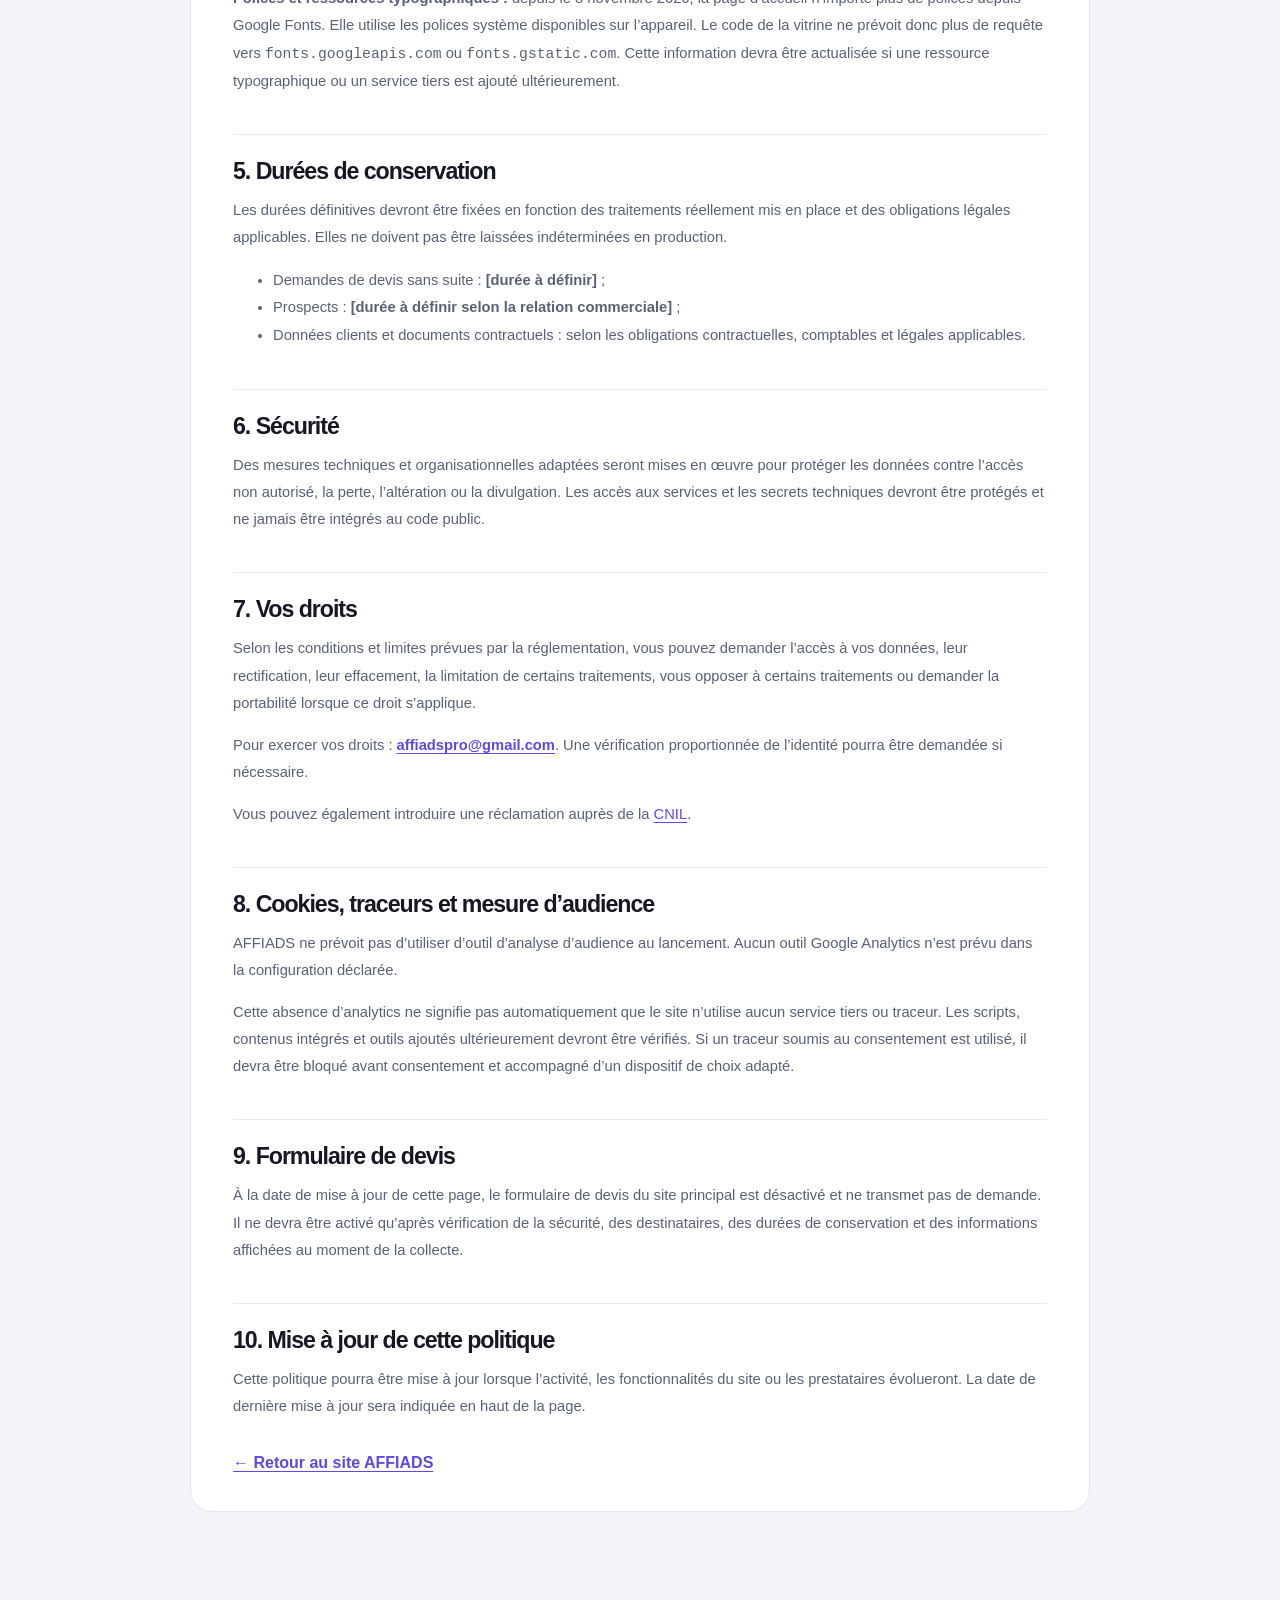
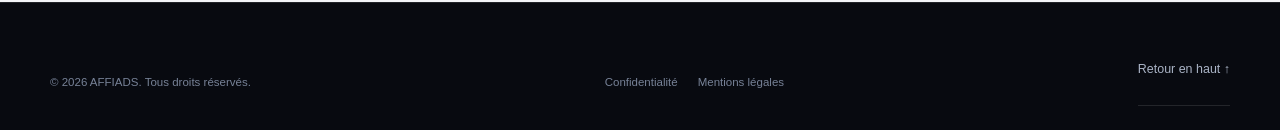
==== commit adfdf8f6: "Align legal page browser theme with AFFIADS" ====
--- a/confidentialite.html
+++ b/confidentialite.html
@@ -3,7 +3,7 @@
 <head>
   <meta charset="utf-8">
   <meta name="viewport" content="width=device-width, initial-scale=1, viewport-fit=cover">
-  <meta name="theme-color" content="#101827">
+  <meta name="theme-color" content="#0b0d14">
   <meta name="apple-mobile-web-app-capable" content="yes">
   <meta name="apple-mobile-web-app-status-bar-style" content="black">
   <meta name="apple-mobile-web-app-title" content="AFFIADS">
--- a/styles.css
+++ b/styles.css
@@ -28,3 +28,19 @@
 @media(max-width:760px){html{scroll-padding-top:84px}.container{width:min(var(--container),calc(100% - 36px))}.section{padding:76px 0}.header-inner{min-height:72px}.brand img{width:36px;height:36px}.brand>span{font-size:1rem}.brand small{font-size:.56rem}.menu-toggle{display:flex;flex-direction:column;justify-content:center;gap:5px;width:46px;height:46px;padding:0 12px;border:1px solid rgba(255,255,255,.17);border-radius:14px;background:#111522}.menu-toggle span{display:block;width:20px;height:2px;background:#fff;border-radius:2px}.main-navigation{display:none;position:absolute;top:calc(100% + 1px);left:0;right:0;flex-direction:column;align-items:stretch;gap:0;padding:12px 18px calc(18px + var(--safe-bottom));background:#0b0d14;border-bottom:1px solid var(--line);box-shadow:0 18px 28px rgba(0,0,0,.25)}.main-navigation.is-open{display:flex}.main-navigation>a:not(.nav-cta){padding:13px 3px;border-bottom:1px solid var(--line);font-size:.95rem}.nav-cta{justify-content:center;margin-top:13px;padding:15px}.hero{padding:56px 0 22px}.hero-layout{display:flex;flex-direction:column;align-items:stretch;gap:20px;min-height:0}.hero-content{max-width:none}.eyebrow{font-size:.62rem;letter-spacing:.11em;margin-bottom:18px}.hero h1{font-size:clamp(2.55rem,10vw,4rem);line-height:1.03;margin-bottom:20px}.hero-text{font-size:1rem;line-height:1.75;margin-bottom:24px}.hero-actions{align-items:stretch;flex-direction:column}.hero-actions .button{width:100%;min-height:54px}.button-text{justify-content:center}.hero-proof{margin-top:22px;font-size:.73rem}.hero-art{min-height:310px;margin-top:4px}.ring-a{width:300px}.ring-b{width:225px}.art-center{width:150px;height:150px}.art-center img{width:48px;height:48px;margin-bottom:8px}.art-center strong{font-size:.9rem}.art-center small{font-size:.47rem}.art-card{padding:10px 12px;gap:8px;border-radius:12px}.art-card-top{top:9%;left:0}.art-card-bottom{right:0;bottom:9%}.art-icon{width:30px;height:30px;font-size:.9rem}.art-card b{font-size:.68rem}.art-card small{font-size:.55rem}.art-caption{bottom:-2px;font-size:.62rem}.hero-footer{display:block;padding-top:17px;font-size:.62rem}.hero-footer>span{display:block;margin-bottom:9px}.hero-footer div{gap:8px 10px;font-size:.72rem}.intro-grid,.difference-grid,.about-grid,.faq-grid,.contact-panel{grid-template-columns:1fr;gap:30px}.intro-grid{gap:18px}.intro .section-label{padding:0}.intro h2,.section-head h2,.difference h2,.about h2,.faq h2,.contact h2{font-size:clamp(2.15rem,8.5vw,3.2rem)}.intro-grid>div>p:last-child{font-size:.98rem}.section-head{display:block;margin-bottom:30px}.section-head>p{margin-top:18px;font-size:.9rem}.services-grid{grid-template-columns:1fr;gap:13px}.service-card{padding:23px}.service-symbol{margin:20px 0 15px}.service-card h3{font-size:1.3rem}.difference-grid{gap:36px}.difference-copy>p:not(.section-label){font-size:.93rem}.principles article{grid-template-columns:36px 1fr;gap:13px;padding:20px 0}.principles h3{font-size:1.05rem}.principles p{font-size:.82rem}.project-grid{grid-template-columns:1fr;gap:15px}.project-visual{height:230px}.project-info{padding:21px}.project-info h3{font-size:1.15rem}.method-grid{grid-template-columns:1fr 1fr;gap:12px}.method-grid article{padding:19px}.method-grid article>span{margin-bottom:18px}.method-grid h3{font-size:1.05rem}.method-grid p{font-size:.8rem}.about-grid{gap:28px}.about-mark{min-height:190px}.about-mark img{width:65px;height:65px}.about-grid>div:last-child>p:not(.section-label){font-size:.9rem}.faq-grid{gap:25px}.faq-items summary{font-size:.9rem;padding:19px 30px 19px 0}.faq-items details p{font-size:.84rem}.contact-panel{padding:25px 20px;border-radius:22px;gap:25px}.contact-copy>p:not(.section-label){font-size:.92rem}.contact-side{padding:22px}.contact-side h3{font-size:1.25rem}.footer-top,.footer-bottom{align-items:flex-start;flex-direction:column;gap:15px}.footer-top{padding-bottom:20px}.footer-bottom nav{flex-wrap:wrap;gap:15px}.site-footer{padding-bottom:calc(22px + var(--safe-bottom))}}
 @media(max-width:380px){.container{width:calc(100% - 28px)}.hero h1{font-size:2.35rem}.hero-art{min-height:280px}.art-card-top{left:-4px}.art-card-bottom{right:-4px}.method-grid{grid-template-columns:1fr}.contact-panel{padding:20px 16px}}
 @media(prefers-reduced-motion:reduce){html{scroll-behavior:auto}*,*::before,*::after{transition:none!important;animation:none!important}}
+
+/* Pages d'information légale */
+.legal-page{min-height:70vh;background:#f4f5f8;color:#151722;padding:70px 0 90px}
+.legal-header{max-width:900px;margin:0 auto 35px}
+.legal-header h1{font-size:clamp(2.5rem,5vw,4rem);margin:12px 0 18px;color:#151722}
+.legal-eyebrow{color:#6651e8;font-size:.72rem;font-weight:800;letter-spacing:.12em;text-transform:uppercase}
+.legal-intro{color:#606879;font-size:1.08rem}
+.legal-warning{padding:18px 20px;border:1px solid #e5d9a8;border-radius:14px;background:#fff8df;color:#6b5722;font-size:.85rem}
+.legal-content{max-width:900px;margin:0 auto;padding:35px 42px;border:1px solid #e3e6ed;border-radius:22px;background:#fff}
+.legal-content section{padding:0 0 24px;margin:0 0 24px;border-bottom:1px solid #e9ebf1}
+.legal-content section:last-child{border:0;margin:0;padding:0}
+.legal-content h2{font-size:1.45rem;color:#151722;margin-bottom:13px}
+.legal-content p,.legal-content li{color:#596274;font-size:.92rem;line-height:1.85}
+.legal-content a{color:#5c49e8;text-decoration:underline;text-underline-offset:3px}
+.legal-back{display:inline-block;margin-top:15px;font-weight:800}
+@media(max-width:760px){.legal-page{padding:45px 0 65px}.legal-content{padding:24px 20px}.legal-header h1{font-size:2.5rem}.legal-content h2{font-size:1.25rem}}
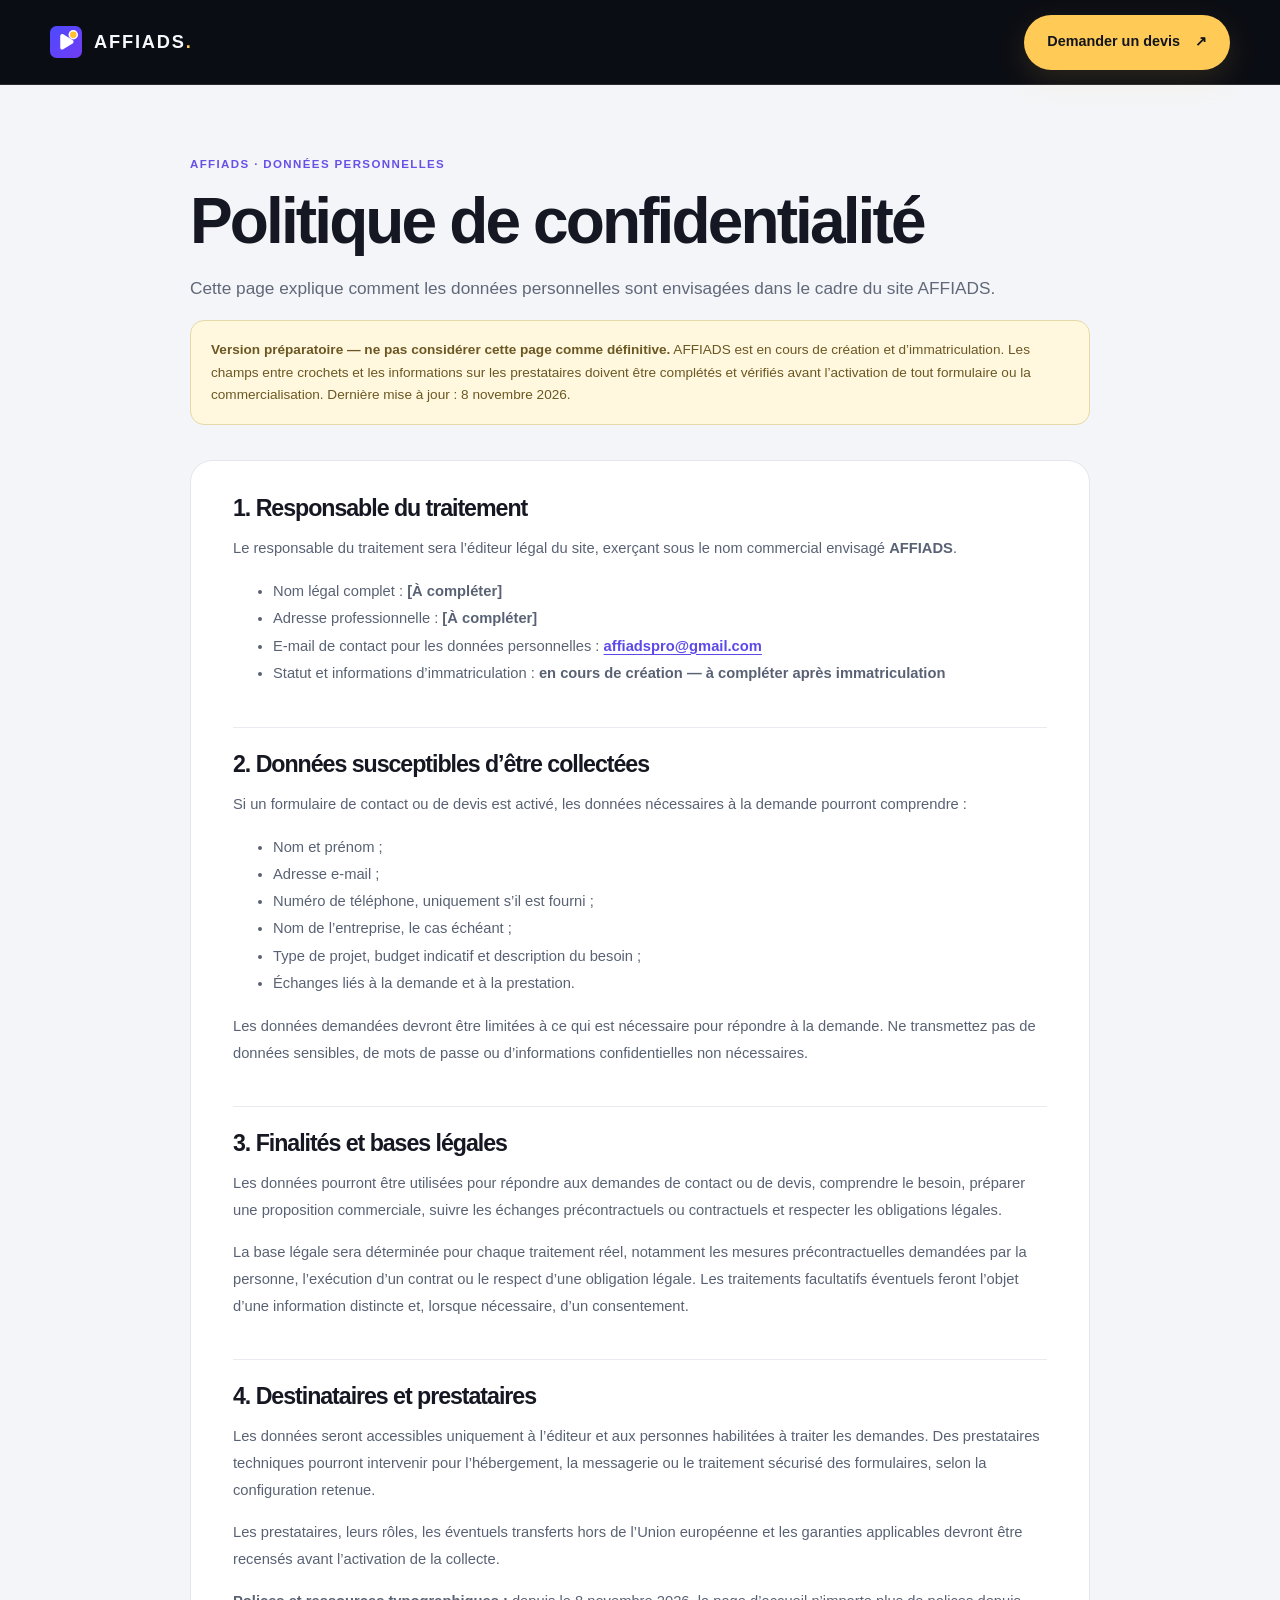
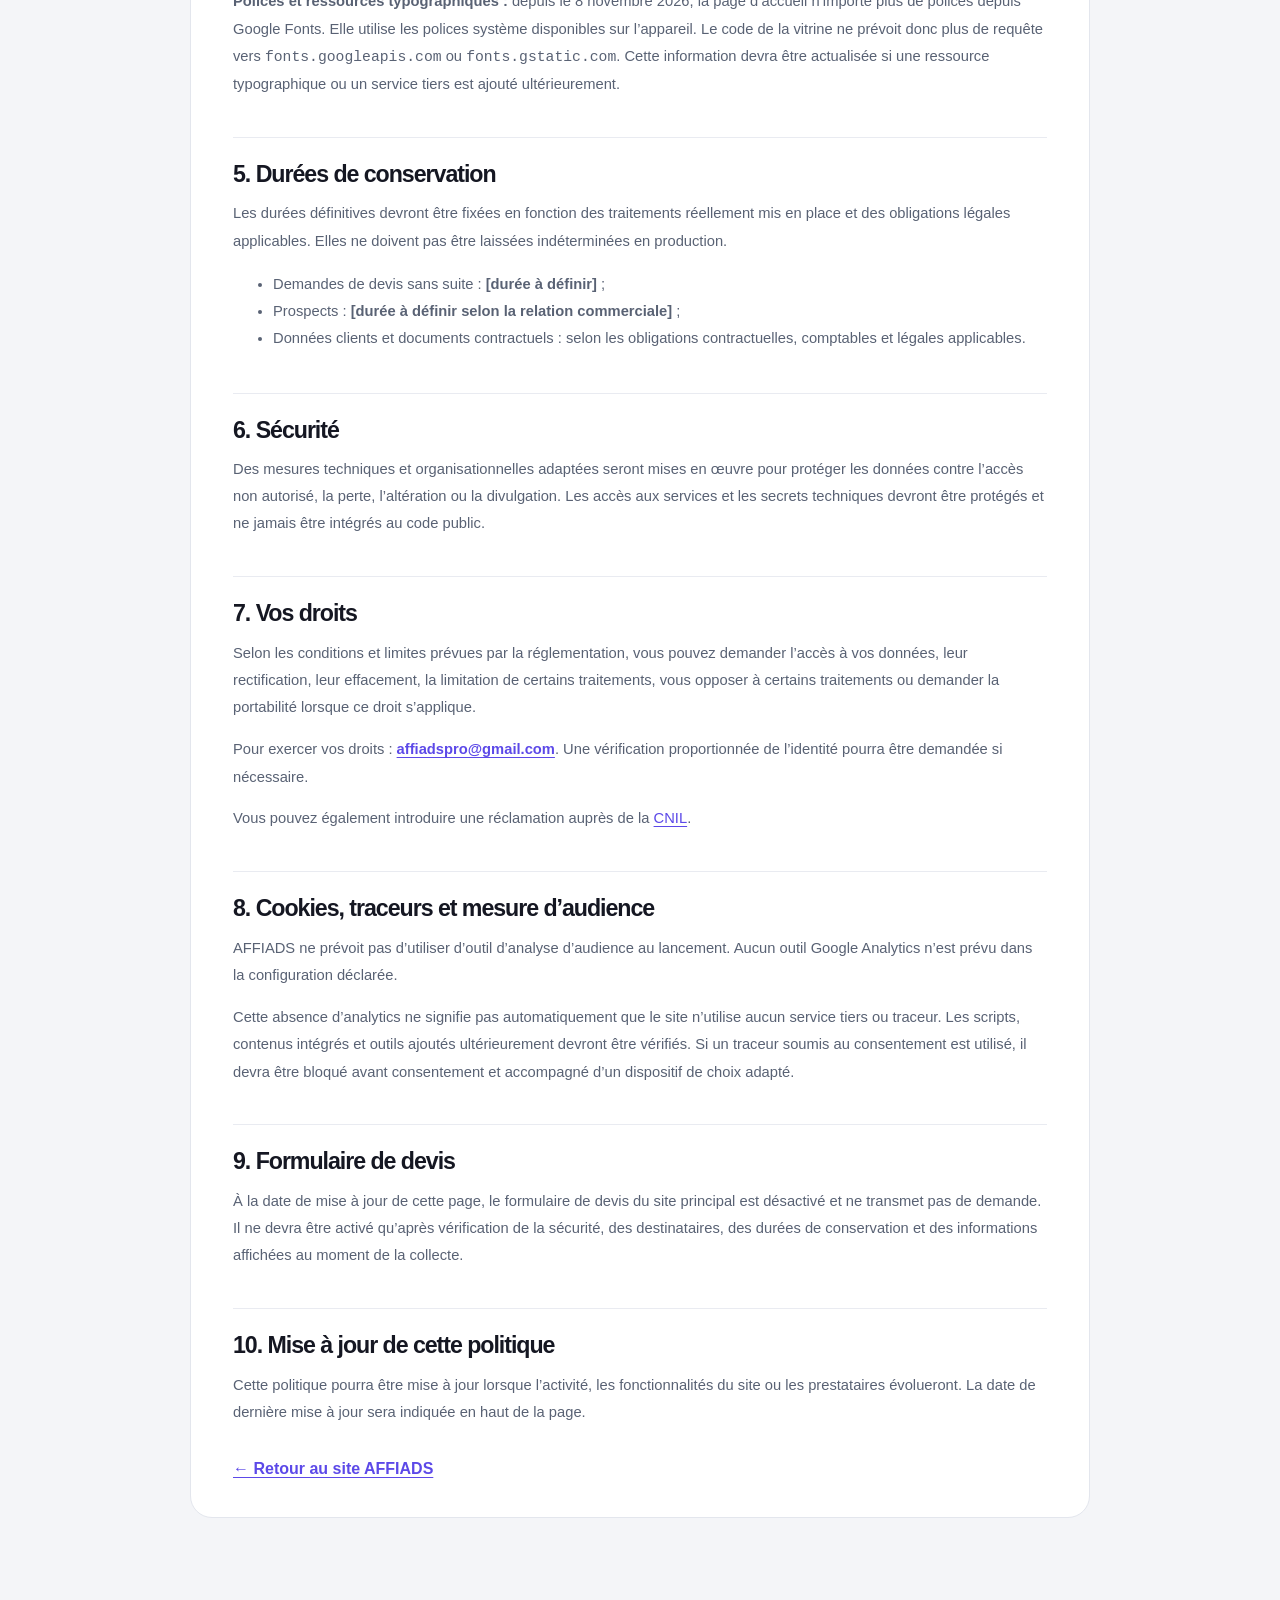
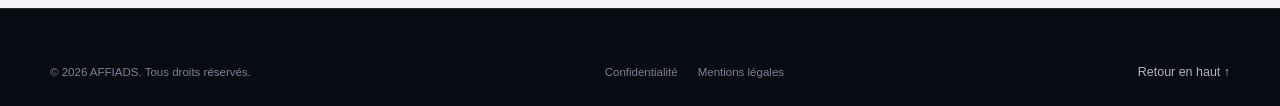
==== commit 77bb27e0: "Synchronize legal page stylesheet cache version" ====
--- a/confidentialite.html
+++ b/confidentialite.html
@@ -13,7 +13,7 @@
   <link rel="apple-touch-icon" sizes="180x180" href="./apple-touch-icon.png">
   <link rel="canonical" href="https://mansstyle59.github.io/AFFIADS/confidentialite.html">
   <title>Politique de confidentialité — AFFIADS</title>
-  <link rel="stylesheet" href="./styles.css?v=20261109-5">
+  <link rel="stylesheet" href="./styles.css?v=20261109-6">
 </head>
 <body>
   <a class="skip-link" href="#contenu">Aller au contenu</a>
--- a/styles.css
+++ b/styles.css
@@ -1,39 +1,291 @@
-/* AFFIADS — identité visuelle vitrine 2026 */
-:root{color-scheme:dark;--bg:#0b0d14;--surface:#111522;--surface-2:#171c2b;--ink:#f7f8fc;--muted:#aab2c3;--muted-2:#7f899d;--line:rgba(255,255,255,.11);--purple:#5a43f5;--purple-light:#8878ff;--yellow:#ffc94f;--container:1180px;--safe-top:env(safe-area-inset-top,0px);--safe-bottom:env(safe-area-inset-bottom,0px);--font:-apple-system,BlinkMacSystemFont,"Segoe UI",Inter,Arial,sans-serif;--radius:24px}
-*{box-sizing:border-box}html{scroll-behavior:smooth;scroll-padding-top:100px}body{margin:0;background:var(--bg);color:var(--ink);font-family:var(--font);font-size:16px;line-height:1.65;-webkit-font-smoothing:antialiased}body::before{content:"";position:fixed;inset:0 0 auto;height:var(--safe-top);z-index:120;background:#0b0d14;pointer-events:none}body,button,a{ -webkit-tap-highlight-color:transparent}a{color:inherit;text-decoration:none}img{max-width:100%;display:block}button{font:inherit}h1,h2,h3,p{margin-top:0}h1,h2,h3{letter-spacing:-.045em;line-height:1.08}h1{font-size:clamp(2.7rem,5.8vw,5.25rem);font-weight:850;max-width:760px}h2{font-size:clamp(2.25rem,4.2vw,3.85rem);font-weight:800}h3{font-size:1.45rem}.container{width:min(var(--container),calc(100% - 56px));margin-inline:auto}.section{padding:110px 0}.skip-link{position:absolute;top:8px;left:8px;z-index:999;transform:translateY(-160%);padding:12px 18px;background:var(--yellow);color:#10121a;border-radius:10px}.skip-link:focus{transform:none}a:focus-visible,button:focus-visible,summary:focus-visible{outline:3px solid var(--yellow);outline-offset:4px}.brand{display:inline-flex;align-items:center;gap:12px;flex-shrink:0}.brand>span{font-weight:850;font-size:1.13rem;letter-spacing:.09em}.brand small{display:block;color:#8993a8;font-size:.62rem;font-weight:500;letter-spacing:0;margin-top:2px}.brand-dot{color:var(--yellow)}
-/* Header : navigation horizontale, opaque et stable */
-.site-header{position:sticky;top:0;z-index:100;padding-top:var(--safe-top);background:#0b0d14;border-bottom:1px solid var(--line)}.header-inner{min-height:84px;display:flex;align-items:center;justify-content:space-between;gap:24px}.main-navigation{display:flex;align-items:center;gap:clamp(14px,2.1vw,28px);font-size:.86rem;font-weight:650;color:#c3cada}.main-navigation>a:not(.nav-cta):hover{color:#fff}.nav-cta{display:inline-flex;align-items:center;gap:12px;padding:12px 18px;border-radius:999px;background:var(--yellow);color:#11131a;font-weight:800;white-space:nowrap}.nav-cta:hover{background:#ffda78}.menu-toggle{display:none}
+/* AFFIADS — site vitrine premium, responsive et accessible */
+:root{
+  color-scheme:dark;
+  --bg:#0d111b;--bg-deep:#090c13;--surface:#151b29;--surface-soft:#1b2333;
+  --ink:#f7f8fc;--muted:#aeb8c9;--muted-dark:#687386;--line:rgba(255,255,255,.12);
+  --purple:#6048f5;--purple-light:#8878ff;--yellow:#ffca55;--blue:#69a8ff;
+  --container:1180px;--safe-top:env(safe-area-inset-top,0px);--safe-bottom:env(safe-area-inset-bottom,0px);
+  --font:-apple-system,BlinkMacSystemFont,"Segoe UI",Inter,Arial,sans-serif;
+  --radius:22px;--shadow:0 22px 60px rgba(9,12,19,.12)
+}
+*{box-sizing:border-box}
+html{scroll-behavior:smooth;scroll-padding-top:100px}
+body{margin:0;background:var(--bg);color:var(--ink);font-family:var(--font);font-size:16px;line-height:1.65;-webkit-font-smoothing:antialiased}
+body::before{content:"";position:fixed;inset:0 0 auto;height:var(--safe-top);z-index:120;background:var(--bg);pointer-events:none}
+a{color:inherit;text-decoration:none;-webkit-tap-highlight-color:transparent}
+button{font:inherit;-webkit-tap-highlight-color:transparent}
+img{display:block;max-width:100%}
+h1,h2,h3,p{margin-top:0}
+h1,h2,h3{letter-spacing:-.045em;line-height:1.1}
+h1{font-size:clamp(3rem,5.7vw,5.4rem);font-weight:850}
+h2{font-size:clamp(2.35rem,4.2vw,4rem);font-weight:820}
+h3{font-size:1.35rem}
+.container{width:min(var(--container),calc(100% - 56px));margin-inline:auto}
+.section{padding:108px 0}
+.skip-link{position:absolute;top:8px;left:8px;z-index:999;transform:translateY(-160%);padding:12px 18px;background:var(--yellow);color:#11131a;border-radius:10px}
+.skip-link:focus{transform:none}
+a:focus-visible,button:focus-visible,summary:focus-visible{outline:3px solid var(--yellow);outline-offset:4px}
+.brand{display:inline-flex;align-items:center;gap:12px;flex-shrink:0}
+.brand-name{font-size:1.14rem;font-weight:900;letter-spacing:.1em}
+.brand-dot{color:var(--yellow)}
+.brand small{display:block;margin-top:1px;color:#8d98ac;font-size:.62rem;font-weight:500;letter-spacing:0}
+/* Header: navigation vitrine horizontale, opaque */
+.site-header{position:sticky;top:0;z-index:100;padding-top:var(--safe-top);background:#0b0d14;border-bottom:1px solid var(--line)}
+.header-inner{min-height:84px;display:flex;align-items:center;justify-content:space-between;gap:24px}
+.main-navigation{display:flex;align-items:center;gap:clamp(16px,2.4vw,31px);font-size:.86rem;font-weight:650;color:#c1cad9}
+.main-navigation>a:not(.nav-cta):hover{color:#fff}
+.nav-cta{display:inline-flex;align-items:center;gap:12px;padding:12px 18px;border-radius:999px;background:var(--yellow);color:#151720;font-weight:850;white-space:nowrap}
+.nav-cta:hover{background:#ffda7c}
+.menu-toggle{display:none}
 /* Hero */
-.hero{position:relative;overflow:hidden;padding:82px 0 26px;background:#0b0d14}.hero-layout{position:relative;z-index:1;display:grid;grid-template-columns:minmax(0,1.08fr) minmax(380px,.92fr);align-items:center;gap:52px;min-height:550px}.hero-content{max-width:720px}.eyebrow,.section-label{color:#8e99ad;font-size:.72rem;font-weight:800;letter-spacing:.16em;text-transform:uppercase}.eyebrow{display:flex;align-items:center;gap:12px;margin-bottom:25px}.eyebrow>span{width:28px;height:2px;background:var(--purple-light)}.hero h1{margin-bottom:26px}.hero h1 em{font-style:normal;color:var(--purple-light)}.hero-text{max-width:630px;margin-bottom:30px;color:#b5bece;font-size:1.12rem;line-height:1.85}.hero-actions{display:flex;flex-wrap:wrap;align-items:center;gap:15px}.button{min-height:56px;display:inline-flex;align-items:center;justify-content:center;gap:16px;padding:0 24px;border-radius:999px;font-size:.91rem;font-weight:800;transition:transform .2s ease,background .2s ease}.button:hover{transform:translateY(-2px)}.button-yellow{background:var(--yellow);color:#10121a;box-shadow:0 10px 32px rgba(255,201,79,.13)}.button-yellow:hover{background:#ffda78}.button-text{color:#d8deea}.button-text:hover{color:#fff}.hero-proof{display:flex;align-items:center;gap:11px;margin-top:34px;color:#8c97aa;font-size:.8rem}.proof-icon{display:grid;place-items:center;width:25px;height:25px;border:1px solid rgba(255,201,79,.35);border-radius:50%;color:var(--yellow)}.hero-art{position:relative;display:grid;place-items:center;min-height:480px;isolation:isolate}.hero-shape{position:absolute;border-radius:50%;filter:blur(65px);opacity:.18;pointer-events:none}.shape-one{width:380px;height:380px;right:5%;top:-10%;background:#5a43f5}.shape-two{width:240px;height:240px;bottom:-10%;left:0;background:#ffc94f}.art-ring{position:absolute;border:1px solid rgba(193,204,227,.17);border-radius:50%}.ring-a{width:min(430px,95%);aspect-ratio:1;transform:rotate(-25deg)}.ring-b{width:min(320px,72%);aspect-ratio:1;border-color:rgba(136,120,255,.35);transform:rotate(24deg)}.art-center{position:relative;display:flex;flex-direction:column;align-items:center;justify-content:center;width:210px;height:210px;border:1px solid rgba(255,255,255,.16);border-radius:50%;background:#151a29;box-shadow:0 0 80px rgba(90,67,245,.22)}.art-center img{border-radius:18px;margin-bottom:13px}.art-center strong{font-size:1.1rem;letter-spacing:.15em}.art-center strong span{color:var(--yellow)}.art-center small{margin-top:4px;color:#7e8aa1;font-size:.57rem;letter-spacing:.12em}.art-card{position:absolute;display:flex;align-items:center;gap:12px;padding:15px 18px;background:#171c2b;border:1px solid rgba(255,255,255,.13);border-radius:17px;box-shadow:0 18px 45px rgba(0,0,0,.2)}.art-card-top{top:15%;left:0}.art-card-bottom{right:-2%;bottom:17%}.art-card b,.art-card small{display:block}.art-card b{font-size:.85rem}.art-card small{margin-top:2px;color:#929db0;font-size:.68rem}.art-icon{display:grid;place-items:center;width:40px;height:40px;border-radius:12px;font-size:1.2rem}.art-icon.purple{background:rgba(90,67,245,.18);color:#9b8fff}.art-icon.yellow{background:rgba(255,201,79,.14);color:var(--yellow)}.art-caption{position:absolute;bottom:0;color:#8792a6;font-size:.75rem}.art-caption i{display:inline-block;width:7px;height:7px;margin-right:8px;background:var(--yellow);border-radius:50%}.hero-footer{display:flex;align-items:center;gap:28px;padding:23px 0 0;border-top:1px solid var(--line);color:#778399;font-size:.72rem}.hero-footer>span{font-weight:800;letter-spacing:.12em;white-space:nowrap}.hero-footer div{display:flex;flex-wrap:wrap;gap:14px;color:#b0bacb}.hero-footer b{color:var(--yellow)}
+.hero{position:relative;overflow:hidden;padding:76px 0 25px;background:var(--bg)}
+.hero-glow{position:absolute;right:-120px;top:-170px;width:620px;aspect-ratio:1;border-radius:50%;background:radial-gradient(circle,rgba(96,72,245,.23),rgba(96,72,245,0) 68%);pointer-events:none}
+.hero-grid{position:relative;display:grid;grid-template-columns:minmax(0,1.12fr) minmax(390px,.88fr);align-items:center;gap:52px;min-height:555px}
+.hero-copy{max-width:710px}
+.eyebrow,.section-kicker{display:flex;align-items:center;gap:12px;color:#9ba6ba;font-size:.7rem;font-weight:850;letter-spacing:.14em;text-transform:uppercase}
+.eyebrow{margin-bottom:25px}
+.eyebrow-line{width:28px;height:2px;background:var(--purple-light)}
+.hero h1{max-width:720px;margin-bottom:25px}
+.hero h1 span,.section-heading h2 em,.intro h2 em,.why h2 em,.about h2 em,.faq h2 em,.contact h2 em{color:var(--purple-light);font-style:normal}
+.hero-lead{max-width:640px;margin-bottom:14px;color:#dce2ed;font-size:1.22rem;line-height:1.65;font-weight:550}
+.hero-description{max-width:640px;margin-bottom:28px;color:#aab5c7;font-size:1rem;line-height:1.85}
+.hero-actions{display:flex;flex-wrap:wrap;align-items:center;gap:13px}
+.button{display:inline-flex;align-items:center;justify-content:center;gap:15px;min-height:55px;padding:0 23px;border-radius:999px;font-size:.9rem;font-weight:850;transition:transform .2s ease,background .2s ease}
+.button:hover{transform:translateY(-2px)}
+.button-primary{background:var(--yellow);color:#12141b;box-shadow:0 10px 30px rgba(255,202,85,.13)}
+.button-primary:hover{background:#ffda7c}
+.button-secondary{color:#e1e6ef;border:1px solid rgba(255,255,255,.17);background:transparent}
+.button-secondary:hover{background:rgba(255,255,255,.05)}
+.hero-note{display:flex;align-items:center;gap:10px;margin-top:27px;color:#8d99ad;font-size:.78rem}
+.note-star{display:grid;place-items:center;width:25px;height:25px;border:1px solid rgba(255,202,85,.35);border-radius:50%;color:var(--yellow)}
+.hero-visual{position:relative;display:grid;place-items:center;min-height:480px;isolation:isolate}
+.visual-orbit{position:absolute;border:1px solid rgba(190,202,226,.15);border-radius:50%}
+.orbit-one{width:min(430px,100%);aspect-ratio:1;transform:rotate(-20deg)}
+.orbit-two{width:min(320px,75%);aspect-ratio:1;border-color:rgba(136,120,255,.32);transform:rotate(25deg)}
+.visual-core{position:relative;display:flex;flex-direction:column;align-items:center;justify-content:center;width:205px;height:205px;border:1px solid rgba(255,255,255,.16);border-radius:50%;background:#171e2d;box-shadow:0 0 75px rgba(96,72,245,.2)}
+.visual-core img{margin-bottom:12px;border-radius:17px}
+.visual-core span{font-weight:900;letter-spacing:.15em}
+.visual-core small{margin-top:5px;color:#8995aa;font-size:.54rem;letter-spacing:.12em}
+.floating-card{position:absolute;display:flex;align-items:center;gap:11px;padding:14px 16px;border:1px solid rgba(255,255,255,.14);border-radius:16px;background:#171e2d;box-shadow:0 18px 45px rgba(0,0,0,.24)}
+.floating-card strong,.floating-card small{display:block}
+.floating-card strong{font-size:.82rem}
+.floating-card small{margin-top:2px;color:#929db1;font-size:.66rem}
+.card-web{top:13%;left:-2%}.card-ai{right:-2%;bottom:18%}.card-app{left:0;bottom:10%}
+.float-icon{display:grid;place-items:center;width:38px;height:38px;border-radius:11px;font-size:1.15rem}
+.icon-purple{background:rgba(96,72,245,.2);color:#a99cff}.icon-yellow{background:rgba(255,202,85,.14);color:var(--yellow)}.icon-blue{background:rgba(105,168,255,.15);color:var(--blue)}
+.status-dot{width:7px;height:7px;border-radius:50%;background:#62d6a4}
+.visual-caption{position:absolute;bottom:0;color:#8490a5;font-size:.72rem}.visual-caption span{display:inline-block;width:7px;height:7px;margin-right:8px;border-radius:50%;background:var(--yellow)}
+.hero-bottom{display:flex;align-items:center;gap:28px;padding:22px 0 0;border-top:1px solid var(--line);color:#7d899e;font-size:.7rem}
+.hero-bottom>span{font-weight:850;letter-spacing:.12em;white-space:nowrap}
+.hero-bottom div{display:flex;flex-wrap:wrap;gap:13px;color:#c0cad9}
+.hero-bottom i{color:var(--yellow);font-style:normal}
 /* Intro */
-.intro{background:#f4f5f8;color:#12141c}.intro-grid{display:grid;grid-template-columns:.65fr 1.35fr;gap:70px}.section-label{display:block;margin-bottom:20px;color:#6d6d82}.intro .section-label{padding-top:13px}.intro h2 span,.section-head h2 span,.difference h2 span,.about h2 span,.faq h2 span,.contact h2 span{color:#6a55f5}.intro-grid>div>p:last-child{max-width:700px;margin:24px 0 0;color:#606778;font-size:1.08rem;line-height:1.9}
-/* Expertises */
-.services{background:#fff;color:#12141c}.section-head{display:flex;align-items:end;justify-content:space-between;gap:50px;margin-bottom:48px}.section-head h2{margin:0}.section-head>p{max-width:400px;margin:0 0 7px;color:#667082;line-height:1.85}.services-grid{display:grid;grid-template-columns:repeat(4,minmax(0,1fr));gap:17px}.service-card{display:flex;flex-direction:column;min-width:0;padding:27px 24px;border:1px solid #e7e9ef;border-radius:21px;background:#fff;transition:transform .2s ease,box-shadow .2s ease,border-color .2s ease}.service-card:hover{transform:translateY(-4px);border-color:#d6d0ff;box-shadow:0 18px 45px rgba(24,24,48,.08)}.service-main{background:linear-gradient(155deg,#fff 55%,#f3f0ff);border-color:#dcd6ff}.card-index{color:#7a8192;font-size:.66rem;font-weight:800;letter-spacing:.08em}.service-symbol{display:grid;place-items:center;width:48px;height:48px;margin:27px 0 20px;border-radius:15px;background:#f0edff;color:#624af5;font-size:1.45rem}.service-card h3{margin-bottom:12px;font-size:1.35rem}.service-card>p{margin-bottom:18px;color:#697183;font-size:.87rem;line-height:1.75}.service-card ul{display:grid;gap:8px;margin:0 0 25px;padding:0;list-style:none;color:#4f596b;font-size:.78rem}.service-card li::before{content:"✓";margin-right:8px;color:#654df5;font-weight:900}.service-card>a{display:inline-flex;gap:8px;align-items:center;margin-top:auto;color:#25283a;font-size:.82rem;font-weight:800}.service-card>a span,.text-link span{color:#634cf4}
-/* Difference */
-.difference{background:#111522}.difference-grid{display:grid;grid-template-columns:.9fr 1.1fr;gap:100px;align-items:center}.difference-copy h2{margin-bottom:24px}.difference-copy>p:not(.section-label){max-width:480px;margin-bottom:28px;color:#aab4c6;line-height:1.85}.principles{border-top:1px solid var(--line)}.principles article{display:grid;grid-template-columns:52px 1fr;gap:20px;padding:26px 0;border-bottom:1px solid var(--line)}.principles article>span{color:var(--purple-light);font-weight:800;font-size:.8rem}.principles h3{margin:0 0 7px;font-size:1.16rem}.principles p{margin:0;color:#9ba6b8;font-size:.88rem}
-/* Concepts */
-.projects{background:#f1f3f7;color:#141621}.project-grid{display:grid;grid-template-columns:repeat(3,minmax(0,1fr));gap:20px}.project-card{overflow:hidden;border:1px solid #e0e4eb;border-radius:23px;background:#fff}.project-visual{height:260px;padding:22px;display:flex;align-items:center;justify-content:center;overflow:hidden}.visual-business{background:#18243a}.mock-browser{position:absolute;align-self:flex-start;width:100%;max-width:320px;display:flex;align-items:center;gap:5px;padding:9px 12px;background:#fff;border-radius:8px 8px 0 0;color:#8b94a3;font-size:.56rem}.mock-browser i{width:6px;height:6px;border-radius:50%;background:#d8dce4}.mock-browser span{margin-left:6px}.mock-business{width:100%;max-width:320px;padding:30px 24px 24px;background:linear-gradient(135deg,#252d54,#493c87);border-radius:8px;color:#fff}.mock-business small{display:block;color:#ffcf59;font-size:.6rem;letter-spacing:.1em}.mock-business strong{display:block;margin:14px 0;font-size:1.65rem;line-height:1.15}.mock-button{display:inline-block;padding:8px 12px;background:#ffcf59;color:#151722;border-radius:999px;font-size:.65rem;font-weight:800}.visual-dashboard{display:block;background:#e9edf4;padding:28px}.mock-dash-head{display:flex;justify-content:space-between;align-items:center;color:#31384a;font-size:.75rem}.mock-dash-head span{color:#929bac;font-size:.58rem}.mock-metrics{display:grid;grid-template-columns:repeat(3,1fr);gap:8px;margin:18px 0}.mock-metrics i{height:48px;border-radius:9px;background:#fff;border:1px solid #dfe4ed}.mock-task{display:flex;justify-content:space-between;gap:10px;padding:13px 12px;margin-bottom:8px;border-radius:9px;background:#fff;color:#4c5669;font-size:.68rem}.mock-task span{color:#7764e8}.visual-ai{background:#e9e6ff}.ai-window{width:100%;max-width:330px;padding:18px;border-radius:15px;background:#fff;box-shadow:0 15px 40px rgba(55,42,110,.12);color:#24243a}.ai-title{display:flex;align-items:center;gap:8px}.ai-title>span{display:grid;place-items:center;width:28px;height:28px;background:#6049ef;color:#fff;border-radius:8px}.ai-title b{font-size:.78rem}.ai-title small{margin-left:auto;color:#9293a8;font-size:.55rem}.ai-window>p{margin:17px 0 10px;color:#6e7185;font-size:.7rem}.ai-result{padding:13px;border-radius:9px;background:#f3f1ff;color:#77718e;font-size:.65rem}.ai-result strong{display:block;margin-top:4px;color:#3b3659}.ai-validation{margin-top:10px;color:#427b55;font-size:.65rem;font-weight:700}.project-info{padding:24px}.project-info>span{color:#6752e8;font-size:.65rem;font-weight:800;letter-spacing:.08em}.project-info h3{margin:12px 0;font-size:1.25rem}.project-info p{margin:0;color:#697183;font-size:.85rem;line-height:1.8}.project-disclaimer{margin:22px 0 0;color:#6f7888;font-size:.74rem}
-/* Méthode */
-.method{background:#fff;color:#141621}.method-grid{display:grid;grid-template-columns:repeat(4,minmax(0,1fr));gap:16px}.method-grid article{padding:25px;border:1px solid #e5e7ee;border-radius:18px}.method-grid article>span{display:block;margin-bottom:28px;color:#6752e8;font-size:.8rem;font-weight:900}.method-grid h3{font-size:1.2rem;margin-bottom:10px}.method-grid p{margin:0;color:#697183;font-size:.86rem;line-height:1.8}
+.intro{background:#f4f5f8;color:#151722}
+.intro-layout{display:grid;grid-template-columns:.58fr 1.42fr;gap:65px}
+.intro-kicker{display:flex;gap:15px;padding-top:10px;color:#6c7384}
+.intro-kicker span{font-size:.75rem;font-weight:900;color:#6b55f5}
+.intro-kicker p{font-size:.7rem;font-weight:850;letter-spacing:.12em;line-height:1.6}
+.intro h2{margin-bottom:22px;font-size:clamp(2.25rem,4vw,3.7rem)}
+.intro h2 em{color:#624cf0}
+.intro-content>p{max-width:760px;margin:0;color:#626b7c;font-size:1.05rem;line-height:1.9}
+/* Services */
+.services{background:#fff;color:#151722}
+.section-heading{display:flex;align-items:end;justify-content:space-between;gap:45px;margin-bottom:46px}
+.section-kicker{display:block;margin-bottom:18px;color:#6c7384}
+.section-heading h2{margin:0}
+.section-heading h2 em{color:#634cf1}
+.section-intro{max-width:410px;margin:0 0 7px;color:#687183;line-height:1.85}
+.services-grid{display:grid;grid-template-columns:repeat(4,minmax(0,1fr));gap:16px}
+.service-card{display:flex;flex-direction:column;min-width:0;padding:25px 23px;border:1px solid #e5e8ef;border-radius:20px;background:#fff;transition:transform .2s ease,box-shadow .2s ease,border-color .2s ease}
+.service-card:hover{transform:translateY(-4px);border-color:#d5ceff;box-shadow:0 18px 42px rgba(25,27,48,.08)}
+.service-featured{background:linear-gradient(150deg,#fff 50%,#f3f0ff);border-color:#dcd6ff}
+.service-top{display:flex;justify-content:space-between;align-items:center;gap:10px}
+.service-number{font-size:.72rem;font-weight:900;color:#6c55ef}
+.service-tag{font-size:.59rem;font-weight:850;letter-spacing:.08em;color:#81899a}
+.service-icon{display:grid;place-items:center;width:48px;height:48px;margin:25px 0 18px;border-radius:14px;background:#f0edff;color:#624af5;font-size:1.4rem}
+.icon-lilac{background:#f2eaff;color:#9259dc}.icon-yellow{background:#fff5dc;color:#b78300}.icon-blue{background:#eaf3ff;color:#367fda}
+.service-card h3{margin-bottom:12px;font-size:1.28rem}
+.service-card>p{margin-bottom:18px;color:#697183;font-size:.85rem;line-height:1.75}
+.service-card ul{display:grid;gap:8px;margin:0 0 24px;padding:0;list-style:none;color:#505a6c;font-size:.75rem}
+.service-card li::before{content:"✓";margin-right:8px;color:#654df5;font-weight:900}
+.service-card>a{display:inline-flex;gap:8px;align-items:center;margin-top:auto;color:#24283a;font-size:.82rem;font-weight:850}
+.service-card>a span,.inline-link span{color:#634cf4}
+/* Why AFFIADS */
+.why{background:#111724}
+.why-grid{display:grid;grid-template-columns:.9fr 1.1fr;gap:90px;align-items:center}
+.why-copy h2{margin-bottom:24px}
+.why-copy>p:not(.section-kicker){max-width:490px;margin-bottom:27px;color:#aab5c7;line-height:1.85}
+.values-list{border-top:1px solid var(--line)}
+.values-list article{display:grid;grid-template-columns:38px 1fr 18px;gap:17px;align-items:start;padding:25px 0;border-bottom:1px solid var(--line)}
+.values-list article>span{color:var(--purple-light);font-size:.77rem;font-weight:900}
+.values-list h3{margin:0 0 7px;font-size:1.12rem}
+.values-list p{margin:0;color:#9da9bc;font-size:.85rem;line-height:1.75}
+.values-list article>b{color:#6c59f5}
+/* Project concepts */
+.concepts{background:#f1f3f7;color:#151722}
+.concept-grid{display:grid;grid-template-columns:repeat(3,minmax(0,1fr));gap:19px}
+.concept-card{overflow:hidden;border:1px solid #e1e5ec;border-radius:22px;background:#fff}
+.concept-art{height:250px;padding:23px;display:flex;align-items:center;justify-content:center;overflow:hidden}
+.art-vitrine{background:#18233a}
+.browser-bar{position:absolute;align-self:flex-start;display:flex;align-items:center;gap:5px;width:calc(100% - 46px);max-width:310px;padding:9px 12px;border-radius:8px 8px 0 0;background:#fff;color:#9098a7;font-size:.56rem}
+.browser-bar>span{width:6px;height:6px;border-radius:50%;background:#d8dce4}.browser-bar small{margin-left:6px}
+.vitrine-content{width:100%;max-width:310px;padding:29px 22px 22px;border-radius:8px;background:linear-gradient(135deg,#2b345e,#51418c);color:#fff}
+.vitrine-content>small{color:#ffd15e;font-size:.58rem;letter-spacing:.1em}
+.vitrine-content strong{display:block;margin:13px 0;font-size:1.55rem;line-height:1.16}
+.fake-link{display:inline-block;padding:8px 11px;border-radius:999px;background:#ffd15e;color:#151722;font-size:.63rem;font-weight:850}
+.art-workspace{display:block;background:#e9edf4;padding:25px}
+.workspace-top{display:flex;justify-content:space-between;color:#343c4e;font-size:.75rem}
+.workspace-top small{color:#929bac;font-size:.58rem}
+.workspace-stats{display:grid;grid-template-columns:repeat(3,1fr);gap:8px;margin:16px 0}
+.workspace-stats i{height:43px;border:1px solid #dfe4ed;border-radius:8px;background:#fff}
+.workspace-row{display:flex;justify-content:space-between;gap:8px;margin-bottom:7px;padding:11px;border-radius:8px;background:#fff;color:#4d576a;font-size:.67rem}
+.workspace-row b{color:#7561e8}
+.art-assistant{background:#e9e6ff}
+.assistant-box{width:100%;max-width:320px;padding:17px;border-radius:14px;background:#fff;box-shadow:0 15px 40px rgba(55,42,110,.12);color:#24243a}
+.assistant-title{display:flex;align-items:center;gap:8px}.assistant-title i{display:grid;place-items:center;width:28px;height:28px;border-radius:8px;background:#6049ef;color:#fff;font-style:normal}
+.assistant-title b{font-size:.75rem}.assistant-title small{margin-left:auto;color:#9293a8;font-size:.54rem}
+.assistant-box>p{margin:15px 0 9px;color:#6e7185;font-size:.68rem}
+.assistant-answer{padding:12px;border-radius:9px;background:#f3f1ff;color:#77718e;font-size:.64rem}
+.assistant-answer strong{display:block;margin-top:4px;color:#3b3659}
+.assistant-check{margin-top:9px;color:#427b55;font-size:.64rem;font-weight:750}
+.concept-text{padding:23px}
+.concept-text>span{color:#6752e8;font-size:.62rem;font-weight:900;letter-spacing:.08em}
+.concept-text h3{margin:11px 0;font-size:1.2rem}
+.concept-text p{margin:0;color:#697183;font-size:.83rem;line-height:1.8}
+.concept-note{margin:20px 0 0;color:#6f7888;font-size:.73rem}
+/* Method */
+.method{background:#fff;color:#151722}
+.steps-grid{display:grid;grid-template-columns:repeat(4,minmax(0,1fr));gap:15px}
+.steps-grid article{padding:24px;border:1px solid #e5e8ef;border-radius:18px}
+.steps-grid article>span{display:block;margin-bottom:25px;color:#6651ed;font-size:.78rem;font-weight:900}
+.steps-grid h3{margin-bottom:10px;font-size:1.13rem}
+.steps-grid p{margin:0;color:#697183;font-size:.83rem;line-height:1.8}
 /* About */
-.about{background:#111522}.about-grid{display:grid;grid-template-columns:.7fr 1.3fr;gap:90px;align-items:center}.about-mark{display:flex;flex-direction:column;align-items:center;justify-content:center;min-height:280px;border:1px solid var(--line);border-radius:26px;background:#171c2b}.about-mark img{margin-bottom:20px;border-radius:20px}.about-mark span{color:#909bb0;font-size:.65rem;font-weight:800;letter-spacing:.14em}.about h2{margin-bottom:22px}.about-grid>div:last-child>p:not(.section-label){max-width:700px;color:#aab4c6;line-height:1.85}.text-link{display:inline-flex;align-items:center;gap:9px;margin-top:8px;font-weight:800;font-size:.88rem}
+.about{background:#111724}
+.about-grid{display:grid;grid-template-columns:.78fr 1.22fr;gap:85px;align-items:center}
+.about-visual{position:relative;display:grid;place-items:center;min-height:300px;border:1px solid var(--line);border-radius:26px;background:#171e2d;overflow:hidden}
+.about-logo{position:relative;z-index:1;display:flex;flex-direction:column;align-items:center}
+.about-logo img{margin-bottom:14px;border-radius:18px}
+.about-logo strong{font-size:1.15rem;letter-spacing:.14em}.about-logo strong span{color:var(--yellow)}
+.about-logo small{margin-top:5px;color:#8c98ad;font-size:.55rem;letter-spacing:.12em}
+.about-orbit{position:absolute;width:270px;aspect-ratio:1;border:1px solid rgba(136,120,255,.25);border-radius:50%}
+.about-pill{position:absolute;bottom:23px;padding:8px 13px;border:1px solid var(--line);border-radius:999px;color:#aab5c7;font-size:.65rem}
+.about-content h2{margin-bottom:22px}
+.about-content>p:not(.section-kicker){max-width:680px;color:#aab5c7;line-height:1.85}
+.inline-link{display:inline-flex;align-items:center;gap:9px;margin-top:8px;font-size:.87rem;font-weight:850}
 /* FAQ */
-.faq{background:#f4f5f8;color:#141621}.faq-grid{display:grid;grid-template-columns:.7fr 1.3fr;gap:90px}.faq-grid>div:first-child>p:not(.section-label){color:#687183}.faq-items{border-top:1px solid #dfe2e9}.faq-items details{border-bottom:1px solid #dfe2e9}.faq-items summary{position:relative;padding:22px 40px 22px 0;cursor:pointer;list-style:none;font-weight:750}.faq-items summary::-webkit-details-marker{display:none}.faq-items summary::after{content:"+";position:absolute;right:4px;top:18px;color:#634cf4;font-size:1.5rem;font-weight:400}.faq-items details[open] summary::after{content:"−"}.faq-items details p{max-width:700px;padding:0 25px 20px 0;margin:0;color:#697183;font-size:.9rem;line-height:1.8}.faq-items a{color:#5b48df;text-decoration:underline}
+.faq{background:#f4f5f8;color:#151722}
+.faq-grid{display:grid;grid-template-columns:.7fr 1.3fr;gap:85px}
+.faq-intro>p:not(.section-kicker){color:#687183}
+.faq-list{border-top:1px solid #dfe2e9}
+.faq-list details{border-bottom:1px solid #dfe2e9}
+.faq-list summary{position:relative;padding:22px 42px 22px 0;cursor:pointer;list-style:none;font-weight:750}
+.faq-list summary::-webkit-details-marker{display:none}
+.faq-list summary::after{content:"+";position:absolute;right:4px;top:16px;color:#634cf4;font-size:1.5rem;font-weight:400}
+.faq-list details[open] summary::after{content:"−"}
+.faq-list details p{max-width:700px;padding:0 25px 20px 0;margin:0;color:#697183;font-size:.88rem;line-height:1.8}
+.faq-list a{color:#5b48df;text-decoration:underline;text-underline-offset:3px}
 /* Contact */
-.contact{background:#0b0d14}.contact-panel{display:grid;grid-template-columns:1.1fr .9fr;gap:65px;padding:58px;border:1px solid rgba(255,255,255,.12);border-radius:30px;background:linear-gradient(135deg,#151a29,#111522)}.contact-copy h2{margin-bottom:22px}.contact-copy>p:not(.section-label){max-width:540px;color:#aab4c6;line-height:1.85}.contact-copy .button{margin:14px 0 18px}.contact-copy>small{display:block;color:#8994a8;font-size:.76rem}.contact-side{padding:30px;border:1px solid rgba(255,255,255,.1);border-radius:22px;background:#0e121d}.contact-badge{display:inline-block;padding:7px 10px;border-radius:999px;background:rgba(255,201,79,.12);color:var(--yellow);font-size:.65rem;font-weight:800;letter-spacing:.1em}.contact-side h3{margin:20px 0 12px;font-size:1.4rem}.contact-side p{color:#aab4c6;font-size:.88rem}.contact-side ul{display:grid;gap:10px;margin:0 0 24px;padding:0;list-style:none;color:#c4ccda;font-size:.82rem}.contact-side li::before{content:"↗";margin-right:9px;color:var(--yellow)}.contact-side>a{display:inline-flex;align-items:center;gap:10px;color:var(--yellow);font-weight:800;overflow-wrap:anywhere}
+.contact{background:#0d111b}
+.contact-panel{display:grid;grid-template-columns:1.1fr .9fr;gap:60px;padding:55px;border:1px solid rgba(255,255,255,.12);border-radius:29px;background:linear-gradient(135deg,#171e2d,#111724)}
+.contact-main h2{margin-bottom:22px}
+.contact-main>p:not(.section-kicker){max-width:540px;color:#aab5c7;line-height:1.85}
+.button-contact{margin:13px 0 17px;background:var(--yellow);color:#12141b}
+.button-contact:hover{background:#ffda7c}
+.contact-main>small{display:block;color:#8995a9;font-size:.75rem}
+.contact-aside{padding:28px;border:1px solid rgba(255,255,255,.1);border-radius:21px;background:#0e131e}
+.contact-label{display:inline-block;padding:7px 10px;border-radius:999px;background:rgba(255,202,85,.12);color:var(--yellow);font-size:.63rem;font-weight:850;letter-spacing:.1em}
+.contact-aside h3{margin:18px 0 10px;font-size:1.3rem}
+.contact-aside p{color:#aab5c7;font-size:.86rem}
+.contact-aside ul{display:grid;gap:9px;margin:0 0 22px;padding:0;list-style:none;color:#c5cedb;font-size:.8rem}
+.contact-aside li::before{content:"↗";margin-right:9px;color:var(--yellow)}
+.contact-aside>a{display:inline-flex;align-items:center;gap:9px;color:var(--yellow);font-weight:850;overflow-wrap:anywhere}
 /* Footer */
-.site-footer{padding:34px 0 calc(24px + var(--safe-bottom));background:#080a10;border-top:1px solid var(--line)}.footer-top,.footer-bottom{display:flex;align-items:center;justify-content:space-between;gap:25px}.footer-top{padding-bottom:25px;border-bottom:1px solid var(--line)}.footer-top>p{margin:0;color:#8792a6;font-size:.8rem}.footer-top>a:last-child,.footer-bottom>a{color:#aab4c6;font-size:.78rem}.footer-bottom{padding-top:22px;color:#778297;font-size:.72rem}.footer-bottom nav{display:flex;gap:20px}.footer-bottom nav a:hover{color:#fff}
-/* Responsive */
-@media(max-width:1050px){.main-navigation{gap:14px;font-size:.8rem}.nav-cta{padding:10px 13px}.hero-layout{grid-template-columns:minmax(0,1fr) minmax(300px,.8fr);gap:25px}.hero-art{min-height:420px}.art-card-top{left:-5%}.art-card-bottom{right:-5%}.services-grid{grid-template-columns:repeat(2,minmax(0,1fr))}.difference-grid{gap:55px}.contact-panel{gap:35px;padding:42px}}
-@media(max-width:760px){html{scroll-padding-top:84px}.container{width:min(var(--container),calc(100% - 36px))}.section{padding:76px 0}.header-inner{min-height:72px}.brand img{width:36px;height:36px}.brand>span{font-size:1rem}.brand small{font-size:.56rem}.menu-toggle{display:flex;flex-direction:column;justify-content:center;gap:5px;width:46px;height:46px;padding:0 12px;border:1px solid rgba(255,255,255,.17);border-radius:14px;background:#111522}.menu-toggle span{display:block;width:20px;height:2px;background:#fff;border-radius:2px}.main-navigation{display:none;position:absolute;top:calc(100% + 1px);left:0;right:0;flex-direction:column;align-items:stretch;gap:0;padding:12px 18px calc(18px + var(--safe-bottom));background:#0b0d14;border-bottom:1px solid var(--line);box-shadow:0 18px 28px rgba(0,0,0,.25)}.main-navigation.is-open{display:flex}.main-navigation>a:not(.nav-cta){padding:13px 3px;border-bottom:1px solid var(--line);font-size:.95rem}.nav-cta{justify-content:center;margin-top:13px;padding:15px}.hero{padding:56px 0 22px}.hero-layout{display:flex;flex-direction:column;align-items:stretch;gap:20px;min-height:0}.hero-content{max-width:none}.eyebrow{font-size:.62rem;letter-spacing:.11em;margin-bottom:18px}.hero h1{font-size:clamp(2.55rem,10vw,4rem);line-height:1.03;margin-bottom:20px}.hero-text{font-size:1rem;line-height:1.75;margin-bottom:24px}.hero-actions{align-items:stretch;flex-direction:column}.hero-actions .button{width:100%;min-height:54px}.button-text{justify-content:center}.hero-proof{margin-top:22px;font-size:.73rem}.hero-art{min-height:310px;margin-top:4px}.ring-a{width:300px}.ring-b{width:225px}.art-center{width:150px;height:150px}.art-center img{width:48px;height:48px;margin-bottom:8px}.art-center strong{font-size:.9rem}.art-center small{font-size:.47rem}.art-card{padding:10px 12px;gap:8px;border-radius:12px}.art-card-top{top:9%;left:0}.art-card-bottom{right:0;bottom:9%}.art-icon{width:30px;height:30px;font-size:.9rem}.art-card b{font-size:.68rem}.art-card small{font-size:.55rem}.art-caption{bottom:-2px;font-size:.62rem}.hero-footer{display:block;padding-top:17px;font-size:.62rem}.hero-footer>span{display:block;margin-bottom:9px}.hero-footer div{gap:8px 10px;font-size:.72rem}.intro-grid,.difference-grid,.about-grid,.faq-grid,.contact-panel{grid-template-columns:1fr;gap:30px}.intro-grid{gap:18px}.intro .section-label{padding:0}.intro h2,.section-head h2,.difference h2,.about h2,.faq h2,.contact h2{font-size:clamp(2.15rem,8.5vw,3.2rem)}.intro-grid>div>p:last-child{font-size:.98rem}.section-head{display:block;margin-bottom:30px}.section-head>p{margin-top:18px;font-size:.9rem}.services-grid{grid-template-columns:1fr;gap:13px}.service-card{padding:23px}.service-symbol{margin:20px 0 15px}.service-card h3{font-size:1.3rem}.difference-grid{gap:36px}.difference-copy>p:not(.section-label){font-size:.93rem}.principles article{grid-template-columns:36px 1fr;gap:13px;padding:20px 0}.principles h3{font-size:1.05rem}.principles p{font-size:.82rem}.project-grid{grid-template-columns:1fr;gap:15px}.project-visual{height:230px}.project-info{padding:21px}.project-info h3{font-size:1.15rem}.method-grid{grid-template-columns:1fr 1fr;gap:12px}.method-grid article{padding:19px}.method-grid article>span{margin-bottom:18px}.method-grid h3{font-size:1.05rem}.method-grid p{font-size:.8rem}.about-grid{gap:28px}.about-mark{min-height:190px}.about-mark img{width:65px;height:65px}.about-grid>div:last-child>p:not(.section-label){font-size:.9rem}.faq-grid{gap:25px}.faq-items summary{font-size:.9rem;padding:19px 30px 19px 0}.faq-items details p{font-size:.84rem}.contact-panel{padding:25px 20px;border-radius:22px;gap:25px}.contact-copy>p:not(.section-label){font-size:.92rem}.contact-side{padding:22px}.contact-side h3{font-size:1.25rem}.footer-top,.footer-bottom{align-items:flex-start;flex-direction:column;gap:15px}.footer-top{padding-bottom:20px}.footer-bottom nav{flex-wrap:wrap;gap:15px}.site-footer{padding-bottom:calc(22px + var(--safe-bottom))}}
-@media(max-width:380px){.container{width:calc(100% - 28px)}.hero h1{font-size:2.35rem}.hero-art{min-height:280px}.art-card-top{left:-4px}.art-card-bottom{right:-4px}.method-grid{grid-template-columns:1fr}.contact-panel{padding:20px 16px}}
-@media(prefers-reduced-motion:reduce){html{scroll-behavior:auto}*,*::before,*::after{transition:none!important;animation:none!important}}
-
-/* Pages d'information légale */
+.site-footer{padding:32px 0 calc(23px + var(--safe-bottom));background:#080b11;border-top:1px solid var(--line)}
+.footer-main,.footer-bottom{display:flex;align-items:center;justify-content:space-between;gap:24px}
+.footer-main{padding-bottom:24px;border-bottom:1px solid var(--line)}
+.footer-main>p{margin:0;color:#8792a6;font-size:.8rem}
+.footer-back,.footer-bottom>a{color:#aab5c7;font-size:.78rem}
+.footer-bottom{padding-top:21px;color:#778397;font-size:.72rem}
+.footer-bottom nav{display:flex;gap:20px;flex-wrap:wrap}
+.footer-bottom nav a:hover,.footer-back:hover{color:#fff}
+/* Responsive tablette */
+@media(max-width:1080px){
+ .main-navigation{gap:15px;font-size:.8rem}.nav-cta{padding:10px 13px}
+ .hero-grid{grid-template-columns:minmax(0,1.05fr) minmax(300px,.85fr);gap:28px}
+ .hero-visual{min-height:420px}.card-web{left:-4%}.card-ai{right:-4%}
+ .services-grid{grid-template-columns:repeat(2,minmax(0,1fr))}
+ .why-grid{gap:55px}.contact-panel{gap:35px;padding:42px}
+}
+/* Responsive mobile: navigation dédiée, aucune sidebar */
+@media(max-width:760px){
+ html{scroll-padding-top:82px}
+ .container{width:min(var(--container),calc(100% - 36px))}
+ .section{padding:74px 0}
+ .header-inner{min-height:72px}
+ .brand img{width:36px;height:36px}.brand-name{font-size:1rem}.brand small{font-size:.55rem}
+ .menu-toggle{display:flex;flex-direction:column;justify-content:center;gap:5px;width:46px;height:46px;padding:0 12px;border:1px solid rgba(255,255,255,.17);border-radius:14px;background:#151b29}
+ .menu-toggle span{display:block;width:20px;height:2px;border-radius:2px;background:#fff}
+ .main-navigation{display:none;position:absolute;top:calc(100% + 1px);left:0;right:0;flex-direction:column;align-items:stretch;gap:0;padding:12px 18px calc(18px + var(--safe-bottom));background:#0d111b;border-bottom:1px solid var(--line);box-shadow:0 18px 28px rgba(0,0,0,.25)}
+ .main-navigation.is-open{display:flex}
+ .main-navigation>a:not(.nav-cta){padding:13px 3px;border-bottom:1px solid var(--line);font-size:.95rem}
+ .nav-cta{justify-content:center;margin-top:13px;padding:15px}
+ .hero{padding:51px 0 22px}
+ .hero-grid{display:flex;flex-direction:column;align-items:stretch;gap:18px;min-height:0}
+ .hero-copy{max-width:none}.eyebrow{font-size:.59rem;letter-spacing:.1em;margin-bottom:18px}
+ .hero h1{font-size:clamp(2.55rem,10vw,4rem);line-height:1.04;margin-bottom:18px}
+ .hero-lead{font-size:1.05rem;line-height:1.7;margin-bottom:12px}
+ .hero-description{font-size:.92rem;line-height:1.8;margin-bottom:22px}
+ .hero-actions{align-items:stretch;flex-direction:column}.hero-actions .button{width:100%;min-height:54px}
+ .hero-note{margin-top:20px;font-size:.71rem}
+ .hero-visual{min-height:300px;margin-top:4px}
+ .orbit-one{width:300px}.orbit-two{width:225px}
+ .visual-core{width:150px;height:150px}.visual-core img{width:48px;height:48px;margin-bottom:8px}
+ .visual-core span{font-size:.9rem}.visual-core small{font-size:.46rem}
+ .floating-card{padding:10px 12px;gap:8px;border-radius:12px}
+ .card-web{top:8%;left:0}.card-ai{right:0;bottom:9%}.card-app{left:0;bottom:5%}
+ .float-icon{width:30px;height:30px;font-size:.9rem}.floating-card strong{font-size:.68rem}.floating-card small{font-size:.54rem}
+ .visual-caption{bottom:-1px;font-size:.6rem}
+ .hero-bottom{display:block;padding-top:17px;font-size:.61rem}
+ .hero-bottom>span{display:block;margin-bottom:9px}.hero-bottom div{gap:8px 10px;font-size:.7rem}
+ .intro-layout,.why-grid,.about-grid,.faq-grid,.contact-panel{grid-template-columns:1fr;gap:28px}
+ .intro-layout{gap:15px}.intro-kicker{padding:0}.intro-kicker p{margin:0}
+ .intro h2,.section-heading h2,.why h2,.about h2,.faq h2,.contact h2{font-size:clamp(2.15rem,8.5vw,3.2rem)}
+ .intro-content>p{font-size:.96rem}
+ .section-heading{display:block;margin-bottom:30px}.section-intro{margin-top:16px;font-size:.9rem}
+ .services-grid{grid-template-columns:1fr;gap:13px}.service-card{padding:23px}
+ .service-icon{margin:20px 0 15px}.service-card h3{font-size:1.25rem}
+ .why-grid{gap:35px}.why-copy>p:not(.section-kicker){font-size:.92rem}
+ .values-list article{grid-template-columns:30px 1fr 15px;gap:12px;padding:20px 0}
+ .values-list h3{font-size:1.03rem}.values-list p{font-size:.81rem}
+ .concept-grid{grid-template-columns:1fr;gap:15px}.concept-art{height:225px}.concept-text{padding:21px}
+ .concept-text h3{font-size:1.14rem}.concept-text p{font-size:.82rem}
+ .steps-grid{grid-template-columns:1fr 1fr;gap:11px}.steps-grid article{padding:18px}
+ .steps-grid article>span{margin-bottom:17px}.steps-grid h3{font-size:1.03rem}.steps-grid p{font-size:.79rem}
+ .about-grid{gap:27px}.about-visual{min-height:205px}.about-logo img{width:60px;height:60px}
+ .about-content>p:not(.section-kicker){font-size:.9rem}
+ .faq-grid{gap:24px}.faq-list summary{font-size:.88rem;padding:19px 30px 19px 0}
+ .faq-list details p{font-size:.83rem}
+ .contact-panel{padding:25px 20px;border-radius:22px;gap:25px}
+ .contact-main>p:not(.section-kicker){font-size:.91rem}.contact-aside{padding:21px}
+ .contact-aside h3{font-size:1.22rem}
+ .footer-main,.footer-bottom{align-items:flex-start;flex-direction:column;gap:14px}
+ .footer-main{padding-bottom:20px}.footer-bottom nav{gap:15px}
+ .site-footer{padding-bottom:calc(21px + var(--safe-bottom))}
+}
+@media(max-width:380px){
+ .container{width:calc(100% - 28px)}.hero h1{font-size:2.35rem}
+ .hero-visual{min-height:280px}.card-web{left:-3px}.card-ai{right:-3px}
+ .steps-grid{grid-template-columns:1fr}.contact-panel{padding:20px 16px}
+}
+@media(prefers-reduced-motion:reduce){
+ html{scroll-behavior:auto}*,*::before,*::after{transition:none!important;animation:none!important}
+}
+/* Pages d’informations légales — cohérentes avec l’identité AFFIADS */
 .legal-page{min-height:70vh;background:#f4f5f8;color:#151722;padding:70px 0 90px}
 .legal-header{max-width:900px;margin:0 auto 35px}
 .legal-header h1{font-size:clamp(2.5rem,5vw,4rem);margin:12px 0 18px;color:#151722}
-.legal-eyebrow{color:#6651e8;font-size:.72rem;font-weight:800;letter-spacing:.12em;text-transform:uppercase}
+.legal-eyebrow{color:#6651e8;font-size:.72rem;font-weight:850;letter-spacing:.12em;text-transform:uppercase}
 .legal-intro{color:#606879;font-size:1.08rem}
 .legal-warning{padding:18px 20px;border:1px solid #e5d9a8;border-radius:14px;background:#fff8df;color:#6b5722;font-size:.85rem}
 .legal-content{max-width:900px;margin:0 auto;padding:35px 42px;border:1px solid #e3e6ed;border-radius:22px;background:#fff}
@@ -42,5 +294,5 @@
 .legal-content h2{font-size:1.45rem;color:#151722;margin-bottom:13px}
 .legal-content p,.legal-content li{color:#596274;font-size:.92rem;line-height:1.85}
 .legal-content a{color:#5c49e8;text-decoration:underline;text-underline-offset:3px}
-.legal-back{display:inline-block;margin-top:15px;font-weight:800}
+.legal-back{display:inline-block;margin-top:15px;font-weight:850}
 @media(max-width:760px){.legal-page{padding:45px 0 65px}.legal-content{padding:24px 20px}.legal-header h1{font-size:2.5rem}.legal-content h2{font-size:1.25rem}}
